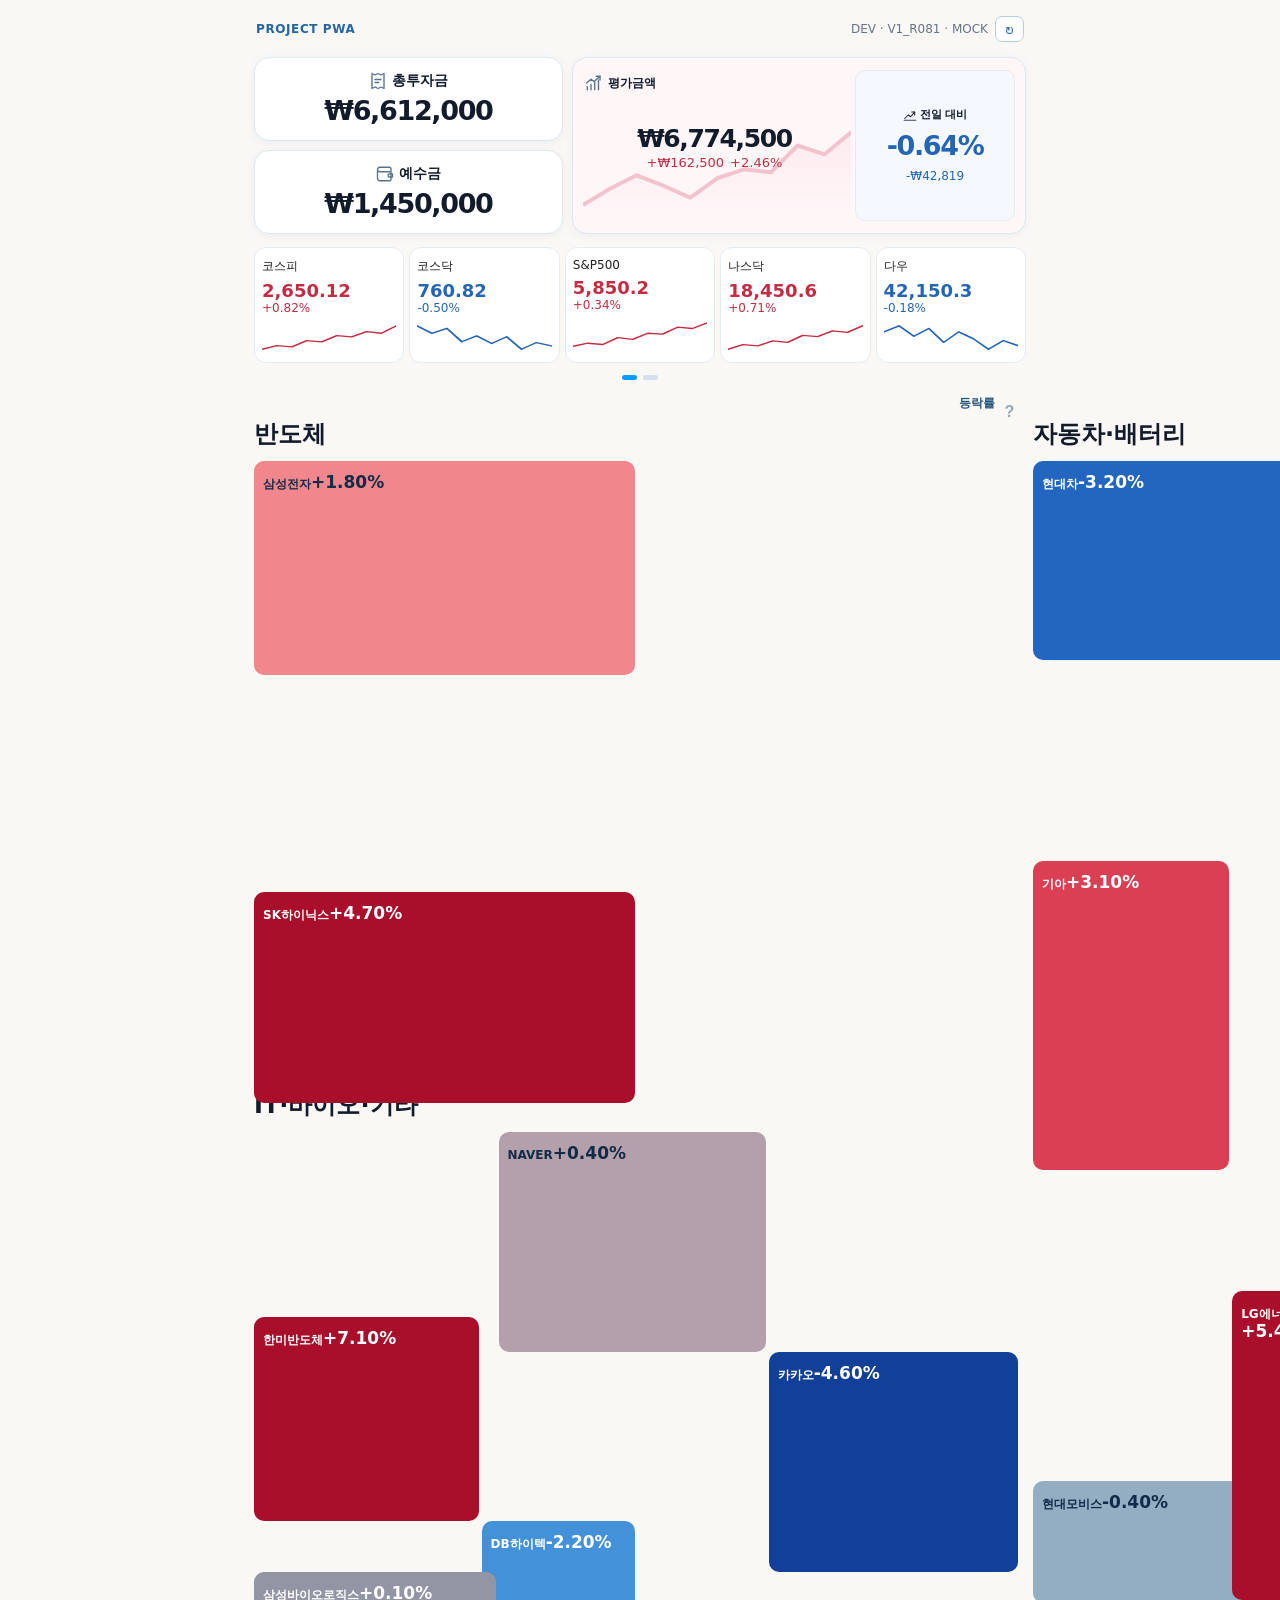
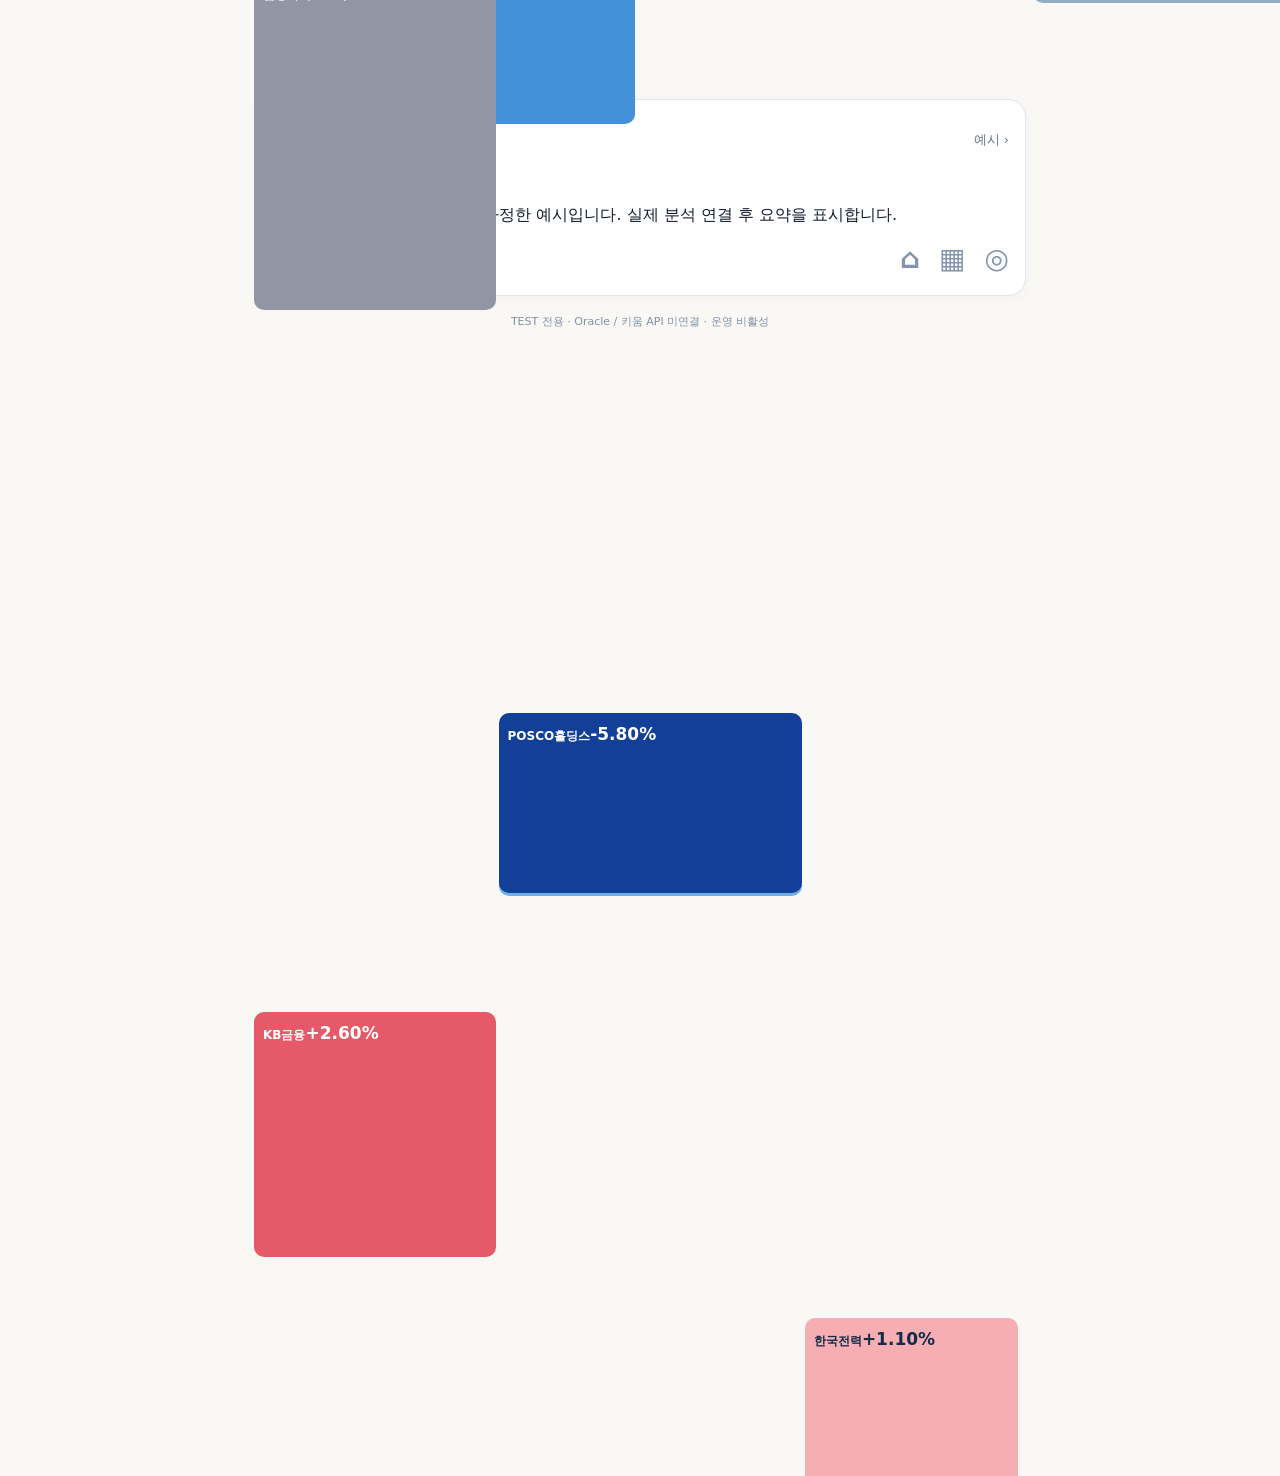
==== heatmap-dev/index.html @ 8fad081d "V1_R081: add market briefing and stock detail switchable panels" ====
<!doctype html><html lang="ko"><head><meta charset="utf-8"><meta name="viewport" content="width=device-width, initial-scale=1, viewport-fit=cover"><meta name="theme-color" content="#edf5ff"><meta name="description" content="PROJECT PWA 참고 이미지 기반 모의 히트맵"><link rel="icon" href="./icon.svg" type="image/svg+xml"><link rel="manifest" href="./manifest.webmanifest?v=8"><link rel="stylesheet" href="./style.css?v=81"><title>PROJECT PWA · 히트맵 TEST</title></head><body>
<div class="app">
<header class="topline"><strong>PROJECT PWA</strong><div class="dev-tools"><span>DEV · V1_R081 · MOCK</span><button id="dev-refresh" class="dev-refresh" type="button" aria-label="개발 화면 새로고침" title="새로고침">↻</button></div></header>
<main>
<section class="asset-grid" aria-label="자산 현황"><div class="asset-left"><article class="asset-card"><div class="asset-label"><svg class="asset-icon" viewBox="0 0 24 24" fill="none" stroke="currentColor" stroke-width="1.8" stroke-linecap="round" stroke-linejoin="round" aria-hidden="true"><path d="M4 2v20l4-2 4 2 4-2 4 2V2l-4 2-4-2-4 2-4-2"/><path d="M8 10h8M8 14h5"/></svg> 총투자금</div><strong id="invested">—</strong></article><article class="asset-card"><div class="asset-label"><svg class="asset-icon" viewBox="0 0 24 24" fill="none" stroke="currentColor" stroke-width="1.8" stroke-linecap="round" stroke-linejoin="round" aria-hidden="true"><path d="M20 8V5a2 2 0 0 0-2-2H5a3 3 0 0 0 0 6h15v10a2 2 0 0 1-2 2H5a3 3 0 0 1-3-3V6"/><path d="M18 12h4v4h-4a2 2 0 0 1 0-4z"/></svg> 예수금</div><strong id="cash">—</strong></article></div><article class="asset-card valuation"><div class="valuation-main"><div class="asset-label"><svg class="asset-icon" viewBox="0 0 24 24" fill="none" stroke="currentColor" stroke-width="1.8" stroke-linecap="round" stroke-linejoin="round" aria-hidden="true"><path d="M3 17v4M8 14v7M13 11v10M18 8v13"/><path d="m2 12 6-5 4 3 8-7"/><path d="M15 3h5v5"/></svg> 평가금액</div><strong id="valuation">—</strong><div class="profit-line"><span id="profit">—</span> <span id="return">—</span></div><svg class="valuation-chart" viewBox="0 0 180 64" aria-hidden="true"><defs><linearGradient id="pink" x1="0" y1="0" x2="0" y2="1"><stop stop-color="#ff466b" stop-opacity=".28"/><stop offset="1" stop-color="#ff466b" stop-opacity="0"/></linearGradient></defs><path d="M0 57 L18 46 L36 37 L54 44 L72 52 L90 39 L108 33 L126 35 L144 17 L162 23 L180 8 L180 64 L0 64 Z" fill="url(#pink)"/><polyline points="0,57 18,46 36,37 54,44 72,52 90,39 108,33 126,35 144,17 162,23 180,8" fill="none" stroke="#f32751" stroke-width="2.7" stroke-linejoin="round"/></svg></div><div class="day-card"><span class="day-label"><svg class="asset-icon" viewBox="0 0 24 24" fill="none" stroke="currentColor" stroke-width="1.8" stroke-linecap="round" stroke-linejoin="round" aria-hidden="true"><path d="M2 21h20" opacity=".8"/><path d="m3 18 6-6 4 3 7-8"/><path d="M15 7h5v5"/></svg> 전일 대비</span><strong id="dayrate">—</strong><small id="dayprofit">—</small></div></article></section>
<section class="market" aria-label="시장 지수"><div id="indices" class="index-row"></div><div id="index-pagination" class="pagination" role="group" aria-label="시장지수 가로 스크롤 위치"></div></section>
<section class="heatmap-section"><button id="legend-help" class="legend-help" type="button" aria-label="등락률 색상 범례 보기" aria-controls="legend-popup" aria-expanded="false">?</button><div id="legend-popup" class="legend-popup" role="dialog" aria-label="등락률 색상 안내" hidden><div class="legend-popup-head"><strong>등락률 색상 안내</strong><button id="legend-close" type="button" aria-label="색상 안내 닫기">×</button></div><div class="legend scale-legend" aria-label="9단계 등락률 색상표"><span class="scale-item" style="background:#123F98;color:#FFFFFF">≤-4.5%</span><span class="scale-item" style="background:#246CC5;color:#FFFFFF">-3%</span><span class="scale-item" style="background:#4B9ADD;color:#FFFFFF">-2%</span><span class="scale-item" style="background:#A4D3F2;color:#19344A">-1%</span><span class="scale-item" style="background:#8793A2;color:#FFFFFF">0%</span><span class="scale-item" style="background:#F6B4B7;color:#3B2226">+1%</span><span class="scale-item" style="background:#F17A83;color:#3B2226">+2%</span><span class="scale-item" style="background:#DF4356;color:#FFFFFF">+3%</span><span class="scale-item" style="background:#A90E2B;color:#FFFFFF">≥+4.5%</span></div><p>상승 빨강 · 하락 파랑 · 보합 회색<br>기준색 사이 연속 변화 · ±4.5%부터 최대 농도</p></div><button id="heatmap-mode" type="button" aria-label="등락률 표시 중. 누르면 수익률로 전환">등락률</button><div id="sector-grid" class="sector-grid"></div></section>
<section class="briefing" id="briefing-panel" aria-live="polite"><div id="briefing-default"><div class="briefing-title"><span class="briefing-icon">▤</span><h2>시장 브리핑</h2><span class="briefing-example">예시 ›</span></div><p class="time">◷ 분석 기준: 모의 데이터 · 실시간 아님</p><p>코스피와 코스닥 시장 흐름을 가정한 예시입니다. 실제 분석 연결 후 요약을 표시합니다.</p><div class="briefing-bottom"><span>자세히 보기 ›</span><nav aria-label="하단 메뉴"><span aria-label="홈">⌂</span><span aria-label="전체 메뉴">▦</span><span aria-label="설정">◎</span></nav></div></div><div id="stock-detail" class="stock-detail" hidden></div></section>
</main><footer>TEST 전용 · Oracle / 키움 API 미연결 · 운영 비활성</footer></div><script src="./app.js?v=81" defer></script><script>if("serviceWorker" in navigator){window.addEventListener("load",()=>navigator.serviceWorker.register("./sw.js",{updateViaCache:"none"}).catch(e=>console.warn("DEV SW:",e)));}document.addEventListener("visibilitychange",()=>{if(!document.hidden&&navigator.serviceWorker?.controller)navigator.serviceWorker.getRegistration("./").then(r=>r?.update()).catch(()=>{});});</script><script>document.getElementById("dev-refresh").addEventListener("click",async function(){this.disabled=true;this.textContent="…";try{const reg=await navigator.serviceWorker?.getRegistration("./");if(reg)await Promise.race([reg.update(),new Promise(resolve=>setTimeout(resolve,1600))]);}catch(e){console.warn("SW update skipped",e)}const url=new URL(window.location.href);url.searchParams.set("v","61");url.searchParams.set("refresh",String(Date.now()));window.location.replace(url.toString());});</script><script>(function(){const help=document.getElementById("legend-help"),popup=document.getElementById("legend-popup"),close=document.getElementById("legend-close");function setOpen(open){popup.hidden=!open;help.setAttribute("aria-expanded",String(open));if(open)close.focus();else help.focus();}help.addEventListener("click",()=>setOpen(popup.hidden));close.addEventListener("click",()=>setOpen(false));document.addEventListener("pointerdown",e=>{if(!popup.hidden&&!popup.contains(e.target)&&!help.contains(e.target)){popup.hidden=true;help.setAttribute("aria-expanded","false");}});document.addEventListener("keydown",e=>{if(e.key==="Escape"&&!popup.hidden)setOpen(false);});})();</script></body></html>
---- heatmap-dev/style.css ----
*{box-sizing:border-box}html{background:#edf5ff}body{margin:0;color:#121b2c;font-family:system-ui,-apple-system,'Noto Sans KR',sans-serif}.app{max-width:800px;margin:auto;padding:16px 14px 32px;background:linear-gradient(#f1f7ff,#eaf3fd)}.topline{display:flex;justify-content:space-between;align-items:center;margin:0 2px 15px;color:#64748b;font-size:12px}.topline strong{color:#2366a2;letter-spacing:.05em}.asset-grid{display:grid;grid-template-columns:40% minmax(0,1fr);gap:9px}.asset-left{display:grid;gap:9px}.asset-card{border-radius:15px;background:#fff;box-shadow:0 2px 8px #b5c7da30;border:1px solid #dce8f3;padding:14px 12px;min-width:0}.asset-label{display:flex;align-items:center;gap:7px;font-weight:700;font-size:14px;white-space:nowrap}.asset-card strong{display:block;font-size:clamp(17px,3.4vw,27px);letter-spacing:-.05em;margin-top:9px;white-space:nowrap}.symbol{display:inline-grid;place-items:center;background:#def2ff;color:#1689d8;border-radius:10px;width:32px;height:32px;font-size:21px}.valuation{display:flex;gap:6px;background:linear-gradient(115deg,#fff5f7,#fff6f8);padding:12px 10px}.valuation-main{flex:1;min-width:0}.valuation .asset-label{font-size:16px}.valuation strong{font-size:clamp(19px,4vw,29px)}.donut{display:inline-block;width:20px;height:20px;border-radius:50%;background:conic-gradient(#fb4b72 0 28%,#fbc34d 28% 52%,#34c4db 52% 76%,#5888f5 76%);position:relative}.donut:after{content:'';position:absolute;inset:5px;background:#fff;border-radius:50%}.profit-line{display:flex;flex-wrap:wrap;gap:4px;font-size:13px}.positive{color:#ee294e}.negative{color:#187ac8}.valuation-chart{width:100%;height:52px;margin-top:7px}.day-card{width:37%;min-width:84px;background:#ffe9ee;border-radius:13px;padding:16px 6px;display:flex;flex-direction:column;align-items:center;justify-content:center;gap:8px;text-align:center}.day-card span{font-size:11px;white-space:nowrap}.day-card strong{color:#ef224a;font-size:clamp(18px,3vw,27px);margin:0}.day-card small{color:#e22b50;font-size:12px}.market{margin:13px 0 18px}.index-row{display:grid;grid-template-columns:repeat(5,minmax(0,1fr));gap:7px}.index-card{position:relative;overflow:hidden;background:#fff;border:1px solid #e4ebf3;border-radius:12px;min-width:0;min-height:106px;padding:10px 7px}.index-name,.index-value,.index-change{display:block;white-space:nowrap}.index-name{font-size:12px;color:#222}.index-value{font-size:clamp(12px,2.2vw,18px);font-weight:750;margin-top:5px}.index-change{font-size:12px}.index-card.blue .index-value,.index-card.blue .index-change{color:#158bd5}.index-card.red .index-value,.index-card.red .index-change{color:#f02b54}.index-spark{height:30px;margin-top:7px}.spark{width:100%;height:100%;display:block}.spark.rising{color:#ed4167}.spark.falling{color:#159be4}.spark.neutral{color:#8fa4b5}.pagination{display:flex;justify-content:center;gap:7px;margin-top:12px}.pagination>*{width:18px;height:7px;border-radius:20px;background:#d4deec}.pagination b{background:#0b9cff}.sector-grid{display:grid;grid-template-columns:1.08fr .92fr;grid-template-areas:'semi energy' 'semi other';gap:10px}.sector:nth-child(1){grid-area:semi}.sector:nth-child(2){grid-area:energy}.sector:nth-child(3){grid-area:other}.sector-heading{font-size:15px;margin:0 0 7px;font-weight:700}.sector-tiles{display:flex;flex-wrap:wrap;gap:5px;min-height:150px}.heat-tile{position:relative;isolation:isolate;overflow:hidden;min-width:72px;min-height:100px;flex:var(--weight) 1 72px;border-radius:10px;padding:12px 9px;display:flex;flex-direction:column;justify-content:flex-start;gap:5px}.tile-up{background:linear-gradient(140deg,#fb5d6b,#ff8e9a);color:white}.tile-down{background:linear-gradient(140deg,#3fa7f6,#9bd9ff);color:#07395f}.tile-flat{background:linear-gradient(140deg,#c7d4e2,#edf2f7);color:#25364a}.tile-demo{background:linear-gradient(135deg,#e8eef6,#f4f7fa);color:#566879}.tile-icon{font-size:24px;line-height:1}.tile-name{font-size:clamp(12px,2.3vw,17px);font-weight:650;overflow-wrap:anywhere}.tile-change{font-size:clamp(18px,3.4vw,28px);white-space:nowrap}.tile-weight{font-size:11px}.tile-spark{position:absolute;left:0;right:0;bottom:0;height:45px;opacity:.65;z-index:-1}.heat-tile .spark{color:currentColor}.note{font-size:11px;color:#5c7088;line-height:1.5}.legend{display:flex;flex-wrap:wrap;gap:14px;font-size:11px;color:#566a7f}.briefing{margin-top:18px;background:white;border:1px solid #dce7f1;border-radius:18px;padding:20px 16px;box-shadow:0 2px 8px #b5c7da20}.briefing-title{display:flex;align-items:center;gap:10px}.briefing-title h2{font-size:22px;margin:0;flex:1}.briefing-icon{background:#dff3ff;color:#1689d8;border-radius:9px;padding:7px;font-size:23px}.briefing-example{color:#64748b;font-size:13px}.time{color:#8291a3;font-size:12px}.briefing>p:not(.time){font-size:14px;line-height:1.65;margin:18px 0 24px}.briefing-bottom{display:flex;align-items:center;justify-content:space-between;color:#078fdb;font-weight:650}.briefing-bottom nav{display:flex;gap:19px;color:#8395ae;font-size:28px}footer{text-align:center;font-size:11px;color:#8091a6;padding-top:18px}@media(max-width:480px){.app{padding:12px 9px 24px}.asset-grid{grid-template-columns:39% 1fr;gap:6px}.asset-card{padding:10px 7px}.asset-card strong{font-size:clamp(15px,4vw,20px)}.asset-label{font-size:12px}.symbol{width:26px;height:26px;font-size:17px}.valuation{padding:9px 6px;gap:3px}.valuation .asset-label{font-size:13px}.valuation strong{font-size:clamp(16px,4.5vw,22px)}.day-card{min-width:65px;width:35%;padding:9px 3px}.day-card strong{font-size:17px}.day-card small{font-size:10px}.day-card span{font-size:10px}.profit-line{font-size:11px}.index-row{gap:4px}.index-card{padding:8px 4px;min-height:94px}.index-name,.index-change{font-size:10px}.index-value{font-size:11px}.sector-grid{gap:6px}.sector-tiles{min-height:155px}.heat-tile{min-height:95px;padding:9px 6px}.tile-name{font-size:12px}.tile-change{font-size:17px}.tile-weight{font-size:9px}}@media(max-width:350px){.index-row{display:flex;overflow-x:auto}.index-card{min-width:76px}.sector-grid{grid-template-columns:1fr;grid-template-areas:'semi' 'energy' 'other'}.sector-tiles{min-height:120px}}
.index-card.neutral .index-value,.index-card.neutral .index-change{color:#69798c}

/* V1_R003 integrated mobile/heatmap fallback */
@media(max-width:480px){.market{overflow:hidden}.index-row{display:flex;overflow-x:auto;scroll-snap-type:x mandatory;padding-bottom:5px}.index-card{flex:0 0 86px;scroll-snap-align:start}.sector-grid{grid-template-columns:1fr;grid-template-areas:"semi" "energy" "other"}.sector-tiles{min-height:0}.heat-tile{min-height:72px}.asset-card strong{overflow-wrap:anywhere;white-space:normal}.valuation-main{overflow:hidden}}
@media(max-width:380px){.asset-grid{grid-template-columns:1fr}.asset-left{grid-template-columns:1fr 1fr}.valuation{min-height:145px}}
@media(prefers-reduced-motion:reduce){*,*:before,*:after{scroll-behavior:auto!important;animation:none!important;transition:none!important}}

/* V1_R004: 보유 종목 동일 높이 및 평가금액 비례 면적. 넘치면 수평 스크롤 */
.sector-tiles{display:flex;flex-wrap:nowrap;overflow-x:auto;overflow-y:hidden;align-items:stretch;min-height:100px;scrollbar-width:thin}
.heat-tile{flex:0 0 auto!important;height:100px;min-height:100px;min-width:72px}
@media(max-width:480px){.sector-tiles{min-height:100px}.heat-tile{height:100px;min-height:100px}}

/* V1_R006: Galaxy 실기기 화면 겹침 및 지수 스크롤바 개선 */
.heat-tile{isolation:isolate;justify-content:flex-start;gap:3px;padding-bottom:12px}
.heat-tile .tile-icon,.heat-tile .tile-name,.heat-tile .tile-change,.heat-tile .tile-weight{position:relative;z-index:2}
.heat-tile .tile-icon{font-size:17px;line-height:1}
.heat-tile .tile-name{font-size:12px;line-height:1.15;max-height:2.3em;overflow:hidden}
.heat-tile .tile-change{font-size:17px;line-height:1.1}
.heat-tile .tile-weight{font-size:10px;line-height:1.2;background:rgba(255,255,255,.19);border-radius:3px;padding:1px 2px;align-self:flex-start}
.heat-tile .tile-spark{z-index:0;bottom:0;height:28px;opacity:.35;pointer-events:none}
.index-row{scrollbar-width:none;-ms-overflow-style:none}
.index-row::-webkit-scrollbar{display:none}
.market{scrollbar-width:none}
@media(max-width:480px){.heat-tile{height:112px;min-height:112px}.sector-tiles{min-height:112px}.heat-tile .tile-name{font-size:12px}.heat-tile .tile-change{font-size:17px}}

/* DEV single-screen Galaxy portrait preview; source V1_R007 */
@media(max-width:600px) and (orientation:portrait){html,body{height:100%;overflow:hidden;overscroll-behavior:none}.app{height:100dvh;max-height:100dvh;min-height:0;overflow:hidden;padding:env(safe-area-inset-top,0px) 9px env(safe-area-inset-bottom,0px);display:grid;grid-template-rows:24px minmax(0,1fr) 16px;gap:4px}.topline{margin:0 2px;min-height:0;font-size:11px}main{min-height:0;overflow:hidden;display:grid;grid-template-rows:minmax(100px,1.15fr) minmax(77px,.85fr) minmax(0,3fr) minmax(62px,.72fr);gap:7px}.asset-grid{min-height:0;gap:6px}.asset-left{min-height:0;gap:6px}.asset-card{min-height:0;padding:7px 8px;border-radius:12px}.asset-label{font-size:11px;gap:5px}.symbol{width:22px;height:22px;font-size:14px}.asset-card strong{margin-top:5px;font-size:clamp(14px,4vw,19px)}.valuation{padding:7px;gap:4px}.valuation .asset-label{font-size:12px}.valuation strong{font-size:clamp(15px,4.5vw,21px)}.valuation-chart{height:30px;margin-top:2px}.profit-line{font-size:10px}.day-card{min-width:60px;width:33%;padding:4px 2px;gap:3px}.day-card span{font-size:9px}.day-card strong{font-size:15px}.day-card small{font-size:9px}.market{margin:0;min-height:0;overflow:hidden;display:grid;grid-template-rows:minmax(0,1fr) 7px;gap:4px}.index-row{min-height:0;padding:0;gap:5px}.index-card{min-height:0;height:100%;flex:0 0 83px;padding:5px;border-radius:9px}.index-name,.index-change{font-size:10px}.index-value{font-size:11px;margin-top:2px}.index-spark{height:20px;margin-top:3px}.pagination{margin:0;gap:6px;align-items:center}.pagination>*{width:15px;height:5px}.heatmap-section{min-height:0;overflow:hidden;display:grid;grid-template-rows:minmax(0,1fr) auto auto;gap:3px}.sector-grid{min-height:0;overflow:hidden;display:grid;grid-template-columns:minmax(0,1fr);grid-template-areas:'semi' 'energy' 'other';grid-template-rows:1fr .84fr 1fr;gap:4px}.sector{min-height:0;overflow:hidden;display:grid;grid-template-rows:17px minmax(0,1fr)}.sector-heading{font-size:12px;margin:0;line-height:17px}.sector-tiles{min-height:0!important;height:100%;overflow-x:auto;overflow-y:hidden;gap:5px;scrollbar-width:none}.sector-tiles::-webkit-scrollbar{display:none}.heat-tile{height:100%!important;min-height:0!important;padding:5px 7px;gap:1px;border-radius:9px}.tile-icon{font-size:12px!important}.tile-name{font-size:11px!important;line-height:1.1;max-height:2.2em}.tile-change{font-size:14px!important;line-height:1.05}.tile-weight{font-size:9px!important;line-height:1.05;padding:0 2px}.tile-spark{height:18px!important;opacity:.3!important}.note{font-size:9px;line-height:1.15;margin:0;white-space:nowrap;overflow:hidden;text-overflow:ellipsis}.legend{font-size:9px;gap:9px;white-space:nowrap}.briefing{min-height:0;overflow:hidden;margin:0;padding:7px 10px;border-radius:12px;display:grid;grid-template-rows:auto 1fr;gap:2px}.briefing-title{gap:6px}.briefing-title h2{font-size:15px}.briefing-icon{font-size:15px;padding:3px}.briefing-example{font-size:10px}.briefing .time,.briefing>p:not(.time){display:none}.briefing-bottom{min-height:0;font-size:11px}.briefing-bottom nav{font-size:21px;gap:14px}footer{padding:0;font-size:9px;line-height:16px;white-space:nowrap;overflow:hidden}}
@media(max-width:600px) and (orientation:portrait) and (max-height:650px){.app{grid-template-rows:18px minmax(0,1fr) 13px;gap:2px}main{grid-template-rows:minmax(86px,1.15fr) minmax(64px,.8fr) minmax(0,3fr) minmax(49px,.65fr);gap:4px}.sector-grid{gap:2px}.sector{grid-template-rows:14px minmax(0,1fr)}.sector-heading{font-size:11px;line-height:14px}.briefing{padding:4px 8px}.briefing-title h2{font-size:13px}.briefing-bottom nav{font-size:17px}footer{line-height:13px}}

/* DEV color scale + separate non-owned examples, one-screen mobile */
.heat-tile{color:#fff}.heat-tile .tile-name{overflow-wrap:normal;word-break:keep-all;white-space:normal;line-height:1.15}.heat-tile .tile-weight{background:rgba(255,255,255,.24);border-radius:3px}.unowned-examples{display:flex;align-items:center;gap:6px;min-width:0;overflow:hidden;white-space:nowrap;color:#42556b;font-size:11px}.example-label{font-size:10px;flex-shrink:0}.example-name{padding:2px 6px;background:#dce6f2;border-radius:6px;white-space:nowrap;font-size:10px}
@media(max-width:600px) and (orientation:portrait){.heatmap-section{grid-template-rows:minmax(0,1fr) 24px 12px 12px;gap:2px}.sector-grid{grid-template-areas:'semi' 'other';grid-template-rows:1fr 1fr;gap:5px}.sector:nth-child(2){grid-area:other}.sector{grid-template-rows:17px minmax(0,1fr)}.unowned-examples{height:24px;gap:5px}.example-label{font-size:10px}.example-name{font-size:10px}.heat-tile .tile-name{font-size:12px!important;max-height:2.3em;overflow:hidden}.heat-tile .tile-weight{background:rgba(255,255,255,.25)}.note{font-size:9px}.legend{font-size:9px;gap:8px;overflow:hidden;white-space:nowrap;flex-wrap:nowrap}}
@media(max-width:600px) and (orientation:portrait) and (max-height:650px){.heatmap-section{grid-template-rows:minmax(0,1fr) 20px 10px 10px}.unowned-examples{height:20px}.sector{grid-template-rows:14px minmax(0,1fr)}}

/* V1_R010: visible in-app refresh without changing the one-screen layout */
.dev-tools{display:flex;align-items:center;gap:7px;min-width:0;white-space:nowrap}.dev-refresh{appearance:none;border:1px solid #b5cfe2;border-radius:7px;background:#fff;color:#2366a2;font-size:18px;line-height:1;width:29px;height:26px;display:grid;place-items:center;padding:0;cursor:pointer;flex-shrink:0}.dev-refresh:disabled{opacity:.65}@media(max-width:600px) and (orientation:portrait){.dev-tools{gap:5px}.dev-refresh{height:22px;width:25px;font-size:17px}.topline{white-space:nowrap}}

/* V1_R011: 7-color legend exactly matches tilePalette() and approved reference */
.scale-legend{display:grid!important;grid-template-columns:repeat(7,minmax(0,1fr));gap:3px!important;min-width:0;overflow:visible!important;height:13px;align-items:stretch}.scale-item{min-width:0;display:flex;justify-content:center;align-items:center;border-radius:3px;font-size:9px;font-weight:700;line-height:1;white-space:nowrap;padding:0 1px}@media(max-width:600px) and (orientation:portrait){.scale-legend{height:12px}.scale-item{font-size:9px}}@media(max-width:600px) and (orientation:portrait) and (max-height:650px){.scale-legend{height:10px}.scale-item{font-size:8px}}

/* V1_R014: help-triggered 9-anchor color guide, hidden by default */
.heatmap-section{position:relative;grid-template-rows:minmax(0,1fr) auto auto!important;overflow:visible!important}.legend-help{position:absolute;right:3px;top:0;z-index:4;display:grid;place-items:center;width:27px;height:27px;border-radius:50%;border:1px solid #9eb6cc;background:#f7fbff;color:#245377;font-size:16px;font-weight:700;line-height:1;cursor:pointer;box-shadow:0 1px 3px #1232}.legend-popup{position:absolute;z-index:8;top:30px;right:0;width:min(100%,420px);box-sizing:border-box;background:#fff;border:1px solid #b8cce0;border-radius:12px;padding:12px;box-shadow:0 8px 24px #152f4a38;color:#243b54}.legend-popup[hidden]{display:none!important}.legend-popup-head{display:flex;justify-content:space-between;align-items:center;margin-bottom:10px;font-size:13px}.legend-popup-head button{border:0;background:transparent;font-size:23px;color:#314d66;cursor:pointer;padding:0 4px}.legend-popup .scale-legend{display:grid!important;grid-template-columns:repeat(5,minmax(0,1fr));height:auto!important;gap:5px!important;overflow:visible!important}.legend-popup .scale-item{min-height:25px;font-size:10px}.legend-popup p{margin:10px 0 0;font-size:11px;line-height:1.6;color:#475c70}@media(max-width:600px) and (orientation:portrait){.heatmap-section{grid-template-rows:minmax(0,1fr) 24px 12px!important}.legend-help{width:25px;height:25px;font-size:15px}.legend-popup{top:29px;max-width:100%;padding:10px}.legend-popup .scale-legend{grid-template-columns:repeat(5,minmax(0,1fr))}}@media(max-width:600px) and (orientation:portrait) and (max-height:650px){.heatmap-section{grid-template-rows:minmax(0,1fr) 20px 10px!important}}

/* V1_R015: Galaxy portrait compact assets/indices; dedicate saved height to heatmap */
@media(max-width:600px) and (orientation:portrait){
 main{grid-template-rows:minmax(88px,.83fr) minmax(66px,.61fr) minmax(0,3.72fr) minmax(62px,.72fr);gap:6px}
 .asset-grid,.asset-left{gap:5px}
 .asset-card{padding:5px 7px;border-radius:11px}
 .asset-card strong{margin-top:3px;font-size:clamp(14px,4vw,19px)}
 .asset-label{font-size:11px;gap:4px}
 .symbol{width:20px;height:20px;font-size:13px}
 .valuation{padding:5px 7px;gap:4px}
 .valuation .asset-label{font-size:12px}
 .valuation strong{font-size:clamp(15px,4.5vw,21px)}
 .valuation-chart{height:22px;margin-top:1px}
 .profit-line{font-size:10px;gap:3px}
 .day-card{padding:3px 2px;gap:2px;border-radius:10px}
 .day-card span{font-size:9px}.day-card strong{font-size:15px}.day-card small{font-size:9px}
 .market{grid-template-rows:minmax(0,1fr) 6px;gap:3px}
 .index-card{padding:4px 5px;border-radius:9px}
 .index-name,.index-change{font-size:10px}.index-value{font-size:11px;margin-top:1px}
 .index-spark{height:16px;margin-top:2px}
 .pagination>*{height:5px}
}
@media(max-width:600px) and (orientation:portrait) and (max-height:650px){main{grid-template-rows:minmax(80px,.83fr) minmax(58px,.61fr) minmax(0,3.72fr) minmax(49px,.72fr);gap:4px}.valuation-chart{height:16px}.index-spark{height:12px}}

/* V1_R016: slightly taller asset cards, unobtrusive help and single-row 9-color guide */
@media(max-width:600px) and (orientation:portrait){
 main{grid-template-rows:minmax(97px,.93fr) minmax(66px,.61fr) minmax(0,3.62fr) minmax(62px,.72fr)}
 .asset-card{padding:7px 7px}.valuation{padding:7px}
 .asset-card strong{margin-top:5px}.valuation-chart{height:25px;margin-top:2px}
 .legend-help{top:2px;right:8px;width:27px;height:27px;border-color:rgba(88,122,153,.24);background:rgba(255,255,255,.45);color:rgba(36,83,119,.48);box-shadow:0 1px 3px rgba(18,35,50,.08)}
 .legend-help:focus-visible,.legend-help:hover,.legend-help[aria-expanded="true"]{color:rgba(36,83,119,.88);background:rgba(255,255,255,.85)}
 .legend-popup{top:34px;right:0;width:100%;max-width:100%;padding:9px 7px}
 .legend-popup .scale-legend{display:grid!important;grid-template-columns:repeat(9,minmax(0,1fr))!important;gap:2px!important;overflow:visible!important}
 .legend-popup .scale-item{min-width:0;min-height:27px;padding:0;font-size:clamp(7px,1.9vw,9px);letter-spacing:-.05em}
}
@media(max-width:600px) and (orientation:portrait) and (max-height:650px){main{grid-template-rows:minmax(87px,.93fr) minmax(58px,.61fr) minmax(0,3.62fr) minmax(49px,.72fr)}}

/* V1_R017: place legend help entirely inside sector-heading row, not over stock tiles */
@media(max-width:600px) and (orientation:portrait){.legend-help{top:0;right:12px;width:21px;height:21px;font-size:13px;line-height:1;z-index:4}.legend-popup{top:25px}}

/* V1_R018: borderless question mark, preserving its touch target and popup */
.legend-help{border:0!important;border-radius:0!important;background:transparent!important;box-shadow:none!important;color:rgba(36,83,119,.48)}
.legend-help:hover,.legend-help:focus-visible,.legend-help[aria-expanded="true"]{background:transparent!important;box-shadow:none!important;color:rgba(36,83,119,.85)}

/* V1_R019: move unobtrusive legend help 5px upward without changing tile sizes */
@media(max-width:600px) and (orientation:portrait){.legend-help{top:-5px}.legend-popup{top:25px}}

/* V1_R020: 16 mock holdings, three visible sector rows; horizontal overflow for extra tiles */
@media(max-width:600px) and (orientation:portrait){
 .sector-grid{grid-template-rows:1fr 1fr 1.12fr!important;gap:5px}
 .sector-tiles{display:flex!important;flex-wrap:nowrap!important;overflow-x:auto!important;overflow-y:hidden!important;align-items:stretch;gap:5px}
 .heat-tile{box-sizing:border-box;flex:0 0 auto!important;width:clamp(74px,calc(var(--weight) * 6px + 70px),190px)!important;min-width:74px!important;max-width:190px!important}
 .tile-name{font-size:10px!important;overflow-wrap:anywhere}
 .tile-change{font-size:13px!important}
}

/* V1_R021: repair three-sector grid overlap and viewport resizing after refresh */
@media(max-width:600px) and (orientation:portrait){
 .sector-grid{grid-template-columns:minmax(0,1fr)!important;grid-template-areas:"semi" "energy" "other"!important;grid-template-rows:repeat(3,minmax(0,1fr))!important;min-height:0;overflow:hidden;gap:5px}
 .sector:nth-child(1){grid-area:semi!important}.sector:nth-child(2){grid-area:energy!important}.sector:nth-child(3){grid-area:other!important}
 .sector{min-height:0;min-width:0;overflow:hidden;grid-template-rows:17px minmax(0,1fr)}
 .sector-heading{min-width:0;white-space:nowrap;overflow:hidden;text-overflow:ellipsis}
 .sector-tiles{min-width:0;min-height:0!important;max-width:100%;overflow-x:auto!important;overflow-y:hidden!important;flex-wrap:nowrap!important}
 .heat-tile{flex:0 0 auto!important;max-height:100%;min-height:0!important}
 .app{height:100dvh;max-height:none;min-height:0;overflow-y:auto;overflow-x:hidden;overscroll-behavior-y:contain}
 main{min-height:0;overflow:visible;grid-template-rows:minmax(97px,.93fr) minmax(66px,.61fr) minmax(0,3.62fr) minmax(62px,.72fr)}
 .heatmap-section{min-height:0;grid-template-rows:minmax(0,1fr) 24px 12px!important;overflow:visible!important}
 .briefing{min-height:62px}
}
@media(max-width:600px) and (orientation:portrait) and (max-height:650px){main{grid-template-rows:minmax(87px,.93fr) minmax(58px,.61fr) minmax(0,3.62fr) minmax(49px,.72fr)}.sector{grid-template-rows:14px minmax(0,1fr)}.briefing{min-height:49px}}

/* V1_R022: fixed small viewport after refresh, all 16 holdings visible as proportional treemap */
@media(max-width:600px) and (orientation:portrait){
 html,body{height:100%;overflow:hidden!important}
 .app{height:100svh!important;max-height:100svh!important;min-height:0!important;overflow:hidden!important;display:grid!important;grid-template-rows:24px minmax(0,1fr) 16px!important;gap:4px!important}
 main{min-height:0!important;overflow:hidden!important;display:grid!important;grid-template-rows:minmax(97px,.93fr) minmax(66px,.61fr) minmax(0,3.62fr) minmax(62px,.72fr)!important;gap:6px!important}
 .heatmap-section{min-height:0!important;overflow:visible!important;display:grid!important;grid-template-rows:minmax(0,1fr) 24px 12px!important;gap:2px!important}
 .sector-grid{min-height:0!important;overflow:hidden!important;grid-template-columns:minmax(0,1fr)!important;grid-template-areas:"semi" "energy" "other"!important;grid-template-rows:1fr 1fr 1.8fr!important;gap:5px!important}
 .sector{min-height:0!important;min-width:0!important;overflow:hidden!important;display:grid!important;grid-template-rows:17px minmax(0,1fr)!important}
 .sector-tiles.treemap-tiles{display:flex!important;flex-direction:column!important;flex-wrap:nowrap!important;min-height:0!important;height:100%!important;width:100%!important;max-width:100%!important;overflow:hidden!important;gap:4px!important}
 .treemap-row{display:flex;flex-direction:row;min-width:0;min-height:0;flex-basis:0;gap:4px;overflow:hidden}
 .treemap-row>.heat-tile{width:auto!important;min-width:0!important;max-width:none!important;height:100%!important;min-height:0!important;flex-shrink:1!important;box-sizing:border-box;padding:4px!important;overflow:hidden}
 .treemap-row>.heat-tile .tile-icon{font-size:10px!important}.treemap-row>.heat-tile .tile-name{font-size:clamp(8px,2.5vw,12px)!important;overflow-wrap:anywhere;word-break:break-word;line-height:1.05}.treemap-row>.heat-tile .tile-change{font-size:clamp(10px,3vw,15px)!important;white-space:normal}.treemap-row>.heat-tile .tile-weight{font-size:8px!important;line-height:1.1}
 .briefing{min-height:0!important;overflow:hidden!important}
}
@media(max-width:600px) and (orientation:portrait) and (max-height:650px){main{grid-template-rows:minmax(87px,.93fr) minmax(58px,.61fr) minmax(0,3.62fr) minmax(49px,.72fr)!important}.sector{grid-template-rows:14px minmax(0,1fr)!important}}

/* R022 correction: override legacy !important flex shorthand, retain valuation ratios */
@media(max-width:600px) and (orientation:portrait){.treemap-row>.heat-tile{flex:var(--weight) 1 0px!important}}

/* V1_R023: squarified 2D treemap, no horizontal rows, stable installed-PWA viewport */
@media(max-width:600px) and (orientation:portrait){
 html,body{height:100%;overflow:hidden!important}
 .app{height:100svh!important;max-height:100svh!important;overflow:hidden!important}
 .sector-grid{grid-template-rows:1fr 1fr 1.8fr!important}
 .sector-tiles.squarified-tiles{display:block!important;position:relative!important;overflow:hidden!important;width:100%!important;height:100%!important;max-width:100%!important;min-height:0!important}
 .squarified-tiles>.heat-tile{position:absolute!important;display:flex!important;flex:none!important;min-width:0!important;max-width:none!important;min-height:0!important;max-height:none!important;margin:0!important;padding:4px!important;box-sizing:border-box!important;overflow:hidden!important}
 .squarified-tiles>.heat-tile.tile-tiny .tile-icon,.squarified-tiles>.heat-tile.tile-tiny .tile-spark,.squarified-tiles>.heat-tile.tile-tiny .tile-weight{display:none!important}
 .squarified-tiles>.heat-tile.tile-tiny .tile-name{font-size:9px!important;line-height:1.1!important;max-height:3.3em}
 .squarified-tiles>.heat-tile.tile-tiny .tile-change{font-size:10px!important}
 .squarified-tiles>.heat-tile.tile-micro .tile-change,.squarified-tiles>.heat-tile.tile-micro .tile-icon{display:none!important}
 .squarified-tiles>.heat-tile.tile-micro .tile-name{font-size:8px!important}
}

/* V1_R025: treemap geometry must override old fixed/clamped tile widths */
@media(max-width:600px) and (orientation:portrait){
 .sector-tiles.squarified-tiles>.heat-tile{width:auto!important;max-width:none!important;min-width:0!important;height:auto!important;max-height:none!important;min-height:0!important;flex:none!important}
}

/* V1_R026: single valuation-proportional squarified treemap, no sector rows */
@media(max-width:600px) and (orientation:portrait){
 #sector-grid.sector-grid{display:block!important;position:relative!important;grid-template-columns:none!important;grid-template-rows:none!important;grid-template-areas:none!important;overflow:hidden!important;min-width:0!important;min-height:0!important;width:100%!important;height:100%!important}
 #sector-grid>.heat-tile{position:absolute!important;display:flex!important;flex:none!important;min-width:0!important;max-width:none!important;min-height:0!important;max-height:none!important;box-sizing:border-box!important;margin:0!important;padding:5px!important;overflow:hidden!important}
 #sector-grid>.heat-tile.tile-tiny .tile-icon,#sector-grid>.heat-tile.tile-tiny .tile-spark,#sector-grid>.heat-tile.tile-tiny .tile-weight{display:none!important}
 #sector-grid>.heat-tile.tile-tiny .tile-name{font-size:10px!important;line-height:1.12!important;overflow-wrap:anywhere}
 #sector-grid>.heat-tile.tile-tiny .tile-change{font-size:11px!important}
 #sector-grid>.heat-tile.tile-micro .tile-change,#sector-grid>.heat-tile.tile-micro .tile-icon{display:none!important}
 #sector-grid>.heat-tile.tile-micro .tile-name{font-size:8px!important}
}

/* V1_R028: theme-sized squarified groups with independent proportional inner treemaps */
@media(max-width:600px) and (orientation:portrait){
 #sector-grid>.theme-group{position:absolute!important;display:flex!important;flex-direction:column!important;box-sizing:border-box!important;min-width:0!important;min-height:0!important;max-width:none!important;max-height:none!important;overflow:hidden!important;border:1px solid rgba(38,83,119,.42);border-radius:5px;background:rgba(38,83,119,.07);padding:0!important}
 #sector-grid .theme-heading{display:flex!important;align-items:center!important;box-sizing:border-box!important;flex:none!important;min-height:0!important;margin:0!important;padding:0 5px!important;font-size:clamp(9px,2.5vw,12px)!important;line-height:1!important;font-weight:700!important;white-space:nowrap!important;overflow:hidden!important;text-overflow:ellipsis!important;color:#294968!important}
 #sector-grid .theme-tiles{position:relative!important;display:block!important;flex:1 1 auto!important;min-width:0!important;min-height:0!important;overflow:hidden!important}
 #sector-grid .theme-tiles>.heat-tile{position:absolute!important;display:flex!important;flex:none!important;box-sizing:border-box!important;min-width:0!important;max-width:none!important;min-height:0!important;max-height:none!important;overflow:hidden!important;margin:0!important;padding:4px!important}
 #sector-grid .theme-tiles>.tile-tiny .tile-icon,#sector-grid .theme-tiles>.tile-tiny .tile-spark,#sector-grid .theme-tiles>.tile-tiny .tile-weight{display:none!important}
 #sector-grid .theme-tiles>.tile-tiny .tile-name{font-size:10px!important;line-height:1.12!important;overflow-wrap:anywhere}
 #sector-grid .theme-tiles>.tile-tiny .tile-change{font-size:11px!important}
 #sector-grid .theme-tiles>.tile-micro .tile-change,#sector-grid .theme-tiles>.tile-micro .tile-icon{display:none!important}
 #sector-grid .theme-tiles>.tile-micro .tile-name{font-size:8px!important}
}

/* V1_R029: remove theme container outlines, preserve headings and tile gaps */
@media(max-width:600px) and (orientation:portrait){#sector-grid>.theme-group{border:0!important;outline:0!important;box-shadow:none!important;background:transparent!important}}

/* V1_R030: center stock name and percent, remove displayed weight; preserve area sizing and sparkline */
@media(max-width:600px) and (orientation:portrait){
 #sector-grid .theme-tiles>.heat-tile{flex-direction:column!important;justify-content:center!important;align-items:center!important;gap:0!important;text-align:center!important;padding:3px 2px!important}
 #sector-grid .theme-tiles>.heat-tile .tile-caption{position:relative!important;z-index:3!important;display:flex!important;flex-direction:column!important;align-items:center!important;justify-content:center!important;gap:2px!important;width:100%!important;min-width:0!important;max-height:100%!important;overflow:hidden!important}
 #sector-grid .theme-tiles>.heat-tile .tile-name{display:block!important;position:static!important;flex:none!important;max-width:100%!important;max-height:2.4em!important;overflow:hidden!important;font-size:clamp(9px,2.7vw,13px)!important;font-weight:650!important;line-height:1.13!important;overflow-wrap:anywhere!important;text-align:center!important}
 #sector-grid .theme-tiles>.heat-tile .tile-change{display:block!important;position:static!important;flex:none!important;max-width:100%!important;overflow:hidden!important;font-size:clamp(11px,3.7vw,19px)!important;line-height:1.08!important;white-space:nowrap!important;text-align:center!important}
 #sector-grid .theme-tiles>.heat-tile.tile-tiny .tile-name{font-size:10px!important}
 #sector-grid .theme-tiles>.heat-tile.tile-tiny .tile-change{font-size:12px!important}
 #sector-grid .theme-tiles>.heat-tile.tile-micro .tile-name{font-size:8px!important;max-height:2.3em!important}
 #sector-grid .theme-tiles>.heat-tile.tile-micro .tile-change{display:block!important;font-size:9px!important}
 #sector-grid .theme-tiles>.heat-tile .tile-weight,#sector-grid .theme-tiles>.heat-tile .tile-icon{display:none!important}
 #sector-grid .theme-tiles>.heat-tile .tile-spark{z-index:0!important;opacity:.22!important;pointer-events:none!important}
}

/* V1_R031: center labels and amounts only in the invested/cash cards; retain card geometry */
.asset-left>.asset-card{display:flex!important;flex-direction:column!important;justify-content:center!important;align-items:center!important;text-align:center!important}
.asset-left>.asset-card>.asset-label{display:flex!important;align-items:center!important;justify-content:center!important;width:100%!important;text-align:center!important}
.asset-left>.asset-card>strong{display:block!important;width:100%!important;margin-top:5px!important;text-align:center!important;white-space:nowrap!important;font-variant-numeric:tabular-nums!important}


/* V1_R032: existing stock sparkline only — stronger contrast and move directly below caption */
@media(max-width:600px) and (orientation:portrait){
 #sector-grid .theme-tiles>.heat-tile:not(.tile-micro){justify-content:center!important}
 #sector-grid .theme-tiles>.heat-tile .tile-spark{
   position:relative!important;left:auto!important;right:auto!important;bottom:auto!important;
   display:block!important;flex:0 0 auto!important;align-self:center!important;
   width:92%!important;height:clamp(12px,2.8vh,24px)!important;
   margin:5px 0 0!important;opacity:1!important;z-index:3!important;
   color:#fff!important;pointer-events:none!important;
 }
 #sector-grid .theme-tiles>.heat-tile .tile-spark .spark{color:#fff!important;filter:drop-shadow(0 1px 1px rgba(0,0,0,.65))}
 #sector-grid .theme-tiles>.heat-tile .tile-spark polyline{stroke:#fff!important;stroke-width:2!important;vector-effect:non-scaling-stroke}
 #sector-grid .theme-tiles>.heat-tile.tile-tiny .tile-spark{display:block!important;height:12px!important;margin-top:2px!important;width:90%!important}
 #sector-grid .theme-tiles>.heat-tile.tile-micro .tile-spark{display:none!important}
}

/* V1_R034: colored, less glaring stock sparklines; preserve 2px stroke and position */
@media(max-width:600px) and (orientation:portrait){
 #sector-grid .theme-tiles>.heat-tile.tile-up .tile-spark polyline{stroke:#ffe08a!important}
 #sector-grid .theme-tiles>.heat-tile.tile-down .tile-spark polyline{stroke:#173b75!important}
 #sector-grid .theme-tiles>.heat-tile.tile-flat .tile-spark polyline{stroke:#34475e!important}
 #sector-grid .theme-tiles>.heat-tile .tile-spark .spark{filter:none!important}
}

/* V1_R035: make the existing sparkline a subtle background texture, not a focal element */
@media(max-width:600px) and (orientation:portrait){
 #sector-grid .theme-tiles>.heat-tile .tile-spark{
   opacity:.24!important;
   z-index:0!important;
   margin-top:3px!important;
 }
 #sector-grid .theme-tiles>.heat-tile .tile-spark polyline{
   stroke:#fff!important;
   stroke-width:1.5!important;
   vector-effect:non-scaling-stroke;
 }
 #sector-grid .theme-tiles>.heat-tile .tile-spark .spark{filter:none!important}
}

/* V1_R039: stock tile icons removed; preserve centered stock name and change. */

/* V1_R040: semantic stock-name breaks; never split a word into stray characters */
#sector-grid .theme-tiles>.heat-tile .tile-name{word-break:normal!important;overflow-wrap:normal!important;white-space:normal!important;line-break:strict!important}
#sector-grid .theme-tiles>.heat-tile .tile-name .name-part{display:inline-block;white-space:nowrap;max-width:100%;font-size:inherit;vertical-align:baseline}
#sector-grid .theme-tiles>.heat-tile.tile-tiny .tile-name .name-part{letter-spacing:-.035em}
#sector-grid .theme-tiles>.heat-tile.tile-micro .tile-name .name-part{letter-spacing:-.06em}

/* V1_R041: short single-line stock labels on small tiles, full semantic labels otherwise */
#sector-grid .theme-tiles>.heat-tile .tile-name .name-full{display:inline!important}
#sector-grid .theme-tiles>.heat-tile .tile-name .name-short{display:none!important}
#sector-grid .theme-tiles>.heat-tile.tile-tiny .tile-name .name-full{display:none!important}
#sector-grid .theme-tiles>.heat-tile.tile-tiny .tile-name .name-short{display:block!important;white-space:nowrap!important;overflow:hidden!important;text-overflow:clip!important;max-width:100%!important;font-size:clamp(8px,2.4vw,11px)!important;letter-spacing:-.045em!important}
#sector-grid .theme-tiles>.heat-tile.tile-micro .tile-name .name-short{font-size:8px!important;letter-spacing:-.07em!important}

/* V1_R042: independent sign-driven asset card colors; DEV mock negative daily change */
.asset-card.valuation.gain{background:#FFF0F2}
.asset-card.valuation.loss{background:#EDF6FF}
.asset-card.valuation.flat{background:#EDF0F4}
.asset-card.valuation.gain .profit-line{color:#C52C42}
.asset-card.valuation.loss .profit-line{color:#2465B5}
.asset-card.valuation.flat .profit-line{color:#536477}
.asset-card.valuation .profit-line span{color:inherit}
.asset-card.valuation .day-card.gain{background:#FFF0F2}
.asset-card.valuation .day-card.loss{background:#EDF6FF}
.asset-card.valuation .day-card.flat{background:#EDF0F4}
.asset-card.valuation .day-card.gain strong,.asset-card.valuation .day-card.gain small{color:#C52C42}
.asset-card.valuation .day-card.loss strong,.asset-card.valuation .day-card.loss small{color:#2465B5}
.asset-card.valuation .day-card.flat strong,.asset-card.valuation .day-card.flat small{color:#536477}

/* V1_R044: expand valuation content toward the day-over-day card */
.asset-card.valuation{gap:2px}
.asset-card.valuation .valuation-main{flex:1 1 auto;min-width:0}
.asset-card.valuation .day-card{width:32%;flex:0 0 32%;min-width:78px}
.asset-card.valuation .valuation-chart{display:block;width:100%}

/* V1_R045: keep outer card geometry; reposition text toward day card and remove internal dead space */
.asset-card.valuation{gap:4px}
.asset-card.valuation .day-card{width:37%;flex:0 0 37%;min-width:0}
.asset-card.valuation .valuation-main{display:flex;flex-direction:column;justify-content:center;align-items:stretch;min-width:0;flex:1 1 0}
.asset-card.valuation .valuation-main>.asset-label{align-self:flex-start}
.asset-card.valuation .valuation-main>#valuation{align-self:flex-end;width:100%;text-align:right;white-space:nowrap;overflow:visible;font-size:clamp(15px,3.3vw,25px);letter-spacing:-.055em;margin-top:3px}
.asset-card.valuation .valuation-main>.profit-line{justify-content:flex-end;text-align:right;gap:2px 5px;width:100%;margin-top:2px}
.asset-card.valuation .valuation-main>.valuation-chart{align-self:flex-end;width:90%;max-height:30px;margin:2px 0 0}
@media(max-width:600px) and (orientation:portrait){
 .asset-card.valuation .day-card{width:35%;flex-basis:35%;min-width:65px}
 .asset-card.valuation .valuation-main>#valuation{font-size:clamp(14px,3.8vw,20px)}
 .asset-card.valuation .valuation-main>.profit-line{font-size:10px;line-height:1.2}
 .asset-card.valuation .valuation-main>.valuation-chart{height:22px;max-height:22px}
}

/* V1_R046: balanced valuation text spacing and transparent chart behind content */
.asset-card.valuation{position:relative;isolation:isolate;overflow:hidden}
.asset-card.valuation .valuation-main{position:relative;z-index:1;justify-content:center;padding-right:5px}
.asset-card.valuation .valuation-main>.asset-label{position:relative;z-index:2}
.asset-card.valuation .valuation-main>#valuation{position:relative;z-index:2;align-self:stretch;width:100%;text-align:center;white-space:nowrap;overflow:hidden;text-overflow:clip}
.asset-card.valuation .valuation-main>.profit-line{position:relative;z-index:2;justify-content:center;text-align:center;width:100%;gap:2px 6px}
.asset-card.valuation .valuation-main>.valuation-chart{
 position:absolute!important;z-index:0!important;pointer-events:none!important;
 left:0!important;right:0!important;bottom:0!important;top:auto!important;
 width:100%!important;height:70%!important;max-height:none!important;
 margin:0!important;opacity:.13!important;filter:saturate(.65);
}
.asset-card.valuation .day-card{position:relative;z-index:2}
@media(max-width:600px) and (orientation:portrait){
 .asset-card.valuation .valuation-main{padding-right:5px}
 .asset-card.valuation .valuation-main>#valuation{text-align:center}
 .asset-card.valuation .valuation-main>.profit-line{justify-content:center;text-align:center}
 .asset-card.valuation .valuation-main>.valuation-chart{height:70%!important;max-height:none!important}
}

/* V1_R047: slightly stronger translucent valuation background chart */
.asset-card.valuation .valuation-main>.valuation-chart{opacity:.25!important;filter:saturate(.8)}

/* V1_R048: lighten gain/loss card backgrounds only, preserve chart and typography */
.asset-card.valuation.gain,.asset-card.valuation .day-card.gain{background:#FFF8F9}
.asset-card.valuation.loss,.asset-card.valuation .day-card.loss{background:#F5FAFF}

/* V1_R049: nearly white pastel gain/loss backgrounds */
.asset-card.valuation.gain,.asset-card.valuation .day-card.gain{background:#FFFCFC}
.asset-card.valuation.loss,.asset-card.valuation .day-card.loss{background:#FBFDFF}

/* V1_R050: consistent semantic outline icons in asset cards */
.asset-card .asset-label{display:flex;align-items:center;gap:5px}
.asset-card .asset-icon{display:inline-block;vertical-align:middle;flex:0 0 auto;width:18px;height:18px;color:#56738b}
.asset-card.valuation .valuation-main>.asset-label{display:flex;align-items:center;gap:5px}
.asset-card.valuation .day-card .day-label{display:flex;align-items:center;justify-content:center;gap:3px;white-space:nowrap}
.asset-card.valuation .day-card .asset-icon{width:14px;height:14px;color:inherit}
@media(max-width:600px) and (orientation:portrait){
 .asset-card .asset-icon{width:15px;height:15px}
 .asset-card.valuation .day-card .asset-icon{width:12px;height:12px}
 .asset-card.valuation .day-card .day-label{gap:2px;font-size:inherit}
}

/* V1_R053: white cards with independent soft neon inset borders (flat = no border/glow) */
.asset-card.valuation,.asset-card.valuation.gain,.asset-card.valuation.loss,.asset-card.valuation.flat{
 background:#fff!important;border-color:#e7ebf0;
}
.asset-card.valuation .valuation-main{
 box-sizing:border-box;border:1px solid transparent;border-radius:10px;
 background:transparent!important;
 padding:7px 6px 7px 5px;
}
.asset-card.valuation .day-card,
.asset-card.valuation .day-card.gain,
.asset-card.valuation .day-card.loss,
.asset-card.valuation .day-card.flat{
 box-sizing:border-box;background:#fff!important;
 border:1px solid transparent;border-radius:10px;
}
.asset-card.valuation.gain .valuation-main{
 border-color:#e84a65;
 box-shadow:inset 0 0 5px rgba(232,74,101,.23),0 0 5px rgba(232,74,101,.23);
}
.asset-card.valuation.loss .valuation-main{
 border-color:#378bea;
 box-shadow:inset 0 0 5px rgba(55,139,234,.23),0 0 5px rgba(55,139,234,.23);
}
.asset-card.valuation .day-card.gain{
 border-color:#e84a65;
 box-shadow:inset 0 0 5px rgba(232,74,101,.23),0 0 5px rgba(232,74,101,.23);
}
.asset-card.valuation .day-card.loss{
 border-color:#378bea;
 box-shadow:inset 0 0 5px rgba(55,139,234,.23),0 0 5px rgba(55,139,234,.23);
}
.asset-card.valuation.flat .valuation-main,
.asset-card.valuation .day-card.flat{border-color:transparent;box-shadow:none}
@media(max-width:600px) and (orientation:portrait){
 .asset-card.valuation .valuation-main{padding:5px 3px}
}

/* V1_R054: apply neon only to the original valuation outer border and original day-card border */
.asset-card.valuation .valuation-main,
.asset-card.valuation.gain .valuation-main,
.asset-card.valuation.loss .valuation-main,
.asset-card.valuation.flat .valuation-main{
 border:0!important;box-shadow:none!important;border-radius:0!important;
 padding:0 5px 0 0!important;background:transparent!important;
}
.asset-card.valuation,.asset-card.valuation.gain,.asset-card.valuation.loss,.asset-card.valuation.flat{
 background:#fff!important;
 box-shadow:none;
}
.asset-card.valuation.gain{border:1px solid #e84a65!important;box-shadow:inset 0 0 5px rgba(232,74,101,.23),0 0 5px rgba(232,74,101,.23)}
.asset-card.valuation.loss{border:1px solid #378bea!important;box-shadow:inset 0 0 5px rgba(55,139,234,.23),0 0 5px rgba(55,139,234,.23)}
.asset-card.valuation.flat{border:1px solid #e7ebf0!important;box-shadow:none!important}
.asset-card.valuation .day-card{background:#fff!important}
.asset-card.valuation .day-card.flat{border:1px solid #e7ebf0!important;box-shadow:none!important}

/* V1_R055: trial reverse + / - neon border colors only */
.asset-card.valuation.gain{border-color:#378bea!important;box-shadow:inset 0 0 5px rgba(55,139,234,.23),0 0 5px rgba(55,139,234,.23)!important}
.asset-card.valuation.loss{border-color:#e84a65!important;box-shadow:inset 0 0 5px rgba(232,74,101,.23),0 0 5px rgba(232,74,101,.23)!important}
.asset-card.valuation .day-card.gain{border-color:#378bea!important;box-shadow:inset 0 0 5px rgba(55,139,234,.23),0 0 5px rgba(55,139,234,.23)!important}
.asset-card.valuation .day-card.loss{border-color:#e84a65!important;box-shadow:inset 0 0 5px rgba(232,74,101,.23),0 0 5px rgba(232,74,101,.23)!important}

/* V1_R056: restore Korean red-up/blue-down neon; title positions and 5-up index carousel */
.asset-card.valuation.gain{border-color:#e84a65!important;box-shadow:inset 0 0 5px rgba(232,74,101,.23),0 0 5px rgba(232,74,101,.23)!important}
.asset-card.valuation.loss{border-color:#378bea!important;box-shadow:inset 0 0 5px rgba(55,139,234,.23),0 0 5px rgba(55,139,234,.23)!important}
.asset-card.valuation .day-card.gain{border-color:#e84a65!important;box-shadow:inset 0 0 5px rgba(232,74,101,.23),0 0 5px rgba(232,74,101,.23)!important}
.asset-card.valuation .day-card.loss{border-color:#378bea!important;box-shadow:inset 0 0 5px rgba(55,139,234,.23),0 0 5px rgba(55,139,234,.23)!important}
.asset-card.valuation .valuation-main{justify-content:center!important}
.asset-card.valuation .valuation-main>.asset-label{align-self:flex-start!important;position:absolute!important;top:4px!important;left:2px!important;font-size:12px!important}
.asset-card.valuation .day-card .day-label{font-size:11px!important;font-weight:700!important;line-height:1.2!important}
.asset-card.valuation .day-card .asset-icon{width:14px;height:14px}
.index-row{display:flex!important;overflow-x:auto!important;scroll-snap-type:x proximity;gap:5px!important;min-width:0}
.index-row>.index-card{box-sizing:border-box;flex:0 0 calc((100% - 20px)/5)!important;min-width:0!important;scroll-snap-align:start}
.index-add{display:flex;flex-direction:column;align-items:center;justify-content:center;gap:3px;color:#477a9d;border:1px dashed #8fb4d0;background:#f9fcff;cursor:pointer;font-family:inherit}
.index-add-plus{font-size:24px;line-height:1;font-weight:400}
.index-add-label{font-size:10px;white-space:nowrap;font-weight:700}
.index-add:disabled{opacity:.65;cursor:default}
.pagination{display:flex;justify-content:center;align-items:center;gap:6px}
.pagination .index-page{width:15px;height:5px;border:0;border-radius:20px;padding:0;background:#d4deec;cursor:pointer}
.pagination .index-page.active{background:#0b9cff}
@media(max-width:600px) and (orientation:portrait){
 .asset-card.valuation .valuation-main>.asset-label{top:3px!important;left:1px!important;font-size:11px!important}
 .asset-card.valuation .day-card .day-label{font-size:10px!important;gap:2px!important}
 .asset-card.valuation .day-card .asset-icon{width:12px;height:12px}
 .index-row>.index-card{flex-basis:calc((100% - 20px)/5)!important;padding:4px 3px!important}
 .index-name,.index-change{font-size:9px!important}
 .index-value{font-size:10px!important;letter-spacing:-.04em}
 .index-add-plus{font-size:20px}
 .index-add-label{font-size:9px}
}

/* V1_R057: remove colored neon and restore quiet neutral card outlines */
.asset-card.valuation,.asset-card.valuation.gain,.asset-card.valuation.loss,.asset-card.valuation.flat{
 border:1px solid #dce8f3!important;
 box-shadow:0 2px 8px #b5c7da30!important;
 background:#fff!important;
}
.asset-card.valuation .day-card,
.asset-card.valuation .day-card.gain,
.asset-card.valuation .day-card.loss,
.asset-card.valuation .day-card.flat{
 border:1px solid #e7ebf0!important;
 box-shadow:none!important;
 background:#fff!important;
}

/* V1_R058: restore original V1_R049 subtle gain/loss card background colors; no neon */
.asset-card.valuation.gain,.asset-card.valuation .day-card.gain{background:#FFFCFC!important}
.asset-card.valuation.loss,.asset-card.valuation .day-card.loss{background:#FBFDFF!important}
.asset-card.valuation.flat,.asset-card.valuation .day-card.flat{background:#fff!important}

/* V1_R059: approved slightly lighter reverse background sample, no neon */
.asset-card.valuation.gain,.asset-card.valuation .day-card.gain{background:#F5F9FF!important}
.asset-card.valuation.loss,.asset-card.valuation .day-card.loss{background:#FFF6F8!important}
.asset-card.valuation.flat,.asset-card.valuation .day-card.flat{background:#fff!important}

/* V1_R060: remove two auxiliary heatmap rows and expand market briefing */
.heatmap-section{grid-template-rows:minmax(0,1fr)!important}
@media(max-width:600px) and (orientation:portrait){
 main{grid-template-rows:minmax(97px,.93fr) minmax(66px,.61fr) minmax(0,3.22fr) minmax(90px,1.12fr)!important}
 .heatmap-section{grid-template-rows:minmax(0,1fr)!important}
 .briefing{min-height:0!important;padding:7px 9px!important;display:flex;flex-direction:column;gap:3px}
 .briefing .time{display:block!important;font-size:9px!important;margin:0!important;line-height:1.2}
 .briefing>p:not(.time){display:block!important;font-size:10px!important;line-height:1.3!important;margin:0!important;overflow:hidden;display:-webkit-box!important;-webkit-line-clamp:2;-webkit-box-orient:vertical}
 .briefing-bottom{margin-top:auto}
}
@media(max-width:600px) and (orientation:portrait) and (max-height:650px){
 main{grid-template-rows:minmax(87px,.93fr) minmax(58px,.61fr) minmax(0,3.22fr) minmax(74px,1.12fr)!important}
 .briefing>p:not(.time){-webkit-line-clamp:1}
}

/* V1_R062: align gain/loss numeric text with approved reversed background palette */
.asset-card.valuation.gain .profit-line,
.asset-card.valuation.gain .profit-line span{color:#2465B5!important}
.asset-card.valuation.loss .profit-line,
.asset-card.valuation.loss .profit-line span{color:#C52C42!important}
.asset-card.valuation .day-card.gain strong,
.asset-card.valuation .day-card.gain small{color:#2465B5!important}
.asset-card.valuation .day-card.loss strong,
.asset-card.valuation .day-card.loss small{color:#C52C42!important}
.asset-card.valuation.flat .profit-line,
.asset-card.valuation.flat .profit-line span,
.asset-card.valuation .day-card.flat strong,
.asset-card.valuation .day-card.flat small{color:#536477!important}

/* V1_R063: correct R062 — reverse backgrounds ONLY; restore original gain/loss text colors */
.asset-card.valuation.gain .profit-line,
.asset-card.valuation.gain .profit-line span{color:#C52C42!important}
.asset-card.valuation.loss .profit-line,
.asset-card.valuation.loss .profit-line span{color:#2465B5!important}
.asset-card.valuation .day-card.gain strong,
.asset-card.valuation .day-card.gain small{color:#C52C42!important}
.asset-card.valuation .day-card.loss strong,
.asset-card.valuation .day-card.loss small{color:#2465B5!important}

/* V1_R064: positive gains pink, negative changes blue, matching text and chart; no neon */
.asset-card.valuation.gain,.asset-card.valuation .day-card.gain{background:#FFF6F8!important}
.asset-card.valuation.loss,.asset-card.valuation .day-card.loss{background:#F5F9FF!important}
.asset-card.valuation.flat,.asset-card.valuation .day-card.flat{background:#fff!important}

/* V1_R065: approved lighter index sample — values, changes, charts and soft backgrounds */
.index-card.index-up{background:#F5F9FF!important}
.index-card.index-down{background:#FFF6F8!important}
.index-card.index-flat{background:#fff!important}
.index-card.index-up .index-value,.index-card.index-up .index-change,
.index-card.index-up .spark.rising{color:#70A9F3!important}
.index-card.index-down .index-value,.index-card.index-down .index-change,
.index-card.index-down .spark.falling{color:#EF8190!important}
.index-card.index-flat .index-value,.index-card.index-flat .index-change,
.index-card.index-flat .spark.neutral{color:#8793A2!important}

/* V1_R066: white overall PWA canvas; preserve individual card gain/loss colors */
html,body,.app{background:#fff!important;background-image:none!important}

/* V1_R067: extremely subtle cool-white overall background; card colors unchanged */
html,body,.app{background:#FAFCFF!important;background-image:none!important}

/* V1_R068: slightly stronger cool-white overall background; preserve all cards */
html,body,.app{background:#F7FAFF!important;background-image:none!important}

/* V1_R069: approved warm ivory overall canvas; preserve card colors and layout */
html,body,.app{background:#FAF8F5!important;background-image:none!important}

/* V1_R070: correct index backgrounds: positive pink, negative blue */
.index-card.index-up{background:#FFF6F8!important}
.index-card.index-down{background:#F5F9FF!important}

/* V1_R071: unify index values, changes and sparklines with gain red / loss blue */
.index-card.index-up .index-value,.index-card.index-up .index-change,
.index-card.index-up .spark.rising{color:#C52C42!important}
.index-card.index-down .index-value,.index-card.index-down .index-change,
.index-card.index-down .spark.falling{color:#2465B5!important}

/* V1_R072: remove tinted index-card backgrounds; retain values, chart colors and layout */
.index-card.index-up,.index-card.index-down,.index-card.index-flat{background:#fff!important;background-image:none!important}

/* V1_R075: borderless mode label directly left of help; 0.5s transitions */
#heatmap-mode{position:absolute!important;top:0!important;right:34px!important;left:auto!important;width:auto!important;min-width:0!important;pointer-events:auto!important;cursor:pointer!important;z-index:5!important;border:0!important;border-radius:0!important;box-shadow:none!important;background:transparent!important;color:#245377!important;font-size:12px!important;font-weight:700;padding:4px 3px!important;line-height:19px;text-align:right;white-space:nowrap;user-select:none;-webkit-tap-highlight-color:transparent}
#heatmap-mode.mode-flash{animation:heatModeFlash .5s ease-out}
#sector-grid .heat-tile{transition:background-color .5s ease,color .5s ease}
#sector-grid .heat-tile.heat-mode-pulse .tile-change{animation:heatValueFlash .5s ease-out}
@keyframes heatModeFlash{0%{opacity:.45;transform:scale(1.06)}100%{opacity:1;transform:scale(1)}}
@keyframes heatValueFlash{0%{opacity:.45;transform:translateY(3px)}100%{opacity:1;transform:translateY(0)}}
@media(prefers-reduced-motion:reduce){#heatmap-mode.mode-flash,#sector-grid .heat-tile.heat-mode-pulse .tile-change{animation:none!important}#sector-grid .heat-tile{transition:none!important}}

/* V1_R076: align mode text tightly with the ? control, clear of sector titles */
#heatmap-mode{top:-5px!important;right:29px!important;padding:0 2px!important;line-height:21px!important;height:21px!important;display:inline-flex!important;align-items:center!important;justify-content:flex-end!important}
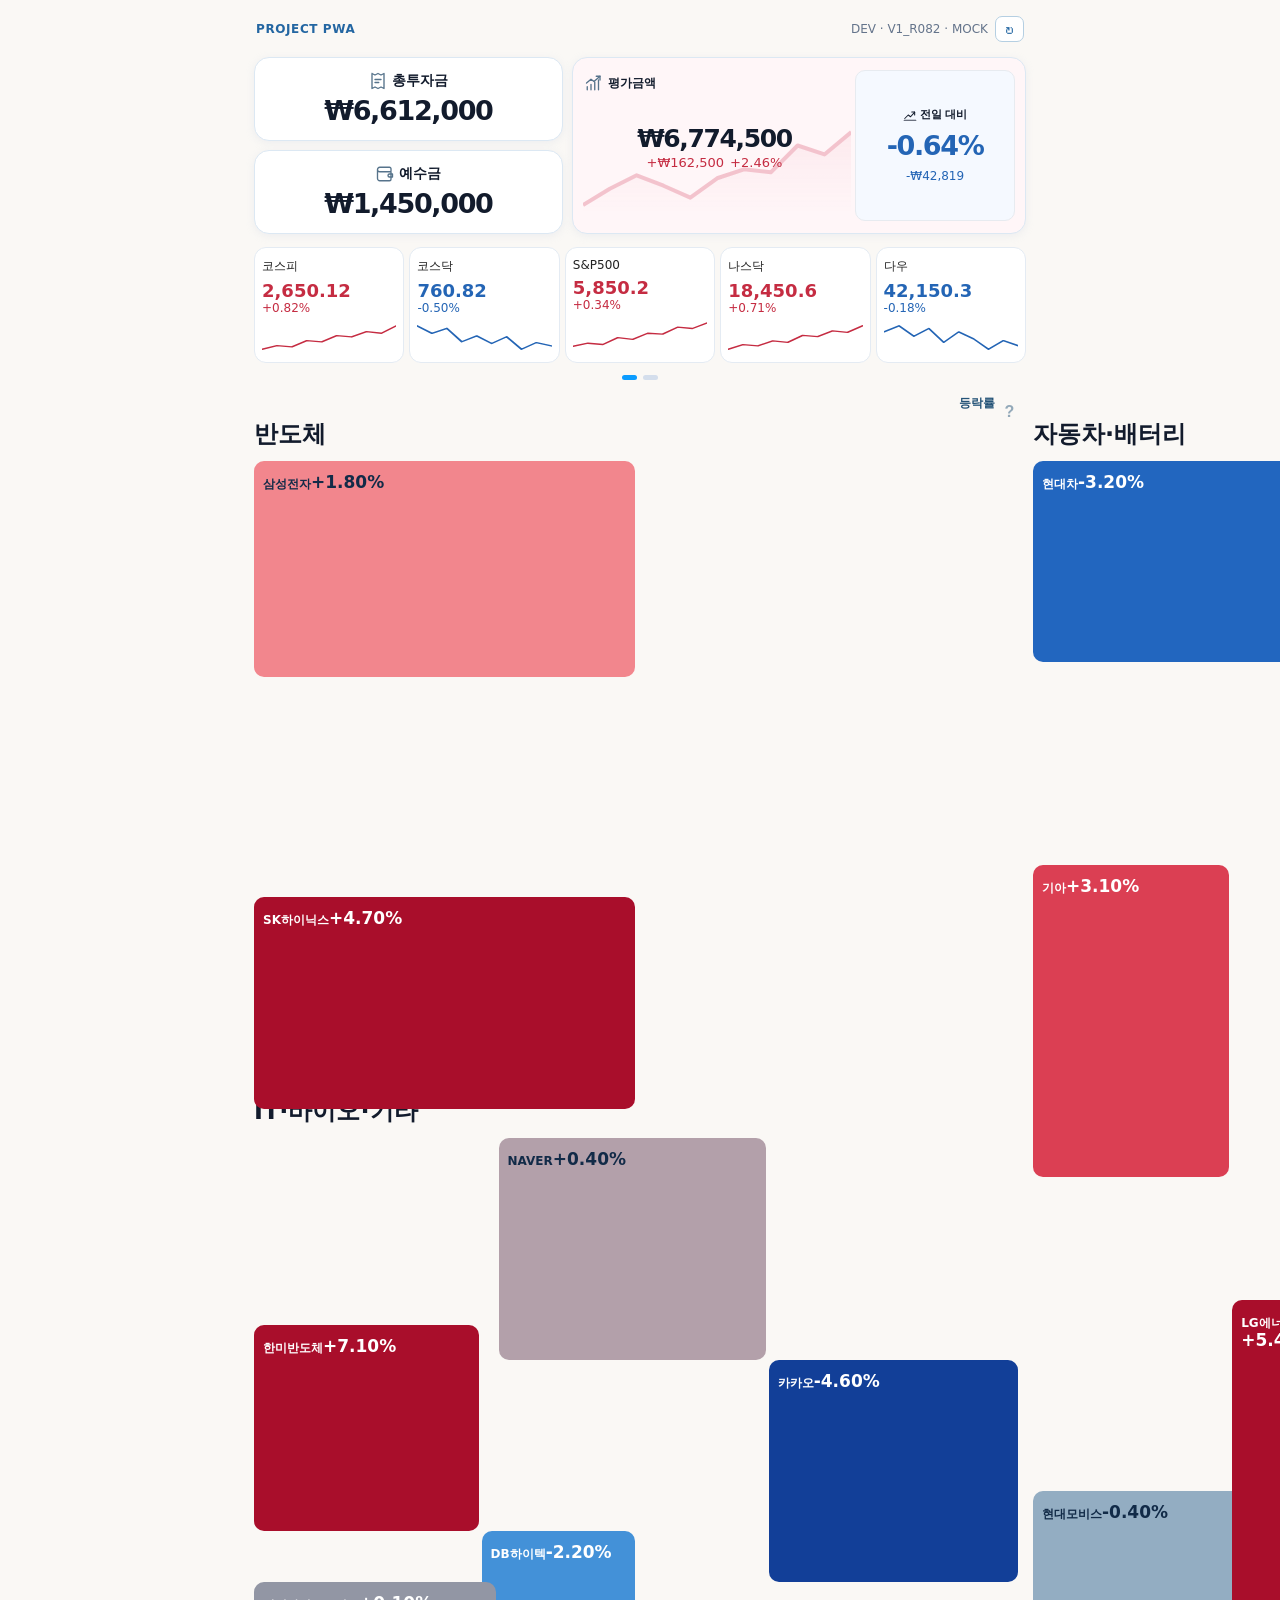
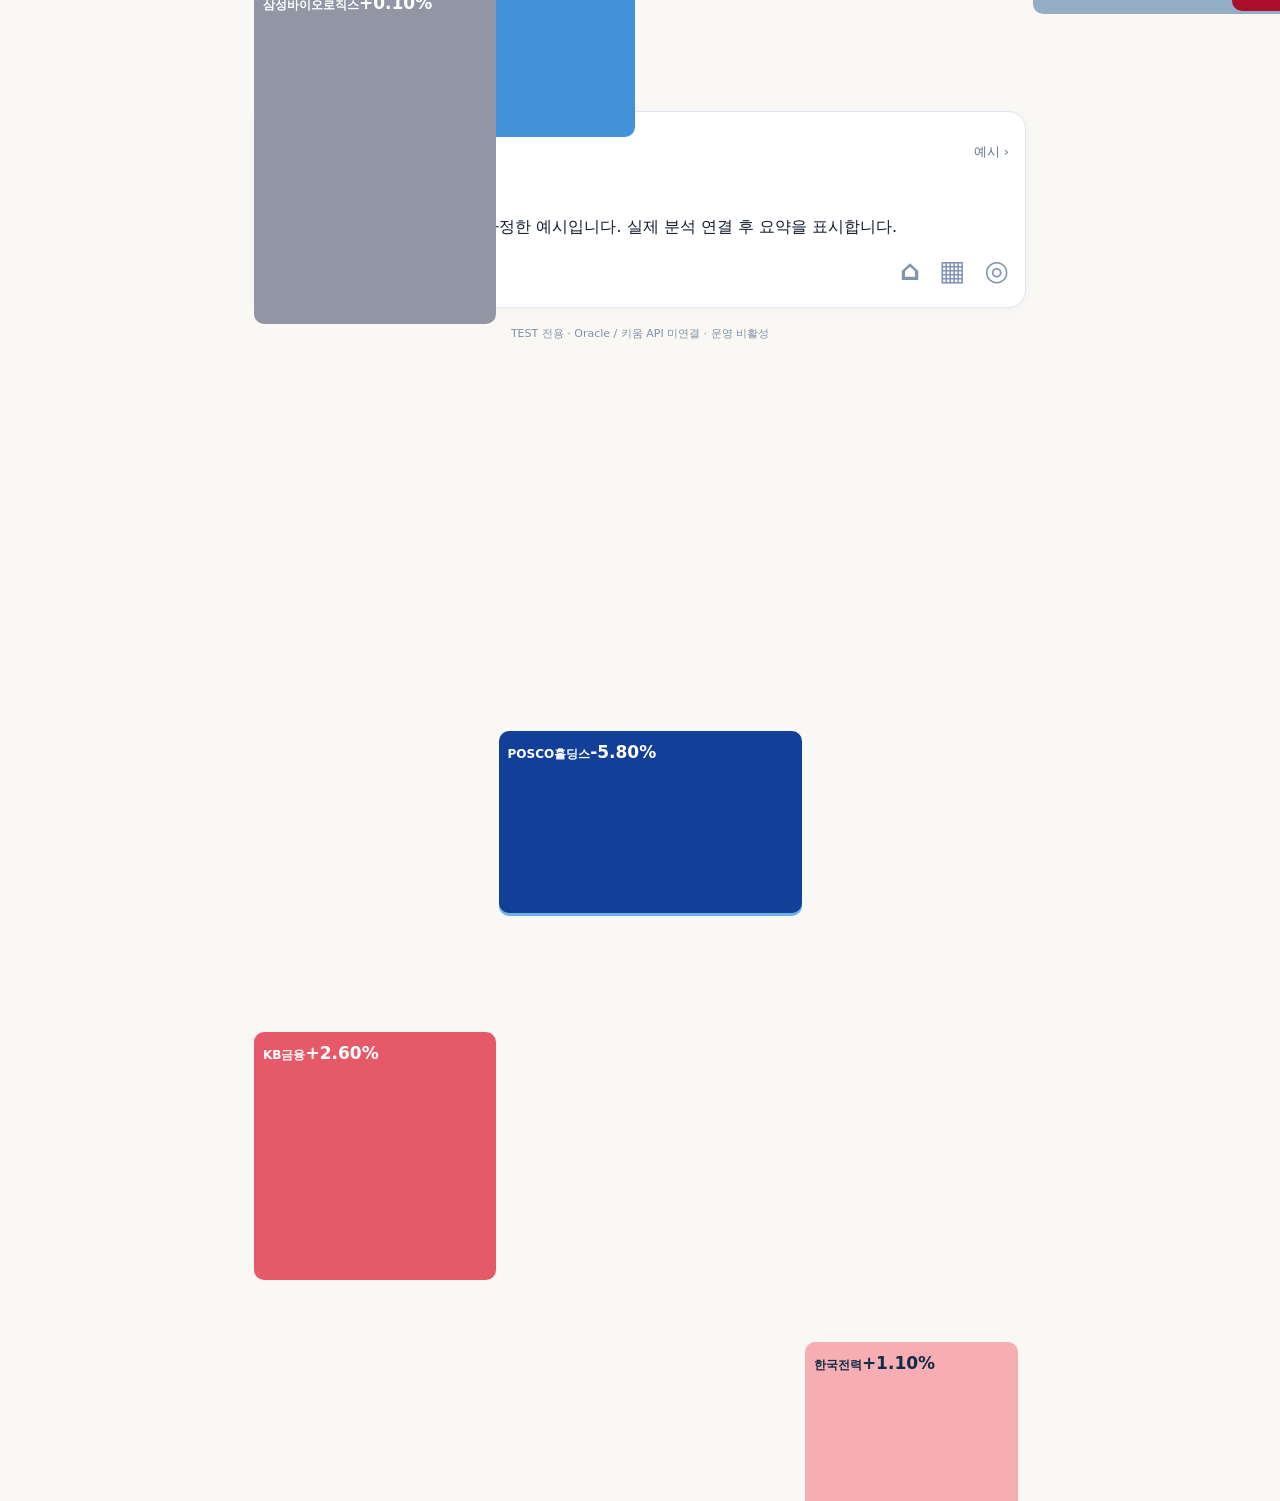
==== commit 5830aa25: "V1_R082: update DEV build and cache-busting references" ====
--- a/heatmap-dev/index.html
+++ b/heatmap-dev/index.html
@@ -1,9 +1,9 @@
-<!doctype html><html lang="ko"><head><meta charset="utf-8"><meta name="viewport" content="width=device-width, initial-scale=1, viewport-fit=cover"><meta name="theme-color" content="#edf5ff"><meta name="description" content="PROJECT PWA 참고 이미지 기반 모의 히트맵"><link rel="icon" href="./icon.svg" type="image/svg+xml"><link rel="manifest" href="./manifest.webmanifest?v=8"><link rel="stylesheet" href="./style.css?v=81"><title>PROJECT PWA · 히트맵 TEST</title></head><body>
+<!doctype html><html lang="ko"><head><meta charset="utf-8"><meta name="viewport" content="width=device-width, initial-scale=1, viewport-fit=cover"><meta name="theme-color" content="#edf5ff"><meta name="description" content="PROJECT PWA 참고 이미지 기반 모의 히트맵"><link rel="icon" href="./icon.svg" type="image/svg+xml"><link rel="manifest" href="./manifest.webmanifest?v=8"><link rel="stylesheet" href="./style.css?v=82"><title>PROJECT PWA · 히트맵 TEST</title></head><body>
 <div class="app">
-<header class="topline"><strong>PROJECT PWA</strong><div class="dev-tools"><span>DEV · V1_R081 · MOCK</span><button id="dev-refresh" class="dev-refresh" type="button" aria-label="개발 화면 새로고침" title="새로고침">↻</button></div></header>
+<header class="topline"><strong>PROJECT PWA</strong><div class="dev-tools"><span>DEV · V1_R082 · MOCK</span><button id="dev-refresh" class="dev-refresh" type="button" aria-label="개발 화면 새로고침" title="새로고침">↻</button></div></header>
 <main>
 <section class="asset-grid" aria-label="자산 현황"><div class="asset-left"><article class="asset-card"><div class="asset-label"><svg class="asset-icon" viewBox="0 0 24 24" fill="none" stroke="currentColor" stroke-width="1.8" stroke-linecap="round" stroke-linejoin="round" aria-hidden="true"><path d="M4 2v20l4-2 4 2 4-2 4 2V2l-4 2-4-2-4 2-4-2"/><path d="M8 10h8M8 14h5"/></svg> 총투자금</div><strong id="invested">—</strong></article><article class="asset-card"><div class="asset-label"><svg class="asset-icon" viewBox="0 0 24 24" fill="none" stroke="currentColor" stroke-width="1.8" stroke-linecap="round" stroke-linejoin="round" aria-hidden="true"><path d="M20 8V5a2 2 0 0 0-2-2H5a3 3 0 0 0 0 6h15v10a2 2 0 0 1-2 2H5a3 3 0 0 1-3-3V6"/><path d="M18 12h4v4h-4a2 2 0 0 1 0-4z"/></svg> 예수금</div><strong id="cash">—</strong></article></div><article class="asset-card valuation"><div class="valuation-main"><div class="asset-label"><svg class="asset-icon" viewBox="0 0 24 24" fill="none" stroke="currentColor" stroke-width="1.8" stroke-linecap="round" stroke-linejoin="round" aria-hidden="true"><path d="M3 17v4M8 14v7M13 11v10M18 8v13"/><path d="m2 12 6-5 4 3 8-7"/><path d="M15 3h5v5"/></svg> 평가금액</div><strong id="valuation">—</strong><div class="profit-line"><span id="profit">—</span> <span id="return">—</span></div><svg class="valuation-chart" viewBox="0 0 180 64" aria-hidden="true"><defs><linearGradient id="pink" x1="0" y1="0" x2="0" y2="1"><stop stop-color="#ff466b" stop-opacity=".28"/><stop offset="1" stop-color="#ff466b" stop-opacity="0"/></linearGradient></defs><path d="M0 57 L18 46 L36 37 L54 44 L72 52 L90 39 L108 33 L126 35 L144 17 L162 23 L180 8 L180 64 L0 64 Z" fill="url(#pink)"/><polyline points="0,57 18,46 36,37 54,44 72,52 90,39 108,33 126,35 144,17 162,23 180,8" fill="none" stroke="#f32751" stroke-width="2.7" stroke-linejoin="round"/></svg></div><div class="day-card"><span class="day-label"><svg class="asset-icon" viewBox="0 0 24 24" fill="none" stroke="currentColor" stroke-width="1.8" stroke-linecap="round" stroke-linejoin="round" aria-hidden="true"><path d="M2 21h20" opacity=".8"/><path d="m3 18 6-6 4 3 7-8"/><path d="M15 7h5v5"/></svg> 전일 대비</span><strong id="dayrate">—</strong><small id="dayprofit">—</small></div></article></section>
 <section class="market" aria-label="시장 지수"><div id="indices" class="index-row"></div><div id="index-pagination" class="pagination" role="group" aria-label="시장지수 가로 스크롤 위치"></div></section>
 <section class="heatmap-section"><button id="legend-help" class="legend-help" type="button" aria-label="등락률 색상 범례 보기" aria-controls="legend-popup" aria-expanded="false">?</button><div id="legend-popup" class="legend-popup" role="dialog" aria-label="등락률 색상 안내" hidden><div class="legend-popup-head"><strong>등락률 색상 안내</strong><button id="legend-close" type="button" aria-label="색상 안내 닫기">×</button></div><div class="legend scale-legend" aria-label="9단계 등락률 색상표"><span class="scale-item" style="background:#123F98;color:#FFFFFF">≤-4.5%</span><span class="scale-item" style="background:#246CC5;color:#FFFFFF">-3%</span><span class="scale-item" style="background:#4B9ADD;color:#FFFFFF">-2%</span><span class="scale-item" style="background:#A4D3F2;color:#19344A">-1%</span><span class="scale-item" style="background:#8793A2;color:#FFFFFF">0%</span><span class="scale-item" style="background:#F6B4B7;color:#3B2226">+1%</span><span class="scale-item" style="background:#F17A83;color:#3B2226">+2%</span><span class="scale-item" style="background:#DF4356;color:#FFFFFF">+3%</span><span class="scale-item" style="background:#A90E2B;color:#FFFFFF">≥+4.5%</span></div><p>상승 빨강 · 하락 파랑 · 보합 회색<br>기준색 사이 연속 변화 · ±4.5%부터 최대 농도</p></div><button id="heatmap-mode" type="button" aria-label="등락률 표시 중. 누르면 수익률로 전환">등락률</button><div id="sector-grid" class="sector-grid"></div></section>
 <section class="briefing" id="briefing-panel" aria-live="polite"><div id="briefing-default"><div class="briefing-title"><span class="briefing-icon">▤</span><h2>시장 브리핑</h2><span class="briefing-example">예시 ›</span></div><p class="time">◷ 분석 기준: 모의 데이터 · 실시간 아님</p><p>코스피와 코스닥 시장 흐름을 가정한 예시입니다. 실제 분석 연결 후 요약을 표시합니다.</p><div class="briefing-bottom"><span>자세히 보기 ›</span><nav aria-label="하단 메뉴"><span aria-label="홈">⌂</span><span aria-label="전체 메뉴">▦</span><span aria-label="설정">◎</span></nav></div></div><div id="stock-detail" class="stock-detail" hidden></div></section>
-</main><footer>TEST 전용 · Oracle / 키움 API 미연결 · 운영 비활성</footer></div><script src="./app.js?v=81" defer></script><script>if("serviceWorker" in navigator){window.addEventListener("load",()=>navigator.serviceWorker.register("./sw.js",{updateViaCache:"none"}).catch(e=>console.warn("DEV SW:",e)));}document.addEventListener("visibilitychange",()=>{if(!document.hidden&&navigator.serviceWorker?.controller)navigator.serviceWorker.getRegistration("./").then(r=>r?.update()).catch(()=>{});});</script><script>document.getElementById("dev-refresh").addEventListener("click",async function(){this.disabled=true;this.textContent="…";try{const reg=await navigator.serviceWorker?.getRegistration("./");if(reg)await Promise.race([reg.update(),new Promise(resolve=>setTimeout(resolve,1600))]);}catch(e){console.warn("SW update skipped",e)}const url=new URL(window.location.href);url.searchParams.set("v","61");url.searchParams.set("refresh",String(Date.now()));window.location.replace(url.toString());});</script><script>(function(){const help=document.getElementById("legend-help"),popup=document.getElementById("legend-popup"),close=document.getElementById("legend-close");function setOpen(open){popup.hidden=!open;help.setAttribute("aria-expanded",String(open));if(open)close.focus();else help.focus();}help.addEventListener("click",()=>setOpen(popup.hidden));close.addEventListener("click",()=>setOpen(false));document.addEventListener("pointerdown",e=>{if(!popup.hidden&&!popup.contains(e.target)&&!help.contains(e.target)){popup.hidden=true;help.setAttribute("aria-expanded","false");}});document.addEventListener("keydown",e=>{if(e.key==="Escape"&&!popup.hidden)setOpen(false);});})();</script></body></html>+</main><footer>TEST 전용 · Oracle / 키움 API 미연결 · 운영 비활성</footer></div><script src="./app.js?v=82" defer></script><script>if("serviceWorker" in navigator){window.addEventListener("load",()=>navigator.serviceWorker.register("./sw.js",{updateViaCache:"none"}).catch(e=>console.warn("DEV SW:",e)));}document.addEventListener("visibilitychange",()=>{if(!document.hidden&&navigator.serviceWorker?.controller)navigator.serviceWorker.getRegistration("./").then(r=>r?.update()).catch(()=>{});});</script><script>document.getElementById("dev-refresh").addEventListener("click",async function(){this.disabled=true;this.textContent="…";try{const reg=await navigator.serviceWorker?.getRegistration("./");if(reg)await Promise.race([reg.update(),new Promise(resolve=>setTimeout(resolve,1600))]);}catch(e){console.warn("SW update skipped",e)}const url=new URL(window.location.href);url.searchParams.set("v","61");url.searchParams.set("refresh",String(Date.now()));window.location.replace(url.toString());});</script><script>(function(){const help=document.getElementById("legend-help"),popup=document.getElementById("legend-popup"),close=document.getElementById("legend-close");function setOpen(open){popup.hidden=!open;help.setAttribute("aria-expanded",String(open));if(open)close.focus();else help.focus();}help.addEventListener("click",()=>setOpen(popup.hidden));close.addEventListener("click",()=>setOpen(false));document.addEventListener("pointerdown",e=>{if(!popup.hidden&&!popup.contains(e.target)&&!help.contains(e.target)){popup.hidden=true;help.setAttribute("aria-expanded","false");}});document.addEventListener("keydown",e=>{if(e.key==="Escape"&&!popup.hidden)setOpen(false);});})();</script></body></html>
--- a/heatmap-dev/style.css
+++ b/heatmap-dev/style.css
@@ -537,3 +537,51 @@
 
 /* V1_R076: align mode text tightly with the ? control, clear of sector titles */
 #heatmap-mode{top:-5px!important;right:29px!important;padding:0 2px!important;line-height:21px!important;height:21px!important;display:inline-flex!important;align-items:center!important;justify-content:flex-end!important}
+
+/* V1_R081: briefing and stock details occupy the same fixed-height panel. */
+#briefing-default[hidden],#stock-detail[hidden]{display:none!important}
+#briefing-panel.show-stock-detail{display:block!important;padding:6px 9px!important;overflow:hidden!important}
+#stock-detail{height:100%;min-height:0;display:flex;flex-direction:column;gap:2px;overflow:hidden;color:#1c2c40}
+.stock-detail-head{display:flex;align-items:center;gap:5px;min-width:0;line-height:1.1}
+.stock-detail-back{border:0;background:transparent;color:#244e70;padding:0 5px 0 0;font-size:21px;line-height:1;cursor:pointer}
+.stock-detail-name{font-size:clamp(12px,3.5vw,17px);white-space:nowrap;overflow:hidden;text-overflow:ellipsis}
+.stock-detail-market{font-size:9px;color:#52647b;background:#eef3f8;padding:2px 5px;border-radius:8px;white-space:nowrap;overflow:hidden;text-overflow:ellipsis;max-width:95px}
+.stock-detail-mock{margin-left:auto;color:#7b8ca1;font-size:9px;white-space:nowrap}
+.stock-detail-price{display:flex;align-items:baseline;gap:9px;line-height:1.1}
+.stock-detail-price strong{font-size:clamp(15px,4.3vw,21px);letter-spacing:-.04em}
+.stock-detail-rate{font-size:12px;font-weight:700}
+.stock-detail-metrics{display:grid;grid-template-columns:repeat(3,minmax(0,1fr));gap:2px 7px}
+.stock-detail-metric{display:flex;flex-direction:column;min-width:0;gap:0}
+.stock-detail-metric span{font-size:9px;color:#65768b;white-space:nowrap}
+.stock-detail-metric strong{font-size:clamp(10px,2.9vw,13px);white-space:nowrap;overflow:hidden;text-overflow:ellipsis}
+.stock-detail .gain,.stock-detail-rate.gain{color:#c52c42}
+.stock-detail .loss,.stock-detail-rate.loss{color:#2465b5}
+.stock-detail .flat,.stock-detail-rate.flat{color:#536477}
+.stock-detail-trend{flex:1;min-height:12px;position:relative;overflow:hidden}
+.stock-detail-trend svg{width:100%;height:100%;display:block}
+.stock-detail-trend small{position:absolute;right:0;bottom:0;font-size:8px;color:#6b7b90;background:#ffffffcc}
+#sector-grid .heat-tile{cursor:pointer}
+#sector-grid .heat-tile.selected-stock{outline:2px solid #263d56;outline-offset:-2px;z-index:2}
+#sector-grid .heat-tile:focus-visible{outline:3px solid #f4bc44;outline-offset:-3px}
+@media(min-width:601px){#briefing-panel.show-stock-detail{padding:10px 15px!important}.stock-detail-metrics{grid-template-columns:repeat(5,minmax(0,1fr))}.stock-detail-trend{min-height:20px}}
+@media(max-width:600px) and (orientation:portrait) and (max-height:700px){
+ .stock-detail-metrics{grid-template-columns:repeat(5,minmax(0,1fr));gap:2px}
+ .stock-detail-metric strong{font-size:9px}
+ .stock-detail-trend{display:none}
+}
+
+/* V1_R082: chart is an absolute background behind detail text, never a lower row. */
+#stock-detail{position:relative!important;display:block!important;isolation:isolate;background:transparent!important}
+#stock-detail .stock-detail-backchart{position:absolute;inset:0;z-index:0;pointer-events:none;overflow:hidden;background:none!important}
+#stock-detail .stock-detail-backchart svg{width:100%;height:100%;display:block}
+#stock-detail .stock-detail-content{position:relative;z-index:1;display:flex;flex-direction:column;gap:3px;height:100%;min-height:0}
+#stock-detail .stock-detail-chart-label{position:absolute;right:0;bottom:0;z-index:1;font-size:8px;color:#78899b;pointer-events:none}
+#stock-detail .stock-detail-periods{display:flex;gap:3px;align-items:center;margin-top:auto;margin-bottom:8px}
+#stock-detail .stock-detail-period{border:1px solid #d9e4ee;background:#fff;color:#54657b;font-size:9px;line-height:1;padding:3px 7px;border-radius:8px;cursor:pointer}
+#stock-detail .stock-detail-period.active{border-color:#568fc6;color:#216aa6;font-weight:750;background:#edf5ff}
+#briefing-panel.show-stock-detail{background:#fff!important}
+@media(max-width:600px) and (orientation:portrait) and (max-height:700px){
+ #stock-detail .stock-detail-periods{margin-bottom:0;gap:2px}
+ #stock-detail .stock-detail-period{font-size:8px;padding:2px 5px}
+ #stock-detail .stock-detail-chart-label{display:none}
+}
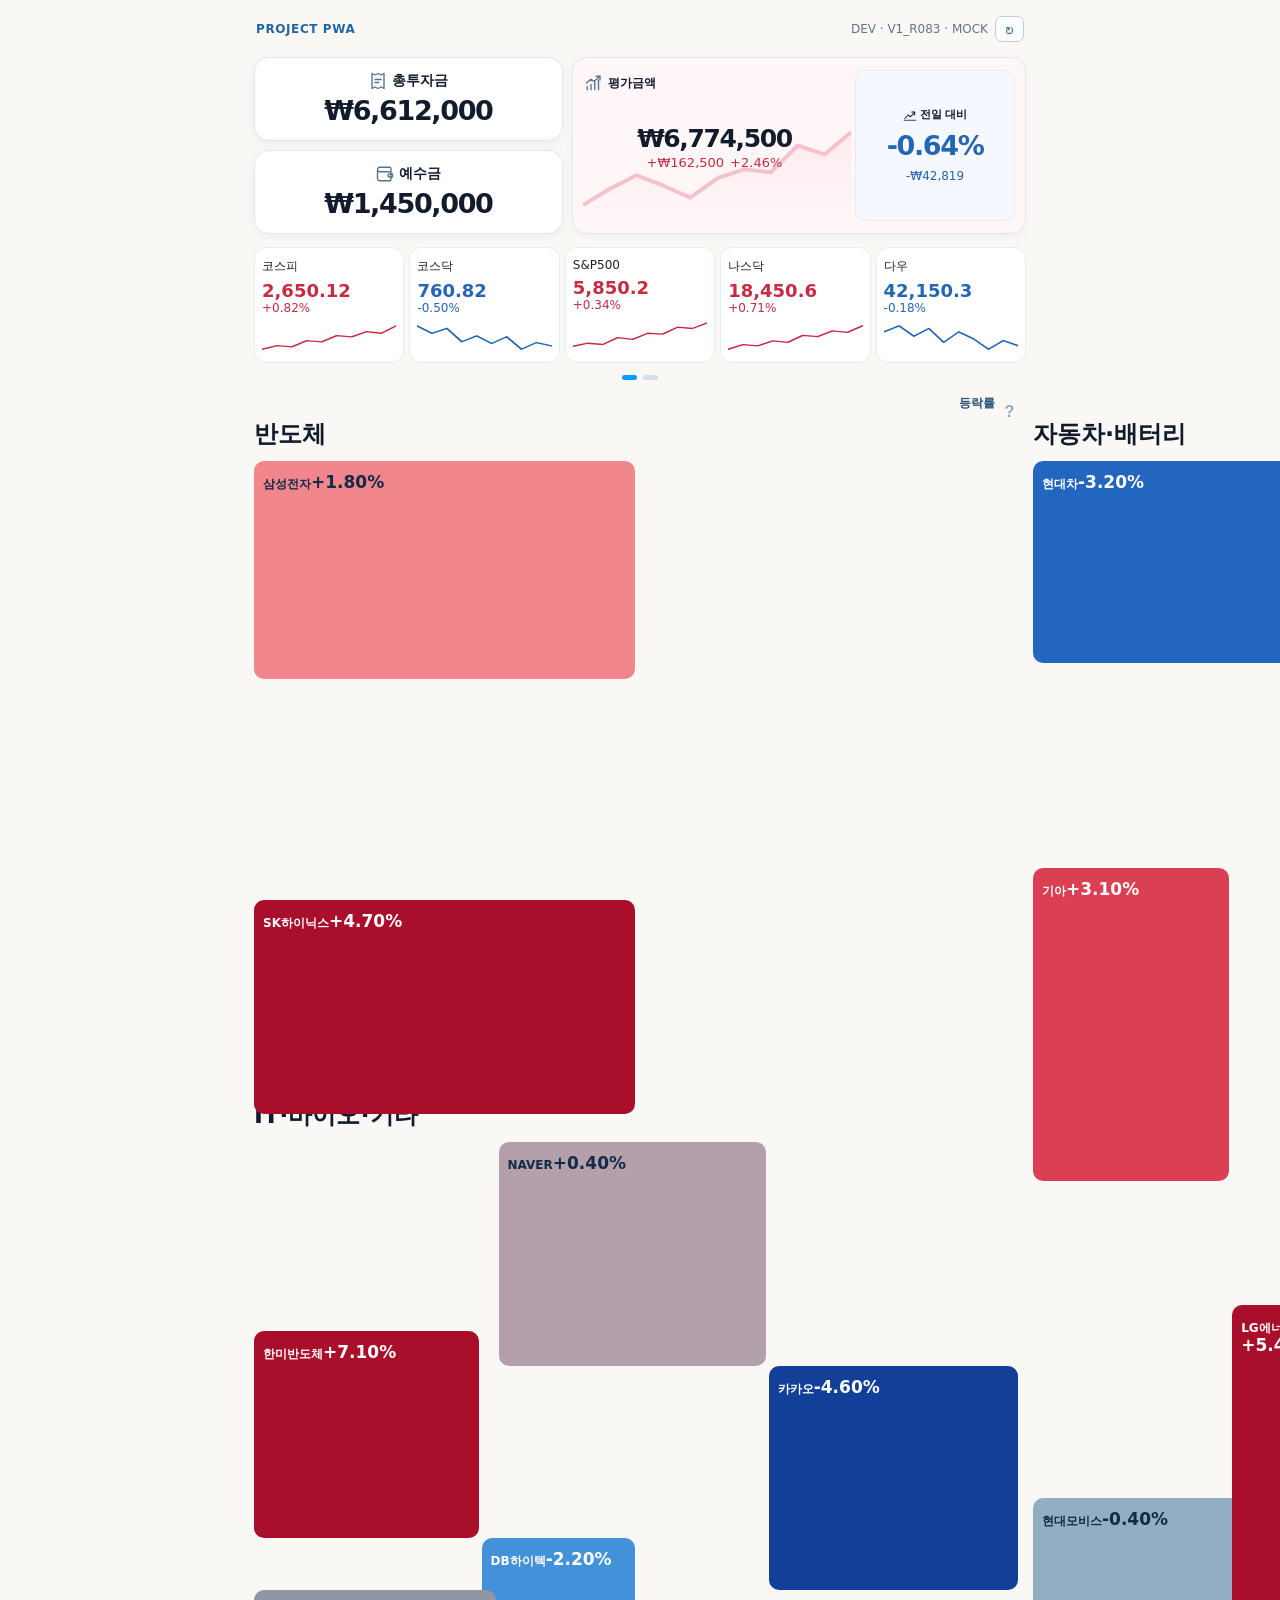
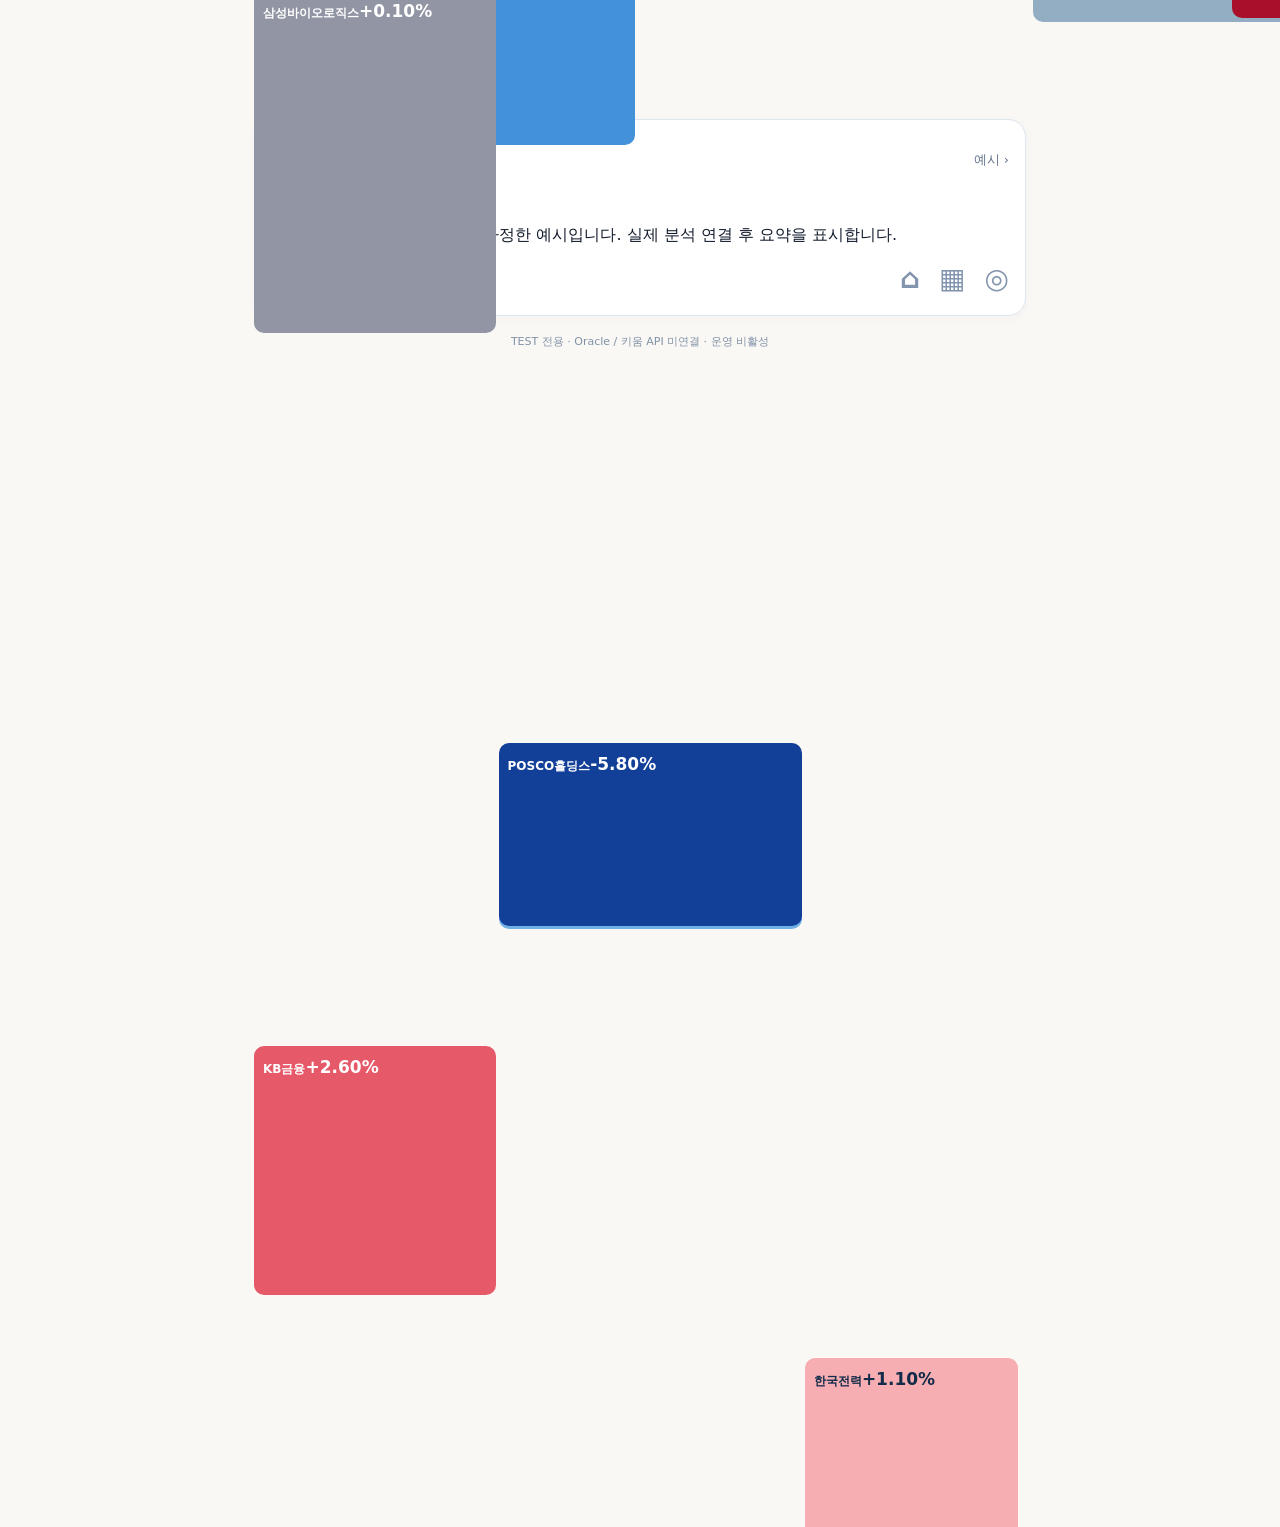
==== commit afc80d84: "V1_R083: update DEV version and cache references" ====
--- a/heatmap-dev/index.html
+++ b/heatmap-dev/index.html
@@ -1,9 +1,9 @@
-<!doctype html><html lang="ko"><head><meta charset="utf-8"><meta name="viewport" content="width=device-width, initial-scale=1, viewport-fit=cover"><meta name="theme-color" content="#edf5ff"><meta name="description" content="PROJECT PWA 참고 이미지 기반 모의 히트맵"><link rel="icon" href="./icon.svg" type="image/svg+xml"><link rel="manifest" href="./manifest.webmanifest?v=8"><link rel="stylesheet" href="./style.css?v=82"><title>PROJECT PWA · 히트맵 TEST</title></head><body>
+<!doctype html><html lang="ko"><head><meta charset="utf-8"><meta name="viewport" content="width=device-width, initial-scale=1, viewport-fit=cover"><meta name="theme-color" content="#edf5ff"><meta name="description" content="PROJECT PWA 참고 이미지 기반 모의 히트맵"><link rel="icon" href="./icon.svg" type="image/svg+xml"><link rel="manifest" href="./manifest.webmanifest?v=8"><link rel="stylesheet" href="./style.css?v=83"><title>PROJECT PWA · 히트맵 TEST</title></head><body>
 <div class="app">
-<header class="topline"><strong>PROJECT PWA</strong><div class="dev-tools"><span>DEV · V1_R082 · MOCK</span><button id="dev-refresh" class="dev-refresh" type="button" aria-label="개발 화면 새로고침" title="새로고침">↻</button></div></header>
+<header class="topline"><strong>PROJECT PWA</strong><div class="dev-tools"><span>DEV · V1_R083 · MOCK</span><button id="dev-refresh" class="dev-refresh" type="button" aria-label="개발 화면 새로고침" title="새로고침">↻</button></div></header>
 <main>
 <section class="asset-grid" aria-label="자산 현황"><div class="asset-left"><article class="asset-card"><div class="asset-label"><svg class="asset-icon" viewBox="0 0 24 24" fill="none" stroke="currentColor" stroke-width="1.8" stroke-linecap="round" stroke-linejoin="round" aria-hidden="true"><path d="M4 2v20l4-2 4 2 4-2 4 2V2l-4 2-4-2-4 2-4-2"/><path d="M8 10h8M8 14h5"/></svg> 총투자금</div><strong id="invested">—</strong></article><article class="asset-card"><div class="asset-label"><svg class="asset-icon" viewBox="0 0 24 24" fill="none" stroke="currentColor" stroke-width="1.8" stroke-linecap="round" stroke-linejoin="round" aria-hidden="true"><path d="M20 8V5a2 2 0 0 0-2-2H5a3 3 0 0 0 0 6h15v10a2 2 0 0 1-2 2H5a3 3 0 0 1-3-3V6"/><path d="M18 12h4v4h-4a2 2 0 0 1 0-4z"/></svg> 예수금</div><strong id="cash">—</strong></article></div><article class="asset-card valuation"><div class="valuation-main"><div class="asset-label"><svg class="asset-icon" viewBox="0 0 24 24" fill="none" stroke="currentColor" stroke-width="1.8" stroke-linecap="round" stroke-linejoin="round" aria-hidden="true"><path d="M3 17v4M8 14v7M13 11v10M18 8v13"/><path d="m2 12 6-5 4 3 8-7"/><path d="M15 3h5v5"/></svg> 평가금액</div><strong id="valuation">—</strong><div class="profit-line"><span id="profit">—</span> <span id="return">—</span></div><svg class="valuation-chart" viewBox="0 0 180 64" aria-hidden="true"><defs><linearGradient id="pink" x1="0" y1="0" x2="0" y2="1"><stop stop-color="#ff466b" stop-opacity=".28"/><stop offset="1" stop-color="#ff466b" stop-opacity="0"/></linearGradient></defs><path d="M0 57 L18 46 L36 37 L54 44 L72 52 L90 39 L108 33 L126 35 L144 17 L162 23 L180 8 L180 64 L0 64 Z" fill="url(#pink)"/><polyline points="0,57 18,46 36,37 54,44 72,52 90,39 108,33 126,35 144,17 162,23 180,8" fill="none" stroke="#f32751" stroke-width="2.7" stroke-linejoin="round"/></svg></div><div class="day-card"><span class="day-label"><svg class="asset-icon" viewBox="0 0 24 24" fill="none" stroke="currentColor" stroke-width="1.8" stroke-linecap="round" stroke-linejoin="round" aria-hidden="true"><path d="M2 21h20" opacity=".8"/><path d="m3 18 6-6 4 3 7-8"/><path d="M15 7h5v5"/></svg> 전일 대비</span><strong id="dayrate">—</strong><small id="dayprofit">—</small></div></article></section>
 <section class="market" aria-label="시장 지수"><div id="indices" class="index-row"></div><div id="index-pagination" class="pagination" role="group" aria-label="시장지수 가로 스크롤 위치"></div></section>
 <section class="heatmap-section"><button id="legend-help" class="legend-help" type="button" aria-label="등락률 색상 범례 보기" aria-controls="legend-popup" aria-expanded="false">?</button><div id="legend-popup" class="legend-popup" role="dialog" aria-label="등락률 색상 안내" hidden><div class="legend-popup-head"><strong>등락률 색상 안내</strong><button id="legend-close" type="button" aria-label="색상 안내 닫기">×</button></div><div class="legend scale-legend" aria-label="9단계 등락률 색상표"><span class="scale-item" style="background:#123F98;color:#FFFFFF">≤-4.5%</span><span class="scale-item" style="background:#246CC5;color:#FFFFFF">-3%</span><span class="scale-item" style="background:#4B9ADD;color:#FFFFFF">-2%</span><span class="scale-item" style="background:#A4D3F2;color:#19344A">-1%</span><span class="scale-item" style="background:#8793A2;color:#FFFFFF">0%</span><span class="scale-item" style="background:#F6B4B7;color:#3B2226">+1%</span><span class="scale-item" style="background:#F17A83;color:#3B2226">+2%</span><span class="scale-item" style="background:#DF4356;color:#FFFFFF">+3%</span><span class="scale-item" style="background:#A90E2B;color:#FFFFFF">≥+4.5%</span></div><p>상승 빨강 · 하락 파랑 · 보합 회색<br>기준색 사이 연속 변화 · ±4.5%부터 최대 농도</p></div><button id="heatmap-mode" type="button" aria-label="등락률 표시 중. 누르면 수익률로 전환">등락률</button><div id="sector-grid" class="sector-grid"></div></section>
 <section class="briefing" id="briefing-panel" aria-live="polite"><div id="briefing-default"><div class="briefing-title"><span class="briefing-icon">▤</span><h2>시장 브리핑</h2><span class="briefing-example">예시 ›</span></div><p class="time">◷ 분석 기준: 모의 데이터 · 실시간 아님</p><p>코스피와 코스닥 시장 흐름을 가정한 예시입니다. 실제 분석 연결 후 요약을 표시합니다.</p><div class="briefing-bottom"><span>자세히 보기 ›</span><nav aria-label="하단 메뉴"><span aria-label="홈">⌂</span><span aria-label="전체 메뉴">▦</span><span aria-label="설정">◎</span></nav></div></div><div id="stock-detail" class="stock-detail" hidden></div></section>
-</main><footer>TEST 전용 · Oracle / 키움 API 미연결 · 운영 비활성</footer></div><script src="./app.js?v=82" defer></script><script>if("serviceWorker" in navigator){window.addEventListener("load",()=>navigator.serviceWorker.register("./sw.js",{updateViaCache:"none"}).catch(e=>console.warn("DEV SW:",e)));}document.addEventListener("visibilitychange",()=>{if(!document.hidden&&navigator.serviceWorker?.controller)navigator.serviceWorker.getRegistration("./").then(r=>r?.update()).catch(()=>{});});</script><script>document.getElementById("dev-refresh").addEventListener("click",async function(){this.disabled=true;this.textContent="…";try{const reg=await navigator.serviceWorker?.getRegistration("./");if(reg)await Promise.race([reg.update(),new Promise(resolve=>setTimeout(resolve,1600))]);}catch(e){console.warn("SW update skipped",e)}const url=new URL(window.location.href);url.searchParams.set("v","61");url.searchParams.set("refresh",String(Date.now()));window.location.replace(url.toString());});</script><script>(function(){const help=document.getElementById("legend-help"),popup=document.getElementById("legend-popup"),close=document.getElementById("legend-close");function setOpen(open){popup.hidden=!open;help.setAttribute("aria-expanded",String(open));if(open)close.focus();else help.focus();}help.addEventListener("click",()=>setOpen(popup.hidden));close.addEventListener("click",()=>setOpen(false));document.addEventListener("pointerdown",e=>{if(!popup.hidden&&!popup.contains(e.target)&&!help.contains(e.target)){popup.hidden=true;help.setAttribute("aria-expanded","false");}});document.addEventListener("keydown",e=>{if(e.key==="Escape"&&!popup.hidden)setOpen(false);});})();</script></body></html>+</main><footer>TEST 전용 · Oracle / 키움 API 미연결 · 운영 비활성</footer></div><script src="./app.js?v=83" defer></script><script>if("serviceWorker" in navigator){window.addEventListener("load",()=>navigator.serviceWorker.register("./sw.js",{updateViaCache:"none"}).catch(e=>console.warn("DEV SW:",e)));}document.addEventListener("visibilitychange",()=>{if(!document.hidden&&navigator.serviceWorker?.controller)navigator.serviceWorker.getRegistration("./").then(r=>r?.update()).catch(()=>{});});</script><script>document.getElementById("dev-refresh").addEventListener("click",async function(){this.disabled=true;this.textContent="…";try{const reg=await navigator.serviceWorker?.getRegistration("./");if(reg)await Promise.race([reg.update(),new Promise(resolve=>setTimeout(resolve,1600))]);}catch(e){console.warn("SW update skipped",e)}const url=new URL(window.location.href);url.searchParams.set("v","61");url.searchParams.set("refresh",String(Date.now()));window.location.replace(url.toString());});</script><script>(function(){const help=document.getElementById("legend-help"),popup=document.getElementById("legend-popup"),close=document.getElementById("legend-close");function setOpen(open){popup.hidden=!open;help.setAttribute("aria-expanded",String(open));if(open)close.focus();else help.focus();}help.addEventListener("click",()=>setOpen(popup.hidden));close.addEventListener("click",()=>setOpen(false));document.addEventListener("pointerdown",e=>{if(!popup.hidden&&!popup.contains(e.target)&&!help.contains(e.target)){popup.hidden=true;help.setAttribute("aria-expanded","false");}});document.addEventListener("keydown",e=>{if(e.key==="Escape"&&!popup.hidden)setOpen(false);});})();</script></body></html>
--- a/heatmap-dev/style.css
+++ b/heatmap-dev/style.css
@@ -585,3 +585,7 @@
  #stock-detail .stock-detail-period{font-size:8px;padding:2px 5px}
  #stock-detail .stock-detail-chart-label{display:none}
 }
+
+/* V1_R083: Galaxy home-screen back gesture exit hint */
+.pwa-exit-toast{position:fixed;left:50%;bottom:max(26px,env(safe-area-inset-bottom));transform:translate(-50%,10px);max-width:calc(100vw - 32px);width:max-content;padding:10px 16px;border-radius:24px;background:rgba(30,39,52,.92);color:#fff;font-size:12px;font-weight:600;text-align:center;z-index:9999;opacity:0;pointer-events:none;transition:opacity .15s,transform .15s;box-shadow:0 3px 12px rgba(0,0,0,.18)}
+.pwa-exit-toast.visible{opacity:1;transform:translate(-50%,0)}
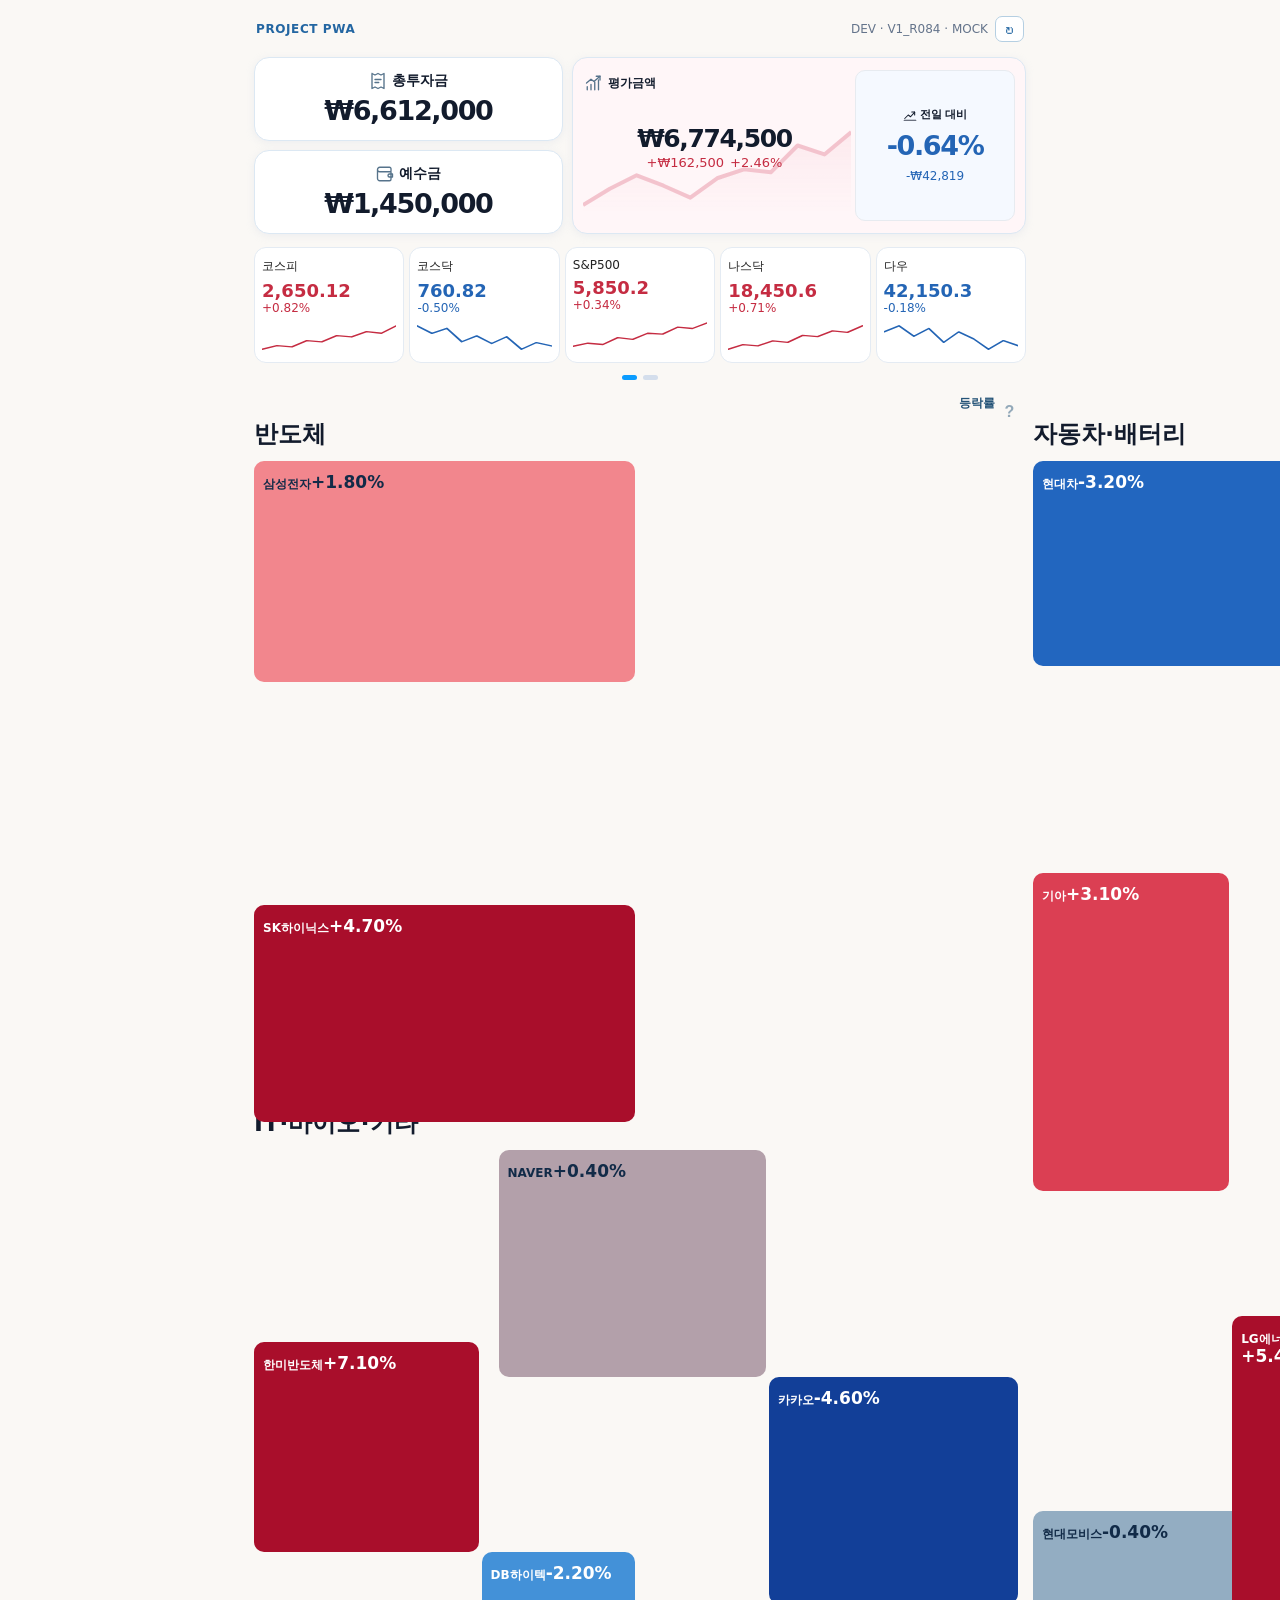
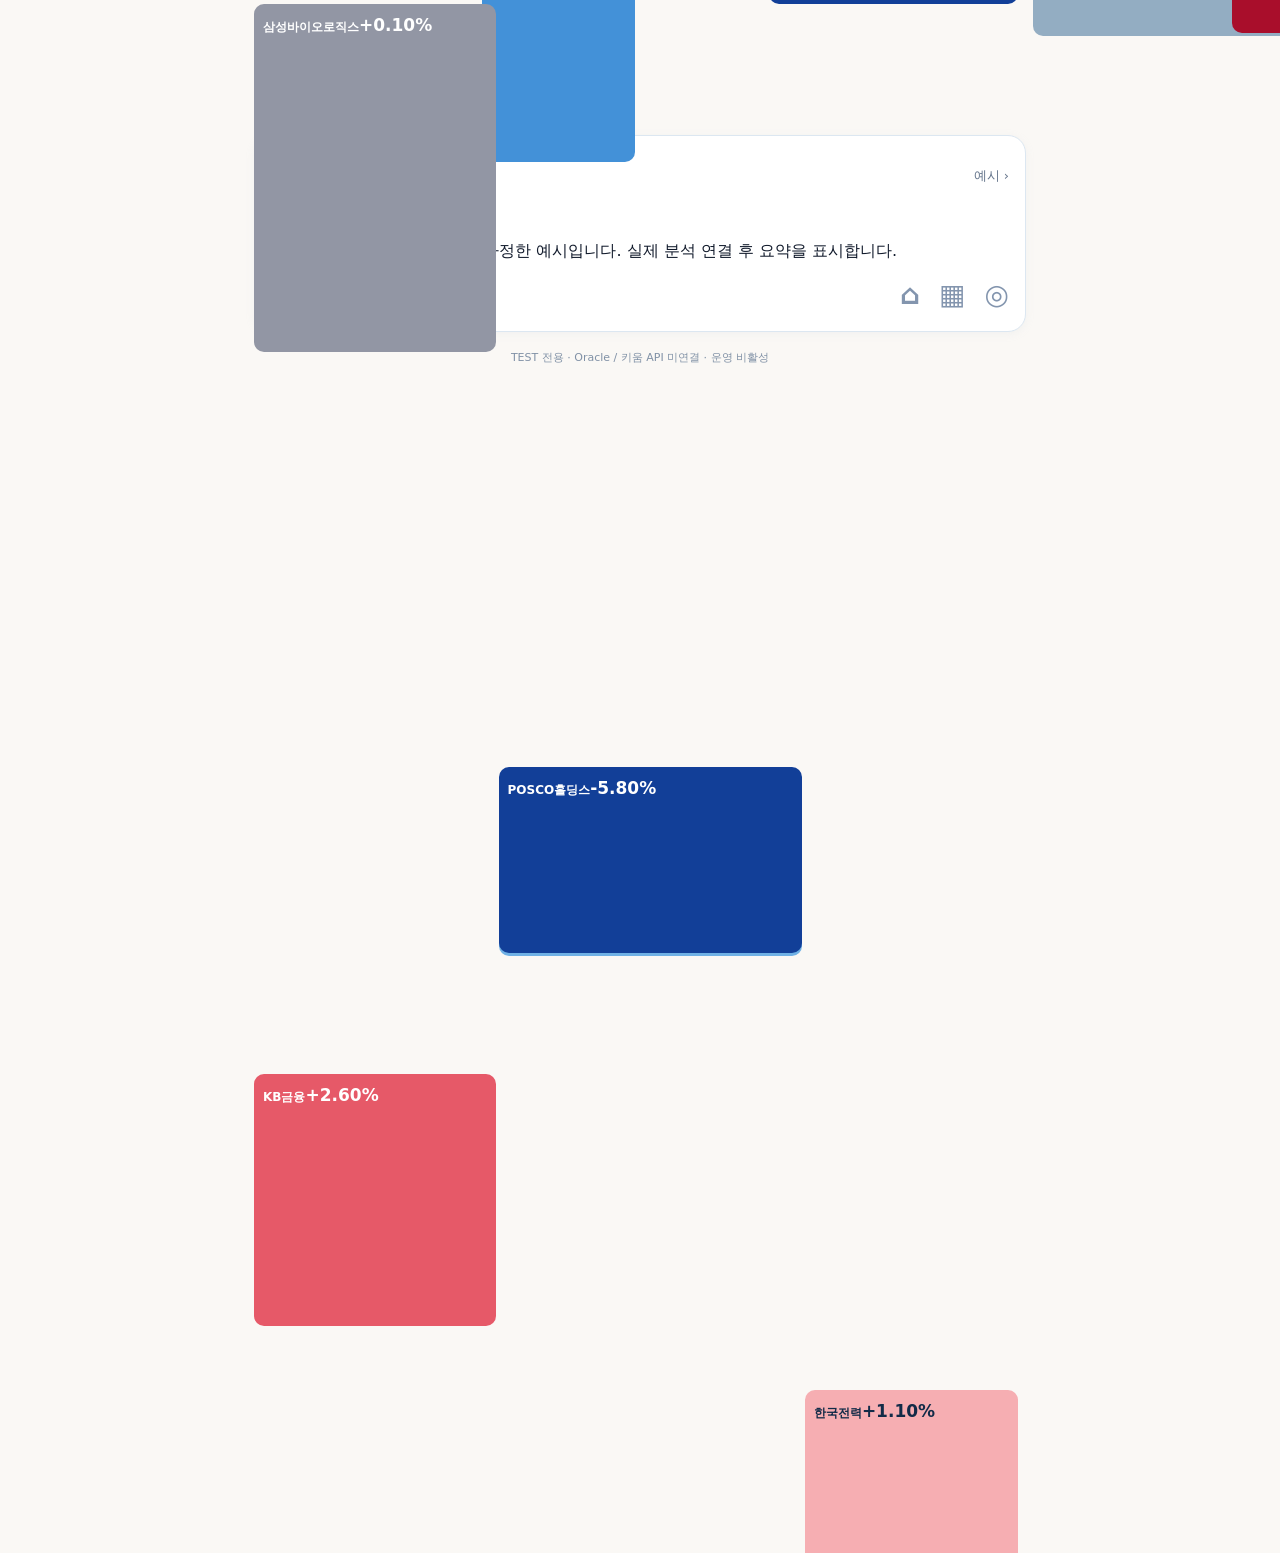
==== commit d8804432: "V1_R084: publish revised back navigation script" ====
--- a/heatmap-dev/index.html
+++ b/heatmap-dev/index.html
@@ -1,9 +1,9 @@
-<!doctype html><html lang="ko"><head><meta charset="utf-8"><meta name="viewport" content="width=device-width, initial-scale=1, viewport-fit=cover"><meta name="theme-color" content="#edf5ff"><meta name="description" content="PROJECT PWA 참고 이미지 기반 모의 히트맵"><link rel="icon" href="./icon.svg" type="image/svg+xml"><link rel="manifest" href="./manifest.webmanifest?v=8"><link rel="stylesheet" href="./style.css?v=83"><title>PROJECT PWA · 히트맵 TEST</title></head><body>
+<!doctype html><html lang="ko"><head><meta charset="utf-8"><meta name="viewport" content="width=device-width, initial-scale=1, viewport-fit=cover"><meta name="theme-color" content="#edf5ff"><meta name="description" content="PROJECT PWA 참고 이미지 기반 모의 히트맵"><link rel="icon" href="./icon.svg" type="image/svg+xml"><link rel="manifest" href="./manifest.webmanifest?v=8"><link rel="stylesheet" href="./style.css?v=84"><title>PROJECT PWA · 히트맵 TEST</title></head><body>
 <div class="app">
-<header class="topline"><strong>PROJECT PWA</strong><div class="dev-tools"><span>DEV · V1_R083 · MOCK</span><button id="dev-refresh" class="dev-refresh" type="button" aria-label="개발 화면 새로고침" title="새로고침">↻</button></div></header>
+<header class="topline"><strong>PROJECT PWA</strong><div class="dev-tools"><span>DEV · V1_R084 · MOCK</span><button id="dev-refresh" class="dev-refresh" type="button" aria-label="개발 화면 새로고침" title="새로고침">↻</button></div></header>
 <main>
 <section class="asset-grid" aria-label="자산 현황"><div class="asset-left"><article class="asset-card"><div class="asset-label"><svg class="asset-icon" viewBox="0 0 24 24" fill="none" stroke="currentColor" stroke-width="1.8" stroke-linecap="round" stroke-linejoin="round" aria-hidden="true"><path d="M4 2v20l4-2 4 2 4-2 4 2V2l-4 2-4-2-4 2-4-2"/><path d="M8 10h8M8 14h5"/></svg> 총투자금</div><strong id="invested">—</strong></article><article class="asset-card"><div class="asset-label"><svg class="asset-icon" viewBox="0 0 24 24" fill="none" stroke="currentColor" stroke-width="1.8" stroke-linecap="round" stroke-linejoin="round" aria-hidden="true"><path d="M20 8V5a2 2 0 0 0-2-2H5a3 3 0 0 0 0 6h15v10a2 2 0 0 1-2 2H5a3 3 0 0 1-3-3V6"/><path d="M18 12h4v4h-4a2 2 0 0 1 0-4z"/></svg> 예수금</div><strong id="cash">—</strong></article></div><article class="asset-card valuation"><div class="valuation-main"><div class="asset-label"><svg class="asset-icon" viewBox="0 0 24 24" fill="none" stroke="currentColor" stroke-width="1.8" stroke-linecap="round" stroke-linejoin="round" aria-hidden="true"><path d="M3 17v4M8 14v7M13 11v10M18 8v13"/><path d="m2 12 6-5 4 3 8-7"/><path d="M15 3h5v5"/></svg> 평가금액</div><strong id="valuation">—</strong><div class="profit-line"><span id="profit">—</span> <span id="return">—</span></div><svg class="valuation-chart" viewBox="0 0 180 64" aria-hidden="true"><defs><linearGradient id="pink" x1="0" y1="0" x2="0" y2="1"><stop stop-color="#ff466b" stop-opacity=".28"/><stop offset="1" stop-color="#ff466b" stop-opacity="0"/></linearGradient></defs><path d="M0 57 L18 46 L36 37 L54 44 L72 52 L90 39 L108 33 L126 35 L144 17 L162 23 L180 8 L180 64 L0 64 Z" fill="url(#pink)"/><polyline points="0,57 18,46 36,37 54,44 72,52 90,39 108,33 126,35 144,17 162,23 180,8" fill="none" stroke="#f32751" stroke-width="2.7" stroke-linejoin="round"/></svg></div><div class="day-card"><span class="day-label"><svg class="asset-icon" viewBox="0 0 24 24" fill="none" stroke="currentColor" stroke-width="1.8" stroke-linecap="round" stroke-linejoin="round" aria-hidden="true"><path d="M2 21h20" opacity=".8"/><path d="m3 18 6-6 4 3 7-8"/><path d="M15 7h5v5"/></svg> 전일 대비</span><strong id="dayrate">—</strong><small id="dayprofit">—</small></div></article></section>
 <section class="market" aria-label="시장 지수"><div id="indices" class="index-row"></div><div id="index-pagination" class="pagination" role="group" aria-label="시장지수 가로 스크롤 위치"></div></section>
 <section class="heatmap-section"><button id="legend-help" class="legend-help" type="button" aria-label="등락률 색상 범례 보기" aria-controls="legend-popup" aria-expanded="false">?</button><div id="legend-popup" class="legend-popup" role="dialog" aria-label="등락률 색상 안내" hidden><div class="legend-popup-head"><strong>등락률 색상 안내</strong><button id="legend-close" type="button" aria-label="색상 안내 닫기">×</button></div><div class="legend scale-legend" aria-label="9단계 등락률 색상표"><span class="scale-item" style="background:#123F98;color:#FFFFFF">≤-4.5%</span><span class="scale-item" style="background:#246CC5;color:#FFFFFF">-3%</span><span class="scale-item" style="background:#4B9ADD;color:#FFFFFF">-2%</span><span class="scale-item" style="background:#A4D3F2;color:#19344A">-1%</span><span class="scale-item" style="background:#8793A2;color:#FFFFFF">0%</span><span class="scale-item" style="background:#F6B4B7;color:#3B2226">+1%</span><span class="scale-item" style="background:#F17A83;color:#3B2226">+2%</span><span class="scale-item" style="background:#DF4356;color:#FFFFFF">+3%</span><span class="scale-item" style="background:#A90E2B;color:#FFFFFF">≥+4.5%</span></div><p>상승 빨강 · 하락 파랑 · 보합 회색<br>기준색 사이 연속 변화 · ±4.5%부터 최대 농도</p></div><button id="heatmap-mode" type="button" aria-label="등락률 표시 중. 누르면 수익률로 전환">등락률</button><div id="sector-grid" class="sector-grid"></div></section>
 <section class="briefing" id="briefing-panel" aria-live="polite"><div id="briefing-default"><div class="briefing-title"><span class="briefing-icon">▤</span><h2>시장 브리핑</h2><span class="briefing-example">예시 ›</span></div><p class="time">◷ 분석 기준: 모의 데이터 · 실시간 아님</p><p>코스피와 코스닥 시장 흐름을 가정한 예시입니다. 실제 분석 연결 후 요약을 표시합니다.</p><div class="briefing-bottom"><span>자세히 보기 ›</span><nav aria-label="하단 메뉴"><span aria-label="홈">⌂</span><span aria-label="전체 메뉴">▦</span><span aria-label="설정">◎</span></nav></div></div><div id="stock-detail" class="stock-detail" hidden></div></section>
-</main><footer>TEST 전용 · Oracle / 키움 API 미연결 · 운영 비활성</footer></div><script src="./app.js?v=83" defer></script><script>if("serviceWorker" in navigator){window.addEventListener("load",()=>navigator.serviceWorker.register("./sw.js",{updateViaCache:"none"}).catch(e=>console.warn("DEV SW:",e)));}document.addEventListener("visibilitychange",()=>{if(!document.hidden&&navigator.serviceWorker?.controller)navigator.serviceWorker.getRegistration("./").then(r=>r?.update()).catch(()=>{});});</script><script>document.getElementById("dev-refresh").addEventListener("click",async function(){this.disabled=true;this.textContent="…";try{const reg=await navigator.serviceWorker?.getRegistration("./");if(reg)await Promise.race([reg.update(),new Promise(resolve=>setTimeout(resolve,1600))]);}catch(e){console.warn("SW update skipped",e)}const url=new URL(window.location.href);url.searchParams.set("v","61");url.searchParams.set("refresh",String(Date.now()));window.location.replace(url.toString());});</script><script>(function(){const help=document.getElementById("legend-help"),popup=document.getElementById("legend-popup"),close=document.getElementById("legend-close");function setOpen(open){popup.hidden=!open;help.setAttribute("aria-expanded",String(open));if(open)close.focus();else help.focus();}help.addEventListener("click",()=>setOpen(popup.hidden));close.addEventListener("click",()=>setOpen(false));document.addEventListener("pointerdown",e=>{if(!popup.hidden&&!popup.contains(e.target)&&!help.contains(e.target)){popup.hidden=true;help.setAttribute("aria-expanded","false");}});document.addEventListener("keydown",e=>{if(e.key==="Escape"&&!popup.hidden)setOpen(false);});})();</script></body></html>+</main><footer>TEST 전용 · Oracle / 키움 API 미연결 · 운영 비활성</footer></div><script src="./app.js?v=84" defer></script><script>if("serviceWorker" in navigator){window.addEventListener("load",()=>navigator.serviceWorker.register("./sw.js",{updateViaCache:"none"}).catch(e=>console.warn("DEV SW:",e)));}document.addEventListener("visibilitychange",()=>{if(!document.hidden&&navigator.serviceWorker?.controller)navigator.serviceWorker.getRegistration("./").then(r=>r?.update()).catch(()=>{});});</script><script>document.getElementById("dev-refresh").addEventListener("click",async function(){this.disabled=true;this.textContent="…";try{const reg=await navigator.serviceWorker?.getRegistration("./");if(reg)await Promise.race([reg.update(),new Promise(resolve=>setTimeout(resolve,1600))]);}catch(e){console.warn("SW update skipped",e)}const url=new URL(window.location.href);url.searchParams.set("v","61");url.searchParams.set("refresh",String(Date.now()));window.location.replace(url.toString());});</script><script>(function(){const help=document.getElementById("legend-help"),popup=document.getElementById("legend-popup"),close=document.getElementById("legend-close");function setOpen(open){popup.hidden=!open;help.setAttribute("aria-expanded",String(open));if(open)close.focus();else help.focus();}help.addEventListener("click",()=>setOpen(popup.hidden));close.addEventListener("click",()=>setOpen(false));document.addEventListener("pointerdown",e=>{if(!popup.hidden&&!popup.contains(e.target)&&!help.contains(e.target)){popup.hidden=true;help.setAttribute("aria-expanded","false");}});document.addEventListener("keydown",e=>{if(e.key==="Escape"&&!popup.hidden)setOpen(false);});})();</script></body></html>
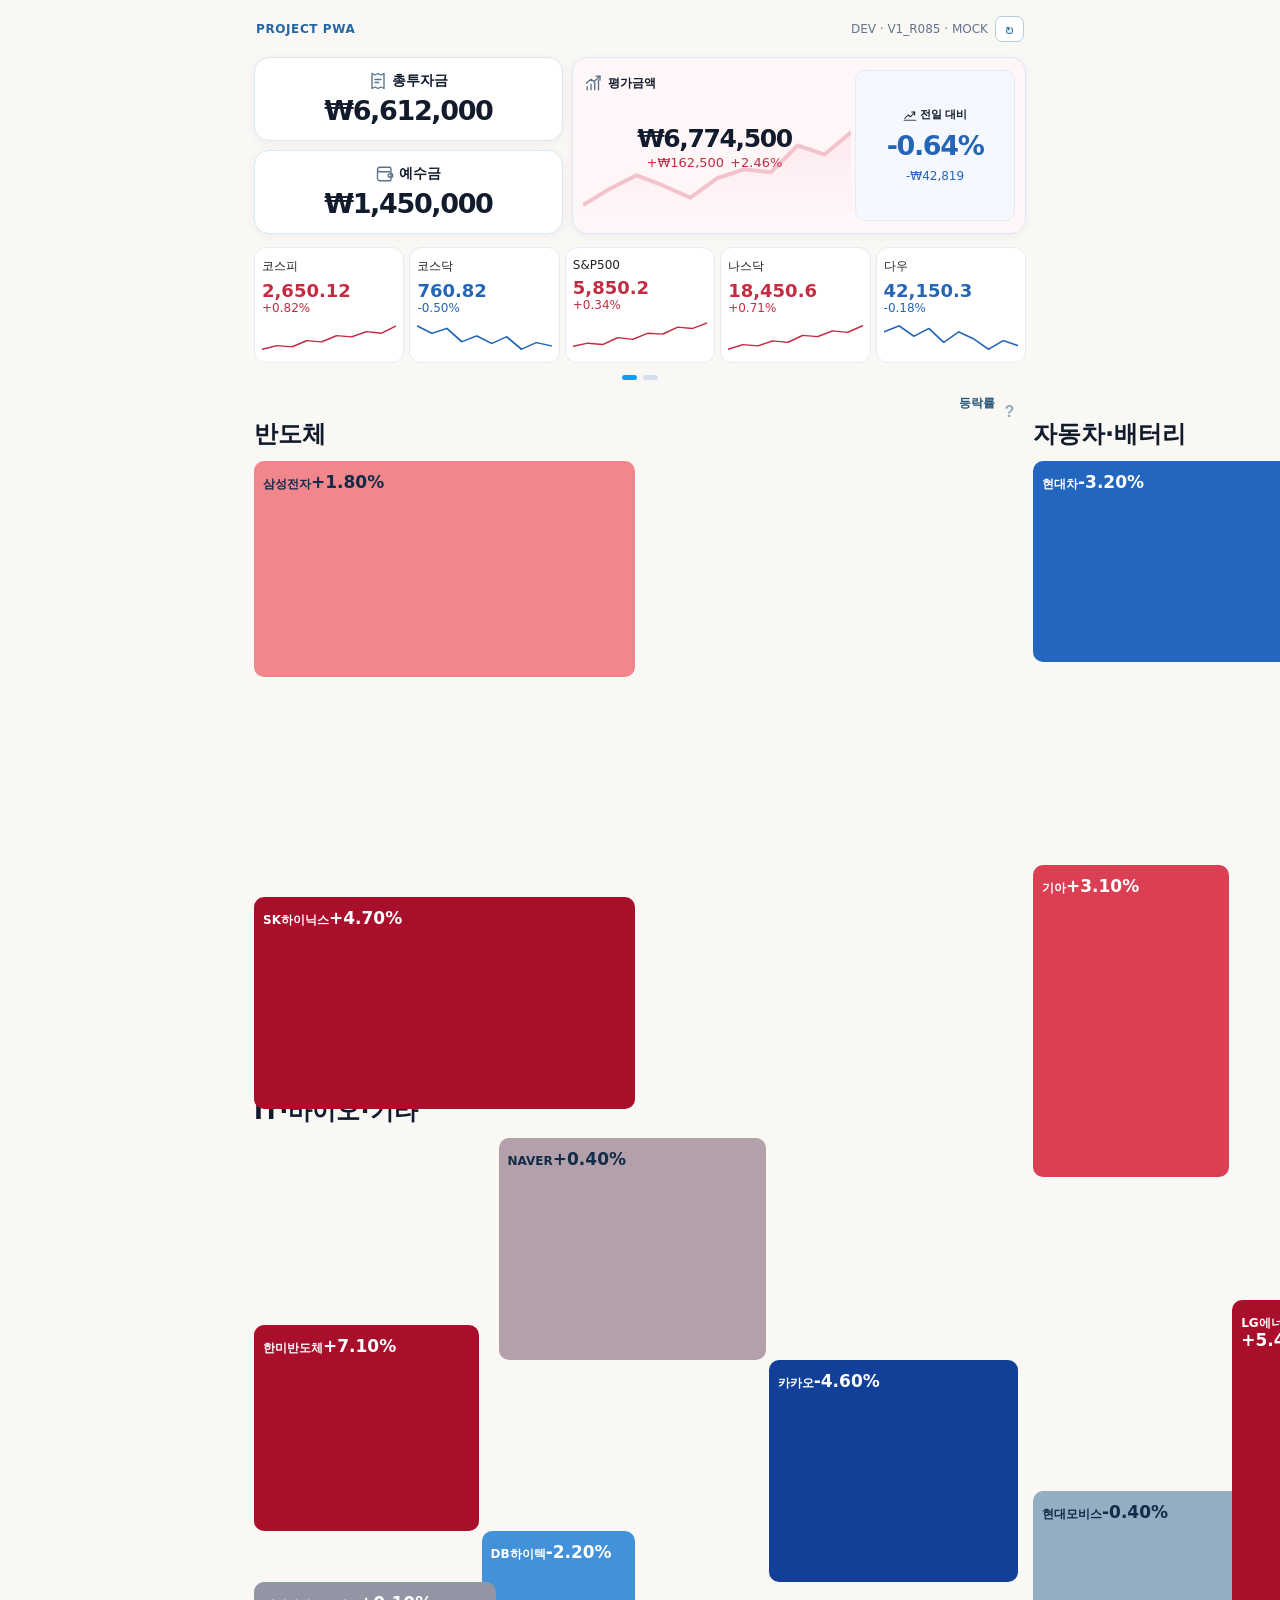
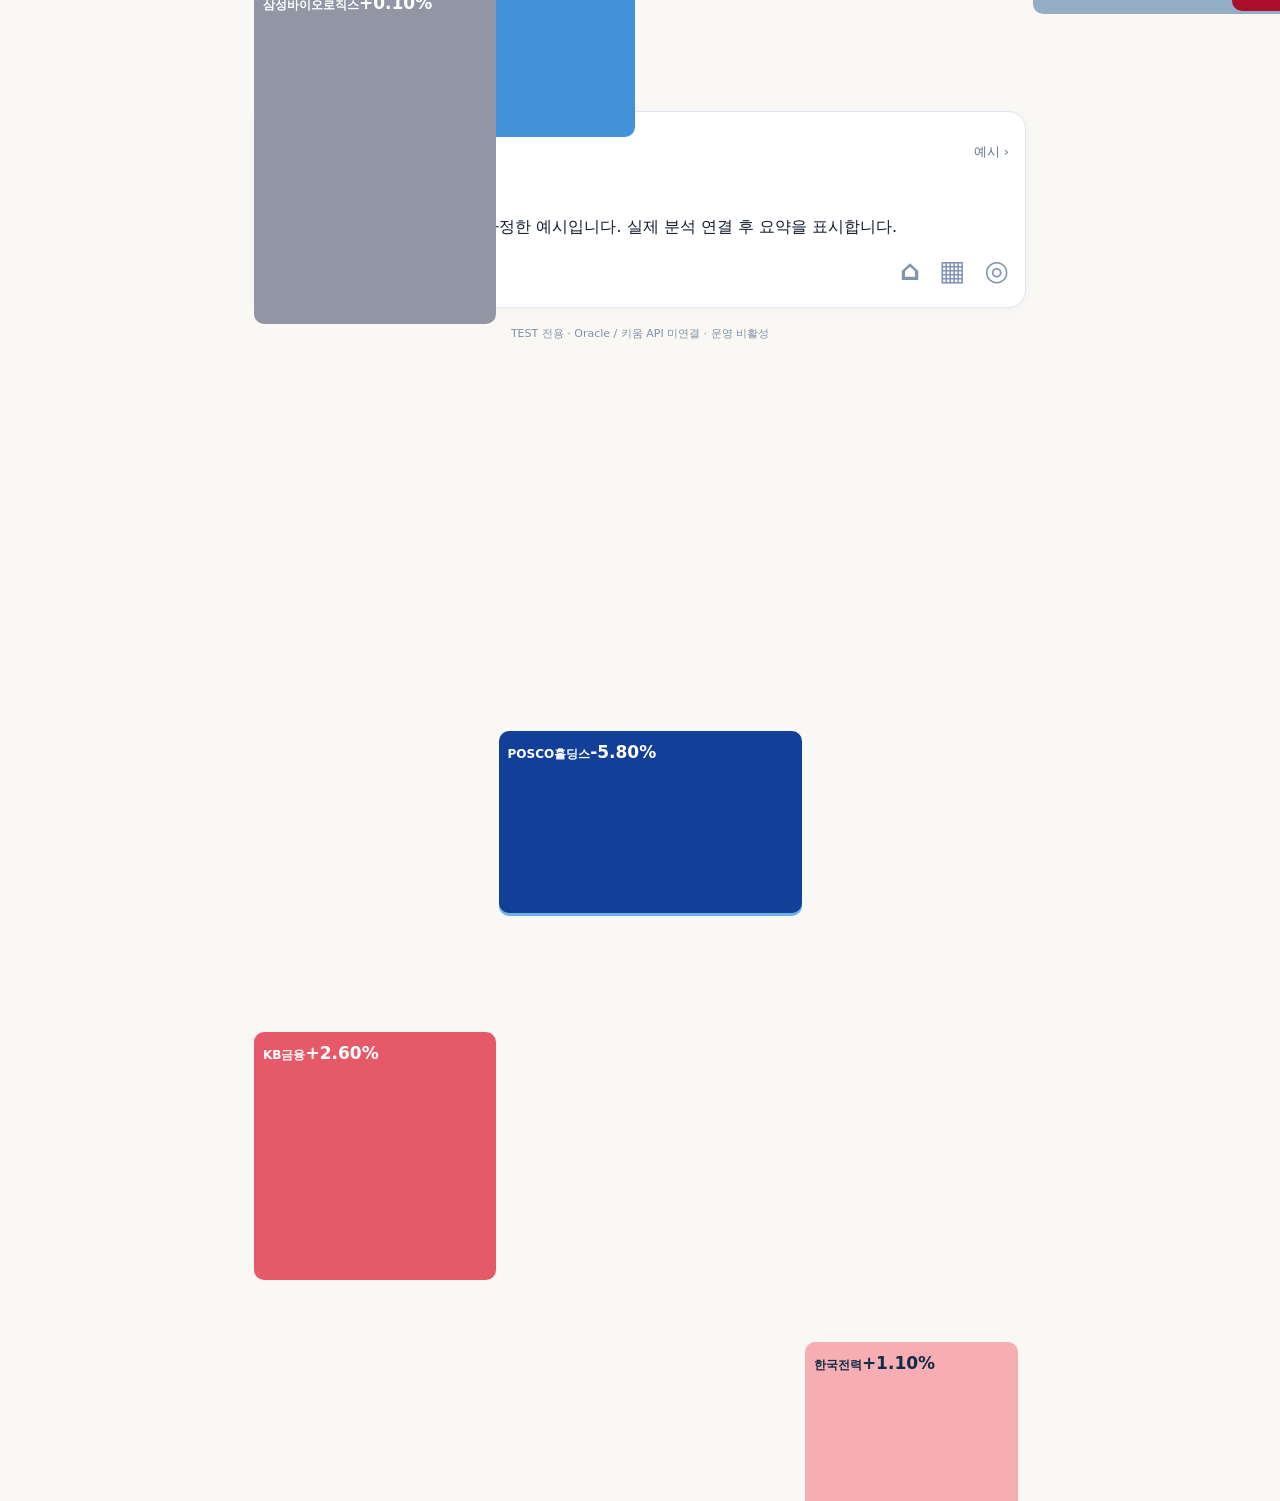
==== commit 993a5eb1: "V1_R085: publish exit dialog test build" ====
--- a/heatmap-dev/index.html
+++ b/heatmap-dev/index.html
@@ -1,9 +1,9 @@
-<!doctype html><html lang="ko"><head><meta charset="utf-8"><meta name="viewport" content="width=device-width, initial-scale=1, viewport-fit=cover"><meta name="theme-color" content="#edf5ff"><meta name="description" content="PROJECT PWA 참고 이미지 기반 모의 히트맵"><link rel="icon" href="./icon.svg" type="image/svg+xml"><link rel="manifest" href="./manifest.webmanifest?v=8"><link rel="stylesheet" href="./style.css?v=84"><title>PROJECT PWA · 히트맵 TEST</title></head><body>
+<!doctype html><html lang="ko"><head><meta charset="utf-8"><meta name="viewport" content="width=device-width, initial-scale=1, viewport-fit=cover"><meta name="theme-color" content="#edf5ff"><meta name="description" content="PROJECT PWA 참고 이미지 기반 모의 히트맵"><link rel="icon" href="./icon.svg" type="image/svg+xml"><link rel="manifest" href="./manifest.webmanifest?v=8"><link rel="stylesheet" href="./style.css?v=85"><title>PROJECT PWA · 히트맵 TEST</title></head><body>
 <div class="app">
-<header class="topline"><strong>PROJECT PWA</strong><div class="dev-tools"><span>DEV · V1_R084 · MOCK</span><button id="dev-refresh" class="dev-refresh" type="button" aria-label="개발 화면 새로고침" title="새로고침">↻</button></div></header>
+<header class="topline"><strong>PROJECT PWA</strong><div class="dev-tools"><span>DEV · V1_R085 · MOCK</span><button id="dev-refresh" class="dev-refresh" type="button" aria-label="개발 화면 새로고침" title="새로고침">↻</button></div></header>
 <main>
 <section class="asset-grid" aria-label="자산 현황"><div class="asset-left"><article class="asset-card"><div class="asset-label"><svg class="asset-icon" viewBox="0 0 24 24" fill="none" stroke="currentColor" stroke-width="1.8" stroke-linecap="round" stroke-linejoin="round" aria-hidden="true"><path d="M4 2v20l4-2 4 2 4-2 4 2V2l-4 2-4-2-4 2-4-2"/><path d="M8 10h8M8 14h5"/></svg> 총투자금</div><strong id="invested">—</strong></article><article class="asset-card"><div class="asset-label"><svg class="asset-icon" viewBox="0 0 24 24" fill="none" stroke="currentColor" stroke-width="1.8" stroke-linecap="round" stroke-linejoin="round" aria-hidden="true"><path d="M20 8V5a2 2 0 0 0-2-2H5a3 3 0 0 0 0 6h15v10a2 2 0 0 1-2 2H5a3 3 0 0 1-3-3V6"/><path d="M18 12h4v4h-4a2 2 0 0 1 0-4z"/></svg> 예수금</div><strong id="cash">—</strong></article></div><article class="asset-card valuation"><div class="valuation-main"><div class="asset-label"><svg class="asset-icon" viewBox="0 0 24 24" fill="none" stroke="currentColor" stroke-width="1.8" stroke-linecap="round" stroke-linejoin="round" aria-hidden="true"><path d="M3 17v4M8 14v7M13 11v10M18 8v13"/><path d="m2 12 6-5 4 3 8-7"/><path d="M15 3h5v5"/></svg> 평가금액</div><strong id="valuation">—</strong><div class="profit-line"><span id="profit">—</span> <span id="return">—</span></div><svg class="valuation-chart" viewBox="0 0 180 64" aria-hidden="true"><defs><linearGradient id="pink" x1="0" y1="0" x2="0" y2="1"><stop stop-color="#ff466b" stop-opacity=".28"/><stop offset="1" stop-color="#ff466b" stop-opacity="0"/></linearGradient></defs><path d="M0 57 L18 46 L36 37 L54 44 L72 52 L90 39 L108 33 L126 35 L144 17 L162 23 L180 8 L180 64 L0 64 Z" fill="url(#pink)"/><polyline points="0,57 18,46 36,37 54,44 72,52 90,39 108,33 126,35 144,17 162,23 180,8" fill="none" stroke="#f32751" stroke-width="2.7" stroke-linejoin="round"/></svg></div><div class="day-card"><span class="day-label"><svg class="asset-icon" viewBox="0 0 24 24" fill="none" stroke="currentColor" stroke-width="1.8" stroke-linecap="round" stroke-linejoin="round" aria-hidden="true"><path d="M2 21h20" opacity=".8"/><path d="m3 18 6-6 4 3 7-8"/><path d="M15 7h5v5"/></svg> 전일 대비</span><strong id="dayrate">—</strong><small id="dayprofit">—</small></div></article></section>
 <section class="market" aria-label="시장 지수"><div id="indices" class="index-row"></div><div id="index-pagination" class="pagination" role="group" aria-label="시장지수 가로 스크롤 위치"></div></section>
 <section class="heatmap-section"><button id="legend-help" class="legend-help" type="button" aria-label="등락률 색상 범례 보기" aria-controls="legend-popup" aria-expanded="false">?</button><div id="legend-popup" class="legend-popup" role="dialog" aria-label="등락률 색상 안내" hidden><div class="legend-popup-head"><strong>등락률 색상 안내</strong><button id="legend-close" type="button" aria-label="색상 안내 닫기">×</button></div><div class="legend scale-legend" aria-label="9단계 등락률 색상표"><span class="scale-item" style="background:#123F98;color:#FFFFFF">≤-4.5%</span><span class="scale-item" style="background:#246CC5;color:#FFFFFF">-3%</span><span class="scale-item" style="background:#4B9ADD;color:#FFFFFF">-2%</span><span class="scale-item" style="background:#A4D3F2;color:#19344A">-1%</span><span class="scale-item" style="background:#8793A2;color:#FFFFFF">0%</span><span class="scale-item" style="background:#F6B4B7;color:#3B2226">+1%</span><span class="scale-item" style="background:#F17A83;color:#3B2226">+2%</span><span class="scale-item" style="background:#DF4356;color:#FFFFFF">+3%</span><span class="scale-item" style="background:#A90E2B;color:#FFFFFF">≥+4.5%</span></div><p>상승 빨강 · 하락 파랑 · 보합 회색<br>기준색 사이 연속 변화 · ±4.5%부터 최대 농도</p></div><button id="heatmap-mode" type="button" aria-label="등락률 표시 중. 누르면 수익률로 전환">등락률</button><div id="sector-grid" class="sector-grid"></div></section>
 <section class="briefing" id="briefing-panel" aria-live="polite"><div id="briefing-default"><div class="briefing-title"><span class="briefing-icon">▤</span><h2>시장 브리핑</h2><span class="briefing-example">예시 ›</span></div><p class="time">◷ 분석 기준: 모의 데이터 · 실시간 아님</p><p>코스피와 코스닥 시장 흐름을 가정한 예시입니다. 실제 분석 연결 후 요약을 표시합니다.</p><div class="briefing-bottom"><span>자세히 보기 ›</span><nav aria-label="하단 메뉴"><span aria-label="홈">⌂</span><span aria-label="전체 메뉴">▦</span><span aria-label="설정">◎</span></nav></div></div><div id="stock-detail" class="stock-detail" hidden></div></section>
-</main><footer>TEST 전용 · Oracle / 키움 API 미연결 · 운영 비활성</footer></div><script src="./app.js?v=84" defer></script><script>if("serviceWorker" in navigator){window.addEventListener("load",()=>navigator.serviceWorker.register("./sw.js",{updateViaCache:"none"}).catch(e=>console.warn("DEV SW:",e)));}document.addEventListener("visibilitychange",()=>{if(!document.hidden&&navigator.serviceWorker?.controller)navigator.serviceWorker.getRegistration("./").then(r=>r?.update()).catch(()=>{});});</script><script>document.getElementById("dev-refresh").addEventListener("click",async function(){this.disabled=true;this.textContent="…";try{const reg=await navigator.serviceWorker?.getRegistration("./");if(reg)await Promise.race([reg.update(),new Promise(resolve=>setTimeout(resolve,1600))]);}catch(e){console.warn("SW update skipped",e)}const url=new URL(window.location.href);url.searchParams.set("v","61");url.searchParams.set("refresh",String(Date.now()));window.location.replace(url.toString());});</script><script>(function(){const help=document.getElementById("legend-help"),popup=document.getElementById("legend-popup"),close=document.getElementById("legend-close");function setOpen(open){popup.hidden=!open;help.setAttribute("aria-expanded",String(open));if(open)close.focus();else help.focus();}help.addEventListener("click",()=>setOpen(popup.hidden));close.addEventListener("click",()=>setOpen(false));document.addEventListener("pointerdown",e=>{if(!popup.hidden&&!popup.contains(e.target)&&!help.contains(e.target)){popup.hidden=true;help.setAttribute("aria-expanded","false");}});document.addEventListener("keydown",e=>{if(e.key==="Escape"&&!popup.hidden)setOpen(false);});})();</script></body></html>+</main><footer>TEST 전용 · Oracle / 키움 API 미연결 · 운영 비활성</footer></div><script src="./app.js?v=85" defer></script><script>if("serviceWorker" in navigator){window.addEventListener("load",()=>navigator.serviceWorker.register("./sw.js",{updateViaCache:"none"}).catch(e=>console.warn("DEV SW:",e)));}document.addEventListener("visibilitychange",()=>{if(!document.hidden&&navigator.serviceWorker?.controller)navigator.serviceWorker.getRegistration("./").then(r=>r?.update()).catch(()=>{});});</script><script>document.getElementById("dev-refresh").addEventListener("click",async function(){this.disabled=true;this.textContent="…";try{const reg=await navigator.serviceWorker?.getRegistration("./");if(reg)await Promise.race([reg.update(),new Promise(resolve=>setTimeout(resolve,1600))]);}catch(e){console.warn("SW update skipped",e)}const url=new URL(window.location.href);url.searchParams.set("v","61");url.searchParams.set("refresh",String(Date.now()));window.location.replace(url.toString());});</script><script>(function(){const help=document.getElementById("legend-help"),popup=document.getElementById("legend-popup"),close=document.getElementById("legend-close");function setOpen(open){popup.hidden=!open;help.setAttribute("aria-expanded",String(open));if(open)close.focus();else help.focus();}help.addEventListener("click",()=>setOpen(popup.hidden));close.addEventListener("click",()=>setOpen(false));document.addEventListener("pointerdown",e=>{if(!popup.hidden&&!popup.contains(e.target)&&!help.contains(e.target)){popup.hidden=true;help.setAttribute("aria-expanded","false");}});document.addEventListener("keydown",e=>{if(e.key==="Escape"&&!popup.hidden)setOpen(false);});})();</script></body></html>
--- a/heatmap-dev/style.css
+++ b/heatmap-dev/style.css
@@ -589,3 +589,14 @@
 /* V1_R083: Galaxy home-screen back gesture exit hint */
 .pwa-exit-toast{position:fixed;left:50%;bottom:max(26px,env(safe-area-inset-bottom));transform:translate(-50%,10px);max-width:calc(100vw - 32px);width:max-content;padding:10px 16px;border-radius:24px;background:rgba(30,39,52,.92);color:#fff;font-size:12px;font-weight:600;text-align:center;z-index:9999;opacity:0;pointer-events:none;transition:opacity .15s,transform .15s;box-shadow:0 3px 12px rgba(0,0,0,.18)}
 .pwa-exit-toast.visible{opacity:1;transform:translate(-50%,0)}
+
+/* V1_R085: exit confirmation dialog over the unchanged heatmap. */
+.pwa-exit-overlay[hidden]{display:none!important}
+.pwa-exit-overlay{position:fixed;inset:0;z-index:10000;display:flex;align-items:center;justify-content:center;padding:24px;background:rgba(12,22,35,.48)}
+.pwa-exit-dialog{box-sizing:border-box;width:min(100%,340px);padding:23px 20px 18px;border-radius:18px;background:#fff;color:#182639;box-shadow:0 14px 45px rgba(0,0,0,.24);text-align:left}
+.pwa-exit-dialog h2{font-size:18px;line-height:1.35;margin:0 0 12px;font-weight:750}
+.pwa-exit-dialog p{font-size:13px;line-height:1.6;margin:0 0 24px;color:#637187}
+.pwa-exit-actions{display:grid;grid-template-columns:1fr 1fr;gap:10px}
+.pwa-exit-actions button{min-height:43px;border-radius:11px;font-size:14px;font-weight:700;cursor:pointer}
+.pwa-exit-cancel{border:1px solid #d7e0ea;background:#fff;color:#34465b}
+.pwa-exit-confirm{border:1px solid #246bb3;background:#246bb3;color:#fff}
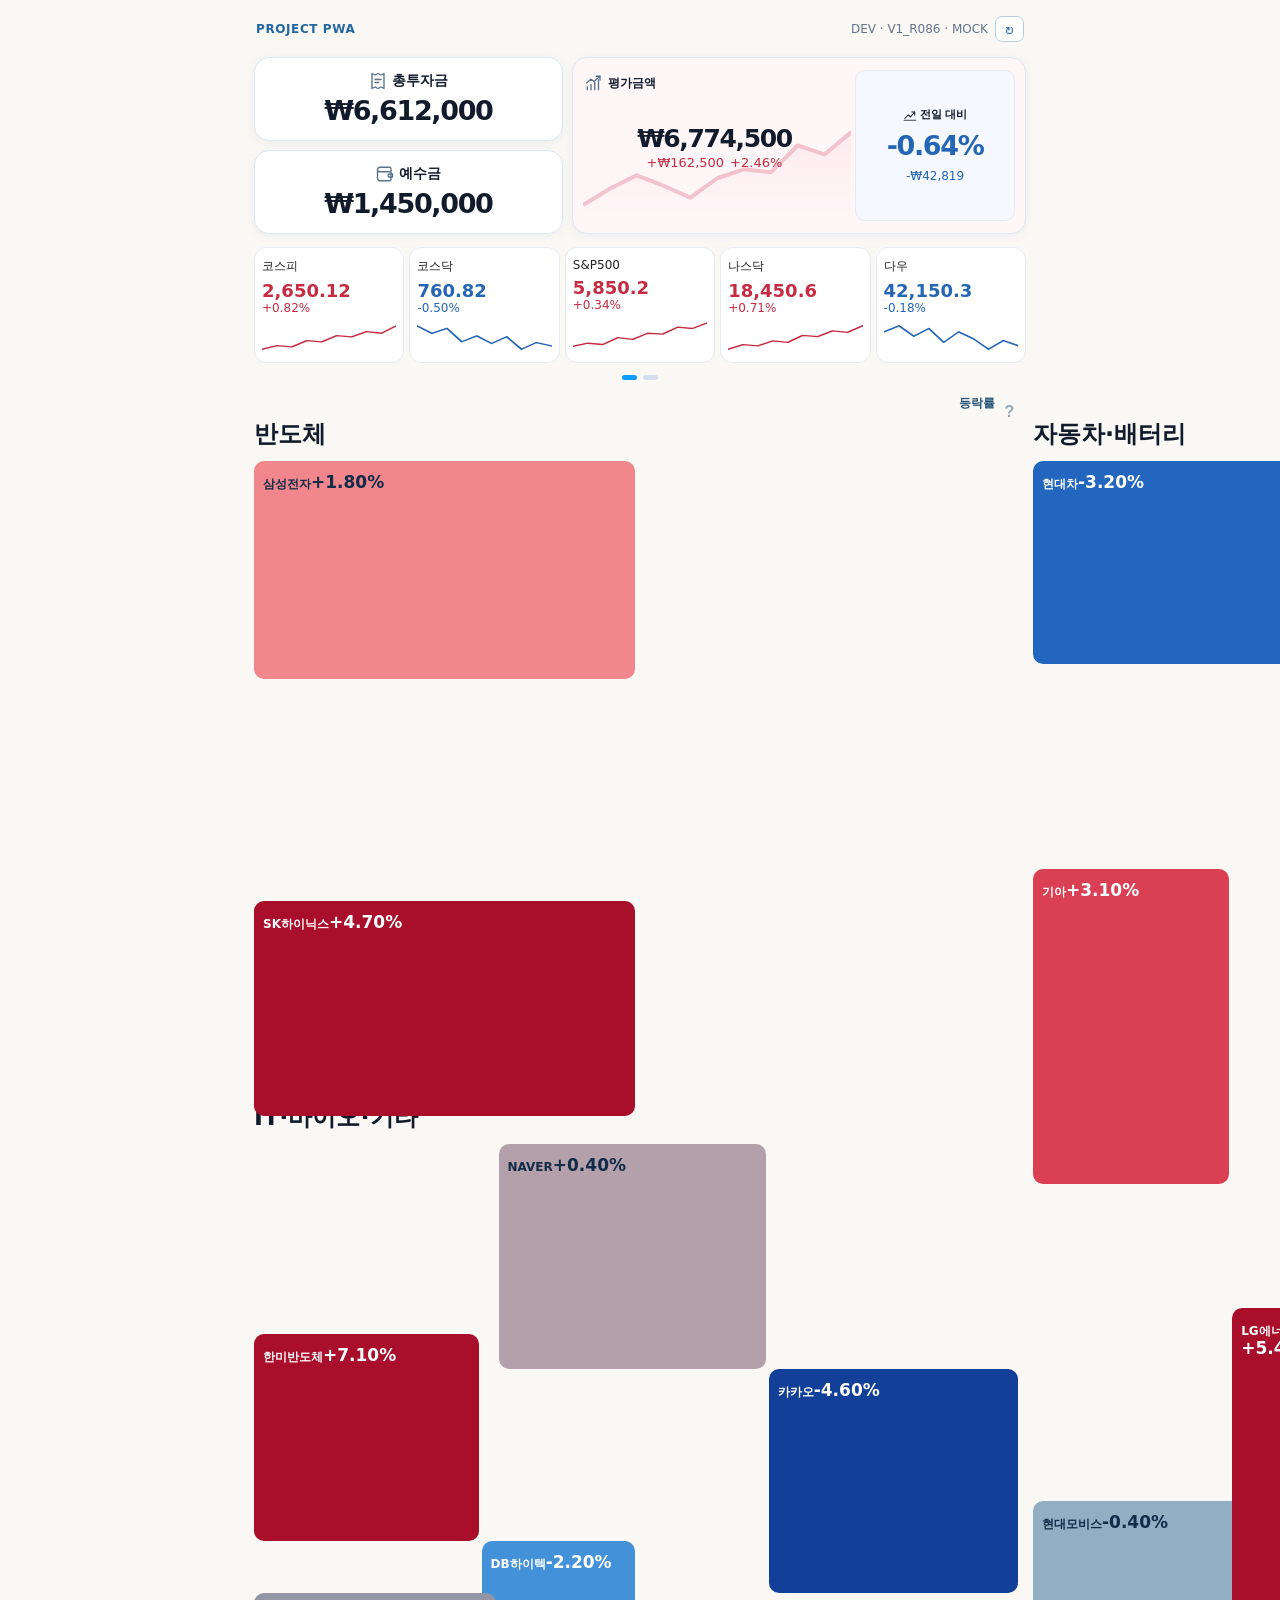
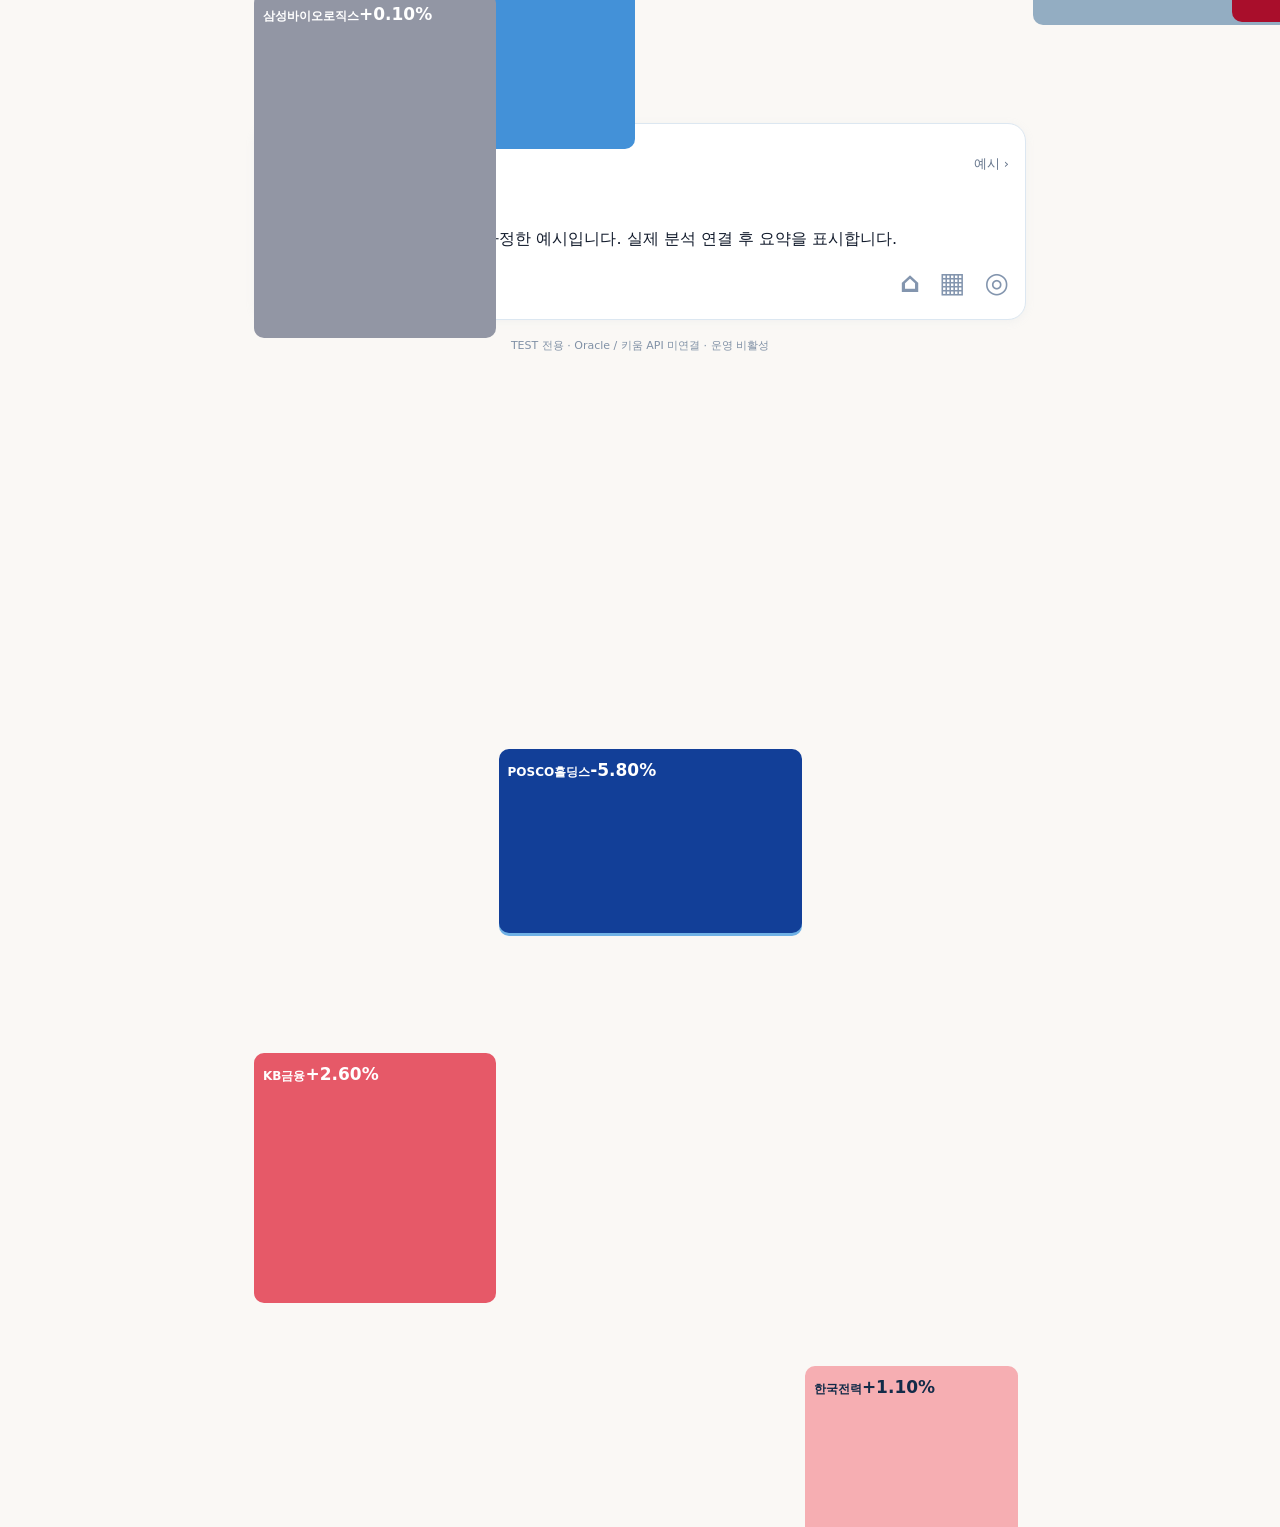
==== commit 88ad9103: "V1_R086: publish corrected exit handling for Galaxy test" ====
--- a/heatmap-dev/index.html
+++ b/heatmap-dev/index.html
@@ -1,9 +1,9 @@
-<!doctype html><html lang="ko"><head><meta charset="utf-8"><meta name="viewport" content="width=device-width, initial-scale=1, viewport-fit=cover"><meta name="theme-color" content="#edf5ff"><meta name="description" content="PROJECT PWA 참고 이미지 기반 모의 히트맵"><link rel="icon" href="./icon.svg" type="image/svg+xml"><link rel="manifest" href="./manifest.webmanifest?v=8"><link rel="stylesheet" href="./style.css?v=85"><title>PROJECT PWA · 히트맵 TEST</title></head><body>
+<!doctype html><html lang="ko"><head><meta charset="utf-8"><meta name="viewport" content="width=device-width, initial-scale=1, viewport-fit=cover"><meta name="theme-color" content="#edf5ff"><meta name="description" content="PROJECT PWA 참고 이미지 기반 모의 히트맵"><link rel="icon" href="./icon.svg" type="image/svg+xml"><link rel="manifest" href="./manifest.webmanifest?v=8"><link rel="stylesheet" href="./style.css?v=86"><title>PROJECT PWA · 히트맵 TEST</title></head><body>
 <div class="app">
-<header class="topline"><strong>PROJECT PWA</strong><div class="dev-tools"><span>DEV · V1_R085 · MOCK</span><button id="dev-refresh" class="dev-refresh" type="button" aria-label="개발 화면 새로고침" title="새로고침">↻</button></div></header>
+<header class="topline"><strong>PROJECT PWA</strong><div class="dev-tools"><span>DEV · V1_R086 · MOCK</span><button id="dev-refresh" class="dev-refresh" type="button" aria-label="개발 화면 새로고침" title="새로고침">↻</button></div></header>
 <main>
 <section class="asset-grid" aria-label="자산 현황"><div class="asset-left"><article class="asset-card"><div class="asset-label"><svg class="asset-icon" viewBox="0 0 24 24" fill="none" stroke="currentColor" stroke-width="1.8" stroke-linecap="round" stroke-linejoin="round" aria-hidden="true"><path d="M4 2v20l4-2 4 2 4-2 4 2V2l-4 2-4-2-4 2-4-2"/><path d="M8 10h8M8 14h5"/></svg> 총투자금</div><strong id="invested">—</strong></article><article class="asset-card"><div class="asset-label"><svg class="asset-icon" viewBox="0 0 24 24" fill="none" stroke="currentColor" stroke-width="1.8" stroke-linecap="round" stroke-linejoin="round" aria-hidden="true"><path d="M20 8V5a2 2 0 0 0-2-2H5a3 3 0 0 0 0 6h15v10a2 2 0 0 1-2 2H5a3 3 0 0 1-3-3V6"/><path d="M18 12h4v4h-4a2 2 0 0 1 0-4z"/></svg> 예수금</div><strong id="cash">—</strong></article></div><article class="asset-card valuation"><div class="valuation-main"><div class="asset-label"><svg class="asset-icon" viewBox="0 0 24 24" fill="none" stroke="currentColor" stroke-width="1.8" stroke-linecap="round" stroke-linejoin="round" aria-hidden="true"><path d="M3 17v4M8 14v7M13 11v10M18 8v13"/><path d="m2 12 6-5 4 3 8-7"/><path d="M15 3h5v5"/></svg> 평가금액</div><strong id="valuation">—</strong><div class="profit-line"><span id="profit">—</span> <span id="return">—</span></div><svg class="valuation-chart" viewBox="0 0 180 64" aria-hidden="true"><defs><linearGradient id="pink" x1="0" y1="0" x2="0" y2="1"><stop stop-color="#ff466b" stop-opacity=".28"/><stop offset="1" stop-color="#ff466b" stop-opacity="0"/></linearGradient></defs><path d="M0 57 L18 46 L36 37 L54 44 L72 52 L90 39 L108 33 L126 35 L144 17 L162 23 L180 8 L180 64 L0 64 Z" fill="url(#pink)"/><polyline points="0,57 18,46 36,37 54,44 72,52 90,39 108,33 126,35 144,17 162,23 180,8" fill="none" stroke="#f32751" stroke-width="2.7" stroke-linejoin="round"/></svg></div><div class="day-card"><span class="day-label"><svg class="asset-icon" viewBox="0 0 24 24" fill="none" stroke="currentColor" stroke-width="1.8" stroke-linecap="round" stroke-linejoin="round" aria-hidden="true"><path d="M2 21h20" opacity=".8"/><path d="m3 18 6-6 4 3 7-8"/><path d="M15 7h5v5"/></svg> 전일 대비</span><strong id="dayrate">—</strong><small id="dayprofit">—</small></div></article></section>
 <section class="market" aria-label="시장 지수"><div id="indices" class="index-row"></div><div id="index-pagination" class="pagination" role="group" aria-label="시장지수 가로 스크롤 위치"></div></section>
 <section class="heatmap-section"><button id="legend-help" class="legend-help" type="button" aria-label="등락률 색상 범례 보기" aria-controls="legend-popup" aria-expanded="false">?</button><div id="legend-popup" class="legend-popup" role="dialog" aria-label="등락률 색상 안내" hidden><div class="legend-popup-head"><strong>등락률 색상 안내</strong><button id="legend-close" type="button" aria-label="색상 안내 닫기">×</button></div><div class="legend scale-legend" aria-label="9단계 등락률 색상표"><span class="scale-item" style="background:#123F98;color:#FFFFFF">≤-4.5%</span><span class="scale-item" style="background:#246CC5;color:#FFFFFF">-3%</span><span class="scale-item" style="background:#4B9ADD;color:#FFFFFF">-2%</span><span class="scale-item" style="background:#A4D3F2;color:#19344A">-1%</span><span class="scale-item" style="background:#8793A2;color:#FFFFFF">0%</span><span class="scale-item" style="background:#F6B4B7;color:#3B2226">+1%</span><span class="scale-item" style="background:#F17A83;color:#3B2226">+2%</span><span class="scale-item" style="background:#DF4356;color:#FFFFFF">+3%</span><span class="scale-item" style="background:#A90E2B;color:#FFFFFF">≥+4.5%</span></div><p>상승 빨강 · 하락 파랑 · 보합 회색<br>기준색 사이 연속 변화 · ±4.5%부터 최대 농도</p></div><button id="heatmap-mode" type="button" aria-label="등락률 표시 중. 누르면 수익률로 전환">등락률</button><div id="sector-grid" class="sector-grid"></div></section>
 <section class="briefing" id="briefing-panel" aria-live="polite"><div id="briefing-default"><div class="briefing-title"><span class="briefing-icon">▤</span><h2>시장 브리핑</h2><span class="briefing-example">예시 ›</span></div><p class="time">◷ 분석 기준: 모의 데이터 · 실시간 아님</p><p>코스피와 코스닥 시장 흐름을 가정한 예시입니다. 실제 분석 연결 후 요약을 표시합니다.</p><div class="briefing-bottom"><span>자세히 보기 ›</span><nav aria-label="하단 메뉴"><span aria-label="홈">⌂</span><span aria-label="전체 메뉴">▦</span><span aria-label="설정">◎</span></nav></div></div><div id="stock-detail" class="stock-detail" hidden></div></section>
-</main><footer>TEST 전용 · Oracle / 키움 API 미연결 · 운영 비활성</footer></div><script src="./app.js?v=85" defer></script><script>if("serviceWorker" in navigator){window.addEventListener("load",()=>navigator.serviceWorker.register("./sw.js",{updateViaCache:"none"}).catch(e=>console.warn("DEV SW:",e)));}document.addEventListener("visibilitychange",()=>{if(!document.hidden&&navigator.serviceWorker?.controller)navigator.serviceWorker.getRegistration("./").then(r=>r?.update()).catch(()=>{});});</script><script>document.getElementById("dev-refresh").addEventListener("click",async function(){this.disabled=true;this.textContent="…";try{const reg=await navigator.serviceWorker?.getRegistration("./");if(reg)await Promise.race([reg.update(),new Promise(resolve=>setTimeout(resolve,1600))]);}catch(e){console.warn("SW update skipped",e)}const url=new URL(window.location.href);url.searchParams.set("v","61");url.searchParams.set("refresh",String(Date.now()));window.location.replace(url.toString());});</script><script>(function(){const help=document.getElementById("legend-help"),popup=document.getElementById("legend-popup"),close=document.getElementById("legend-close");function setOpen(open){popup.hidden=!open;help.setAttribute("aria-expanded",String(open));if(open)close.focus();else help.focus();}help.addEventListener("click",()=>setOpen(popup.hidden));close.addEventListener("click",()=>setOpen(false));document.addEventListener("pointerdown",e=>{if(!popup.hidden&&!popup.contains(e.target)&&!help.contains(e.target)){popup.hidden=true;help.setAttribute("aria-expanded","false");}});document.addEventListener("keydown",e=>{if(e.key==="Escape"&&!popup.hidden)setOpen(false);});})();</script></body></html>+</main><footer>TEST 전용 · Oracle / 키움 API 미연결 · 운영 비활성</footer></div><script src="./app.js?v=86" defer></script><script>if("serviceWorker" in navigator){window.addEventListener("load",()=>navigator.serviceWorker.register("./sw.js",{updateViaCache:"none"}).catch(e=>console.warn("DEV SW:",e)));}document.addEventListener("visibilitychange",()=>{if(!document.hidden&&navigator.serviceWorker?.controller)navigator.serviceWorker.getRegistration("./").then(r=>r?.update()).catch(()=>{});});</script><script>document.getElementById("dev-refresh").addEventListener("click",async function(){this.disabled=true;this.textContent="…";try{const reg=await navigator.serviceWorker?.getRegistration("./");if(reg)await Promise.race([reg.update(),new Promise(resolve=>setTimeout(resolve,1600))]);}catch(e){console.warn("SW update skipped",e)}const url=new URL(window.location.href);url.searchParams.set("v","61");url.searchParams.set("refresh",String(Date.now()));window.location.replace(url.toString());});</script><script>(function(){const help=document.getElementById("legend-help"),popup=document.getElementById("legend-popup"),close=document.getElementById("legend-close");function setOpen(open){popup.hidden=!open;help.setAttribute("aria-expanded",String(open));if(open)close.focus();else help.focus();}help.addEventListener("click",()=>setOpen(popup.hidden));close.addEventListener("click",()=>setOpen(false));document.addEventListener("pointerdown",e=>{if(!popup.hidden&&!popup.contains(e.target)&&!help.contains(e.target)){popup.hidden=true;help.setAttribute("aria-expanded","false");}});document.addEventListener("keydown",e=>{if(e.key==="Escape"&&!popup.hidden)setOpen(false);});})();</script></body></html>
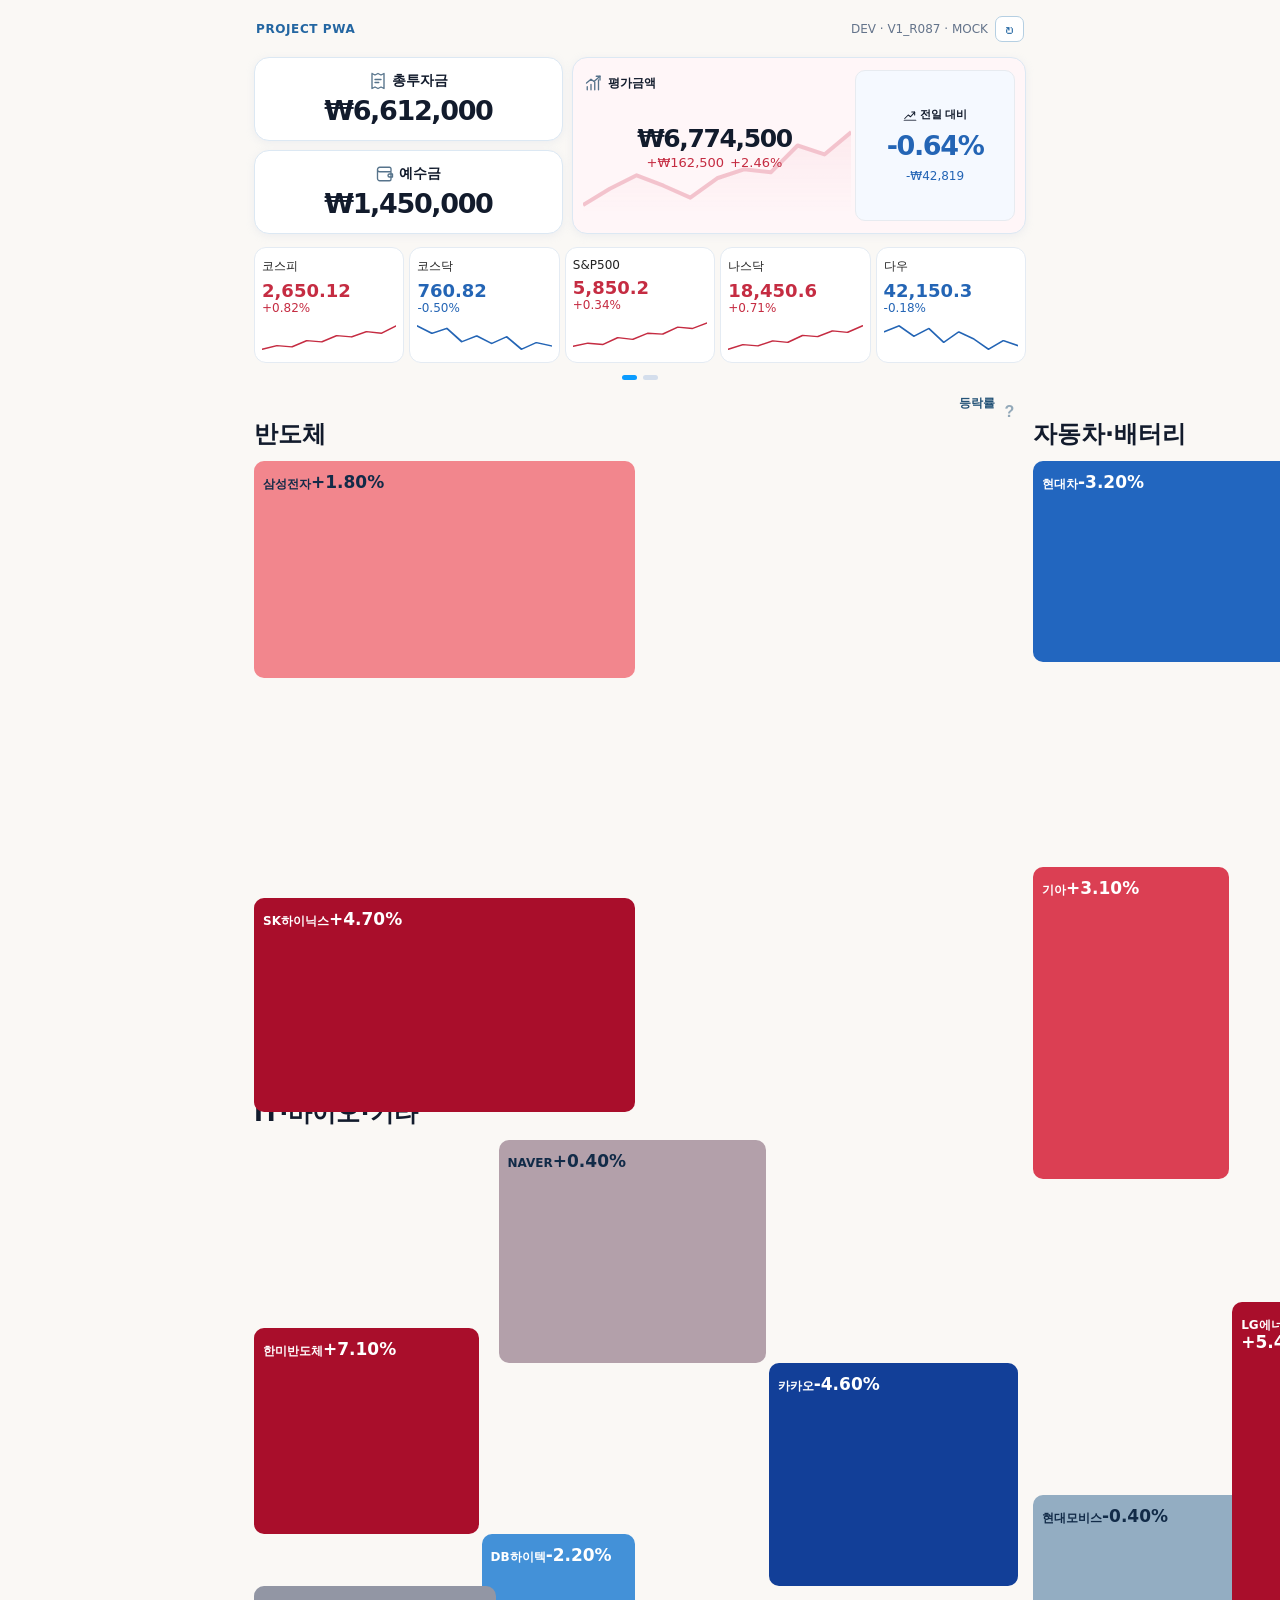
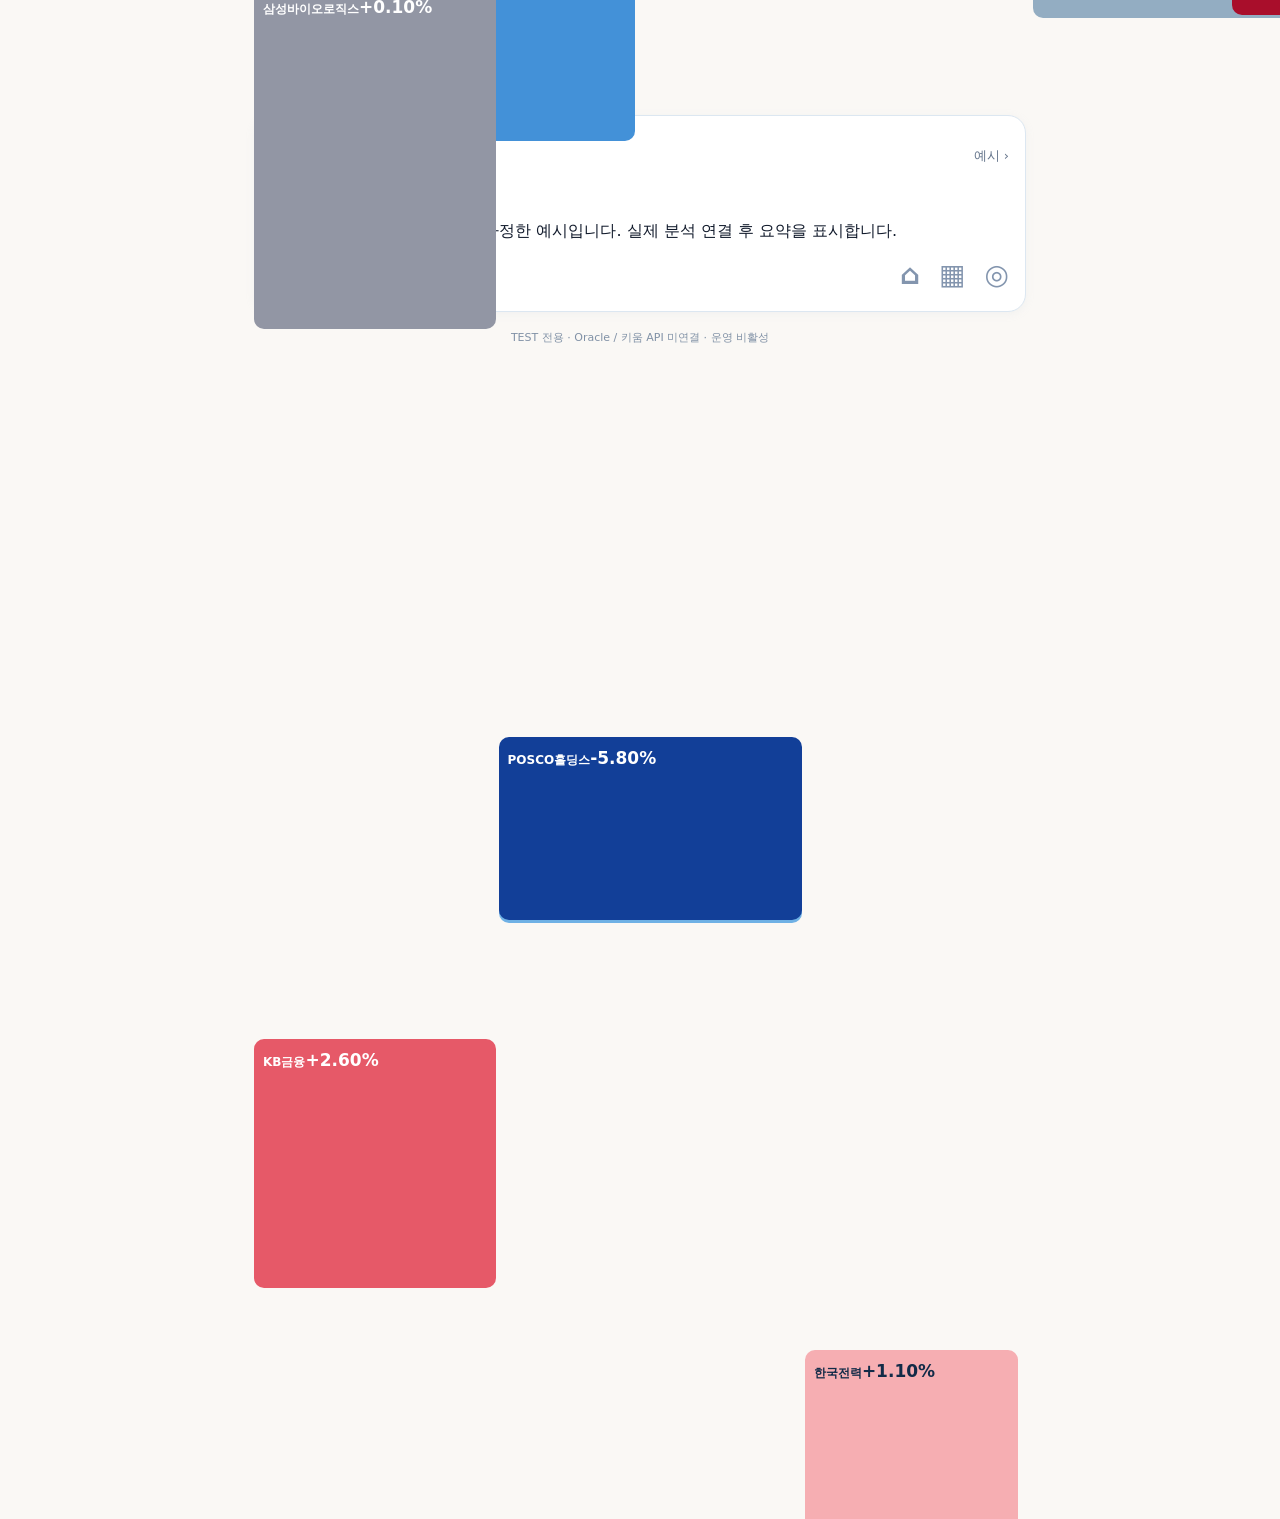
==== commit 37fa25db: "V1_R087: publish removal of custom exit behavior" ====
--- a/heatmap-dev/index.html
+++ b/heatmap-dev/index.html
@@ -1,9 +1,9 @@
-<!doctype html><html lang="ko"><head><meta charset="utf-8"><meta name="viewport" content="width=device-width, initial-scale=1, viewport-fit=cover"><meta name="theme-color" content="#edf5ff"><meta name="description" content="PROJECT PWA 참고 이미지 기반 모의 히트맵"><link rel="icon" href="./icon.svg" type="image/svg+xml"><link rel="manifest" href="./manifest.webmanifest?v=8"><link rel="stylesheet" href="./style.css?v=86"><title>PROJECT PWA · 히트맵 TEST</title></head><body>
+<!doctype html><html lang="ko"><head><meta charset="utf-8"><meta name="viewport" content="width=device-width, initial-scale=1, viewport-fit=cover"><meta name="theme-color" content="#edf5ff"><meta name="description" content="PROJECT PWA 참고 이미지 기반 모의 히트맵"><link rel="icon" href="./icon.svg" type="image/svg+xml"><link rel="manifest" href="./manifest.webmanifest?v=8"><link rel="stylesheet" href="./style.css?v=87"><title>PROJECT PWA · 히트맵 TEST</title></head><body>
 <div class="app">
-<header class="topline"><strong>PROJECT PWA</strong><div class="dev-tools"><span>DEV · V1_R086 · MOCK</span><button id="dev-refresh" class="dev-refresh" type="button" aria-label="개발 화면 새로고침" title="새로고침">↻</button></div></header>
+<header class="topline"><strong>PROJECT PWA</strong><div class="dev-tools"><span>DEV · V1_R087 · MOCK</span><button id="dev-refresh" class="dev-refresh" type="button" aria-label="개발 화면 새로고침" title="새로고침">↻</button></div></header>
 <main>
 <section class="asset-grid" aria-label="자산 현황"><div class="asset-left"><article class="asset-card"><div class="asset-label"><svg class="asset-icon" viewBox="0 0 24 24" fill="none" stroke="currentColor" stroke-width="1.8" stroke-linecap="round" stroke-linejoin="round" aria-hidden="true"><path d="M4 2v20l4-2 4 2 4-2 4 2V2l-4 2-4-2-4 2-4-2"/><path d="M8 10h8M8 14h5"/></svg> 총투자금</div><strong id="invested">—</strong></article><article class="asset-card"><div class="asset-label"><svg class="asset-icon" viewBox="0 0 24 24" fill="none" stroke="currentColor" stroke-width="1.8" stroke-linecap="round" stroke-linejoin="round" aria-hidden="true"><path d="M20 8V5a2 2 0 0 0-2-2H5a3 3 0 0 0 0 6h15v10a2 2 0 0 1-2 2H5a3 3 0 0 1-3-3V6"/><path d="M18 12h4v4h-4a2 2 0 0 1 0-4z"/></svg> 예수금</div><strong id="cash">—</strong></article></div><article class="asset-card valuation"><div class="valuation-main"><div class="asset-label"><svg class="asset-icon" viewBox="0 0 24 24" fill="none" stroke="currentColor" stroke-width="1.8" stroke-linecap="round" stroke-linejoin="round" aria-hidden="true"><path d="M3 17v4M8 14v7M13 11v10M18 8v13"/><path d="m2 12 6-5 4 3 8-7"/><path d="M15 3h5v5"/></svg> 평가금액</div><strong id="valuation">—</strong><div class="profit-line"><span id="profit">—</span> <span id="return">—</span></div><svg class="valuation-chart" viewBox="0 0 180 64" aria-hidden="true"><defs><linearGradient id="pink" x1="0" y1="0" x2="0" y2="1"><stop stop-color="#ff466b" stop-opacity=".28"/><stop offset="1" stop-color="#ff466b" stop-opacity="0"/></linearGradient></defs><path d="M0 57 L18 46 L36 37 L54 44 L72 52 L90 39 L108 33 L126 35 L144 17 L162 23 L180 8 L180 64 L0 64 Z" fill="url(#pink)"/><polyline points="0,57 18,46 36,37 54,44 72,52 90,39 108,33 126,35 144,17 162,23 180,8" fill="none" stroke="#f32751" stroke-width="2.7" stroke-linejoin="round"/></svg></div><div class="day-card"><span class="day-label"><svg class="asset-icon" viewBox="0 0 24 24" fill="none" stroke="currentColor" stroke-width="1.8" stroke-linecap="round" stroke-linejoin="round" aria-hidden="true"><path d="M2 21h20" opacity=".8"/><path d="m3 18 6-6 4 3 7-8"/><path d="M15 7h5v5"/></svg> 전일 대비</span><strong id="dayrate">—</strong><small id="dayprofit">—</small></div></article></section>
 <section class="market" aria-label="시장 지수"><div id="indices" class="index-row"></div><div id="index-pagination" class="pagination" role="group" aria-label="시장지수 가로 스크롤 위치"></div></section>
 <section class="heatmap-section"><button id="legend-help" class="legend-help" type="button" aria-label="등락률 색상 범례 보기" aria-controls="legend-popup" aria-expanded="false">?</button><div id="legend-popup" class="legend-popup" role="dialog" aria-label="등락률 색상 안내" hidden><div class="legend-popup-head"><strong>등락률 색상 안내</strong><button id="legend-close" type="button" aria-label="색상 안내 닫기">×</button></div><div class="legend scale-legend" aria-label="9단계 등락률 색상표"><span class="scale-item" style="background:#123F98;color:#FFFFFF">≤-4.5%</span><span class="scale-item" style="background:#246CC5;color:#FFFFFF">-3%</span><span class="scale-item" style="background:#4B9ADD;color:#FFFFFF">-2%</span><span class="scale-item" style="background:#A4D3F2;color:#19344A">-1%</span><span class="scale-item" style="background:#8793A2;color:#FFFFFF">0%</span><span class="scale-item" style="background:#F6B4B7;color:#3B2226">+1%</span><span class="scale-item" style="background:#F17A83;color:#3B2226">+2%</span><span class="scale-item" style="background:#DF4356;color:#FFFFFF">+3%</span><span class="scale-item" style="background:#A90E2B;color:#FFFFFF">≥+4.5%</span></div><p>상승 빨강 · 하락 파랑 · 보합 회색<br>기준색 사이 연속 변화 · ±4.5%부터 최대 농도</p></div><button id="heatmap-mode" type="button" aria-label="등락률 표시 중. 누르면 수익률로 전환">등락률</button><div id="sector-grid" class="sector-grid"></div></section>
 <section class="briefing" id="briefing-panel" aria-live="polite"><div id="briefing-default"><div class="briefing-title"><span class="briefing-icon">▤</span><h2>시장 브리핑</h2><span class="briefing-example">예시 ›</span></div><p class="time">◷ 분석 기준: 모의 데이터 · 실시간 아님</p><p>코스피와 코스닥 시장 흐름을 가정한 예시입니다. 실제 분석 연결 후 요약을 표시합니다.</p><div class="briefing-bottom"><span>자세히 보기 ›</span><nav aria-label="하단 메뉴"><span aria-label="홈">⌂</span><span aria-label="전체 메뉴">▦</span><span aria-label="설정">◎</span></nav></div></div><div id="stock-detail" class="stock-detail" hidden></div></section>
-</main><footer>TEST 전용 · Oracle / 키움 API 미연결 · 운영 비활성</footer></div><script src="./app.js?v=86" defer></script><script>if("serviceWorker" in navigator){window.addEventListener("load",()=>navigator.serviceWorker.register("./sw.js",{updateViaCache:"none"}).catch(e=>console.warn("DEV SW:",e)));}document.addEventListener("visibilitychange",()=>{if(!document.hidden&&navigator.serviceWorker?.controller)navigator.serviceWorker.getRegistration("./").then(r=>r?.update()).catch(()=>{});});</script><script>document.getElementById("dev-refresh").addEventListener("click",async function(){this.disabled=true;this.textContent="…";try{const reg=await navigator.serviceWorker?.getRegistration("./");if(reg)await Promise.race([reg.update(),new Promise(resolve=>setTimeout(resolve,1600))]);}catch(e){console.warn("SW update skipped",e)}const url=new URL(window.location.href);url.searchParams.set("v","61");url.searchParams.set("refresh",String(Date.now()));window.location.replace(url.toString());});</script><script>(function(){const help=document.getElementById("legend-help"),popup=document.getElementById("legend-popup"),close=document.getElementById("legend-close");function setOpen(open){popup.hidden=!open;help.setAttribute("aria-expanded",String(open));if(open)close.focus();else help.focus();}help.addEventListener("click",()=>setOpen(popup.hidden));close.addEventListener("click",()=>setOpen(false));document.addEventListener("pointerdown",e=>{if(!popup.hidden&&!popup.contains(e.target)&&!help.contains(e.target)){popup.hidden=true;help.setAttribute("aria-expanded","false");}});document.addEventListener("keydown",e=>{if(e.key==="Escape"&&!popup.hidden)setOpen(false);});})();</script></body></html>+</main><footer>TEST 전용 · Oracle / 키움 API 미연결 · 운영 비활성</footer></div><script src="./app.js?v=87" defer></script><script>if("serviceWorker" in navigator){window.addEventListener("load",()=>navigator.serviceWorker.register("./sw.js",{updateViaCache:"none"}).catch(e=>console.warn("DEV SW:",e)));}document.addEventListener("visibilitychange",()=>{if(!document.hidden&&navigator.serviceWorker?.controller)navigator.serviceWorker.getRegistration("./").then(r=>r?.update()).catch(()=>{});});</script><script>document.getElementById("dev-refresh").addEventListener("click",async function(){this.disabled=true;this.textContent="…";try{const reg=await navigator.serviceWorker?.getRegistration("./");if(reg)await Promise.race([reg.update(),new Promise(resolve=>setTimeout(resolve,1600))]);}catch(e){console.warn("SW update skipped",e)}const url=new URL(window.location.href);url.searchParams.set("v","61");url.searchParams.set("refresh",String(Date.now()));window.location.replace(url.toString());});</script><script>(function(){const help=document.getElementById("legend-help"),popup=document.getElementById("legend-popup"),close=document.getElementById("legend-close");function setOpen(open){popup.hidden=!open;help.setAttribute("aria-expanded",String(open));if(open)close.focus();else help.focus();}help.addEventListener("click",()=>setOpen(popup.hidden));close.addEventListener("click",()=>setOpen(false));document.addEventListener("pointerdown",e=>{if(!popup.hidden&&!popup.contains(e.target)&&!help.contains(e.target)){popup.hidden=true;help.setAttribute("aria-expanded","false");}});document.addEventListener("keydown",e=>{if(e.key==="Escape"&&!popup.hidden)setOpen(false);});})();</script></body></html>
--- a/heatmap-dev/style.css
+++ b/heatmap-dev/style.css
@@ -587,16 +587,5 @@
 }
 
 /* V1_R083: Galaxy home-screen back gesture exit hint */
-.pwa-exit-toast{position:fixed;left:50%;bottom:max(26px,env(safe-area-inset-bottom));transform:translate(-50%,10px);max-width:calc(100vw - 32px);width:max-content;padding:10px 16px;border-radius:24px;background:rgba(30,39,52,.92);color:#fff;font-size:12px;font-weight:600;text-align:center;z-index:9999;opacity:0;pointer-events:none;transition:opacity .15s,transform .15s;box-shadow:0 3px 12px rgba(0,0,0,.18)}
-.pwa-exit-toast.visible{opacity:1;transform:translate(-50%,0)}
-
-/* V1_R085: exit confirmation dialog over the unchanged heatmap. */
-.pwa-exit-overlay[hidden]{display:none!important}
-.pwa-exit-overlay{position:fixed;inset:0;z-index:10000;display:flex;align-items:center;justify-content:center;padding:24px;background:rgba(12,22,35,.48)}
-.pwa-exit-dialog{box-sizing:border-box;width:min(100%,340px);padding:23px 20px 18px;border-radius:18px;background:#fff;color:#182639;box-shadow:0 14px 45px rgba(0,0,0,.24);text-align:left}
-.pwa-exit-dialog h2{font-size:18px;line-height:1.35;margin:0 0 12px;font-weight:750}
-.pwa-exit-dialog p{font-size:13px;line-height:1.6;margin:0 0 24px;color:#637187}
-.pwa-exit-actions{display:grid;grid-template-columns:1fr 1fr;gap:10px}
-.pwa-exit-actions button{min-height:43px;border-radius:11px;font-size:14px;font-weight:700;cursor:pointer}
-.pwa-exit-cancel{border:1px solid #d7e0ea;background:#fff;color:#34465b}
-.pwa-exit-confirm{border:1px solid #246bb3;background:#246bb3;color:#fff}
+
+
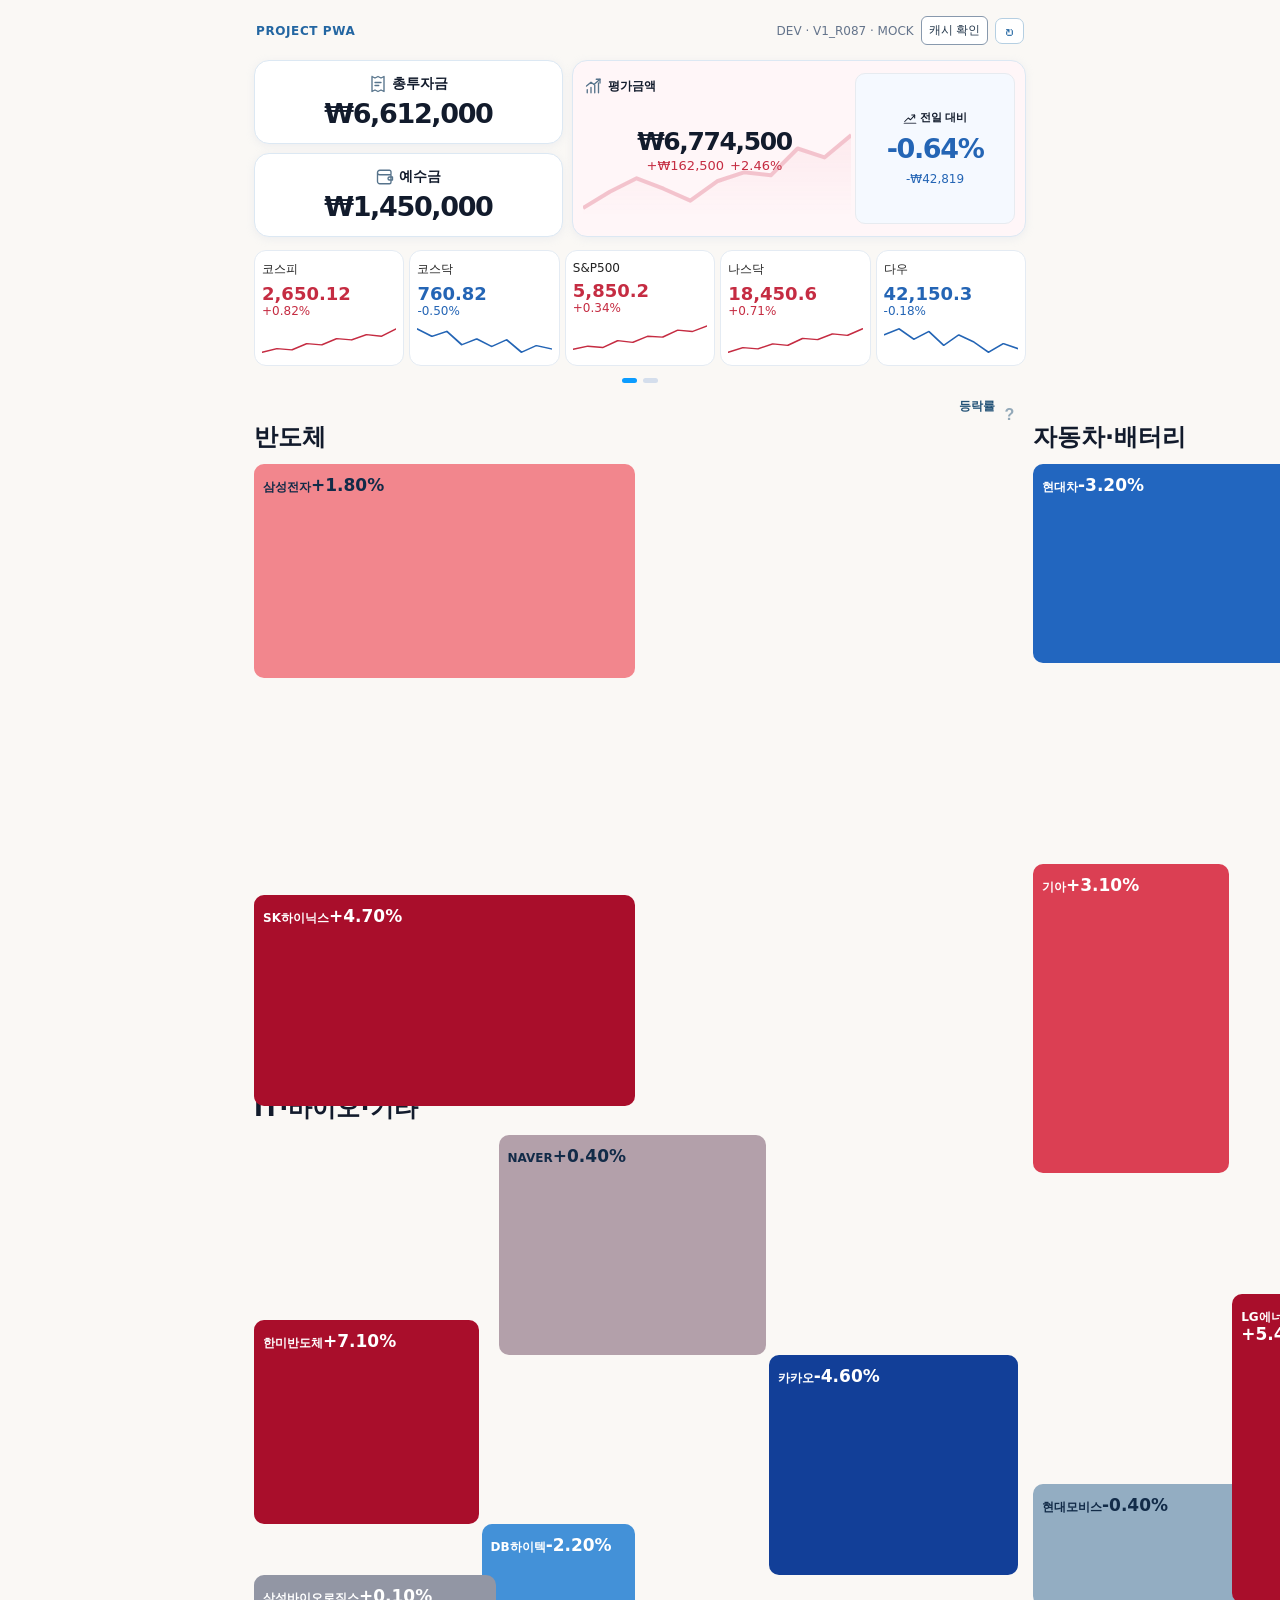
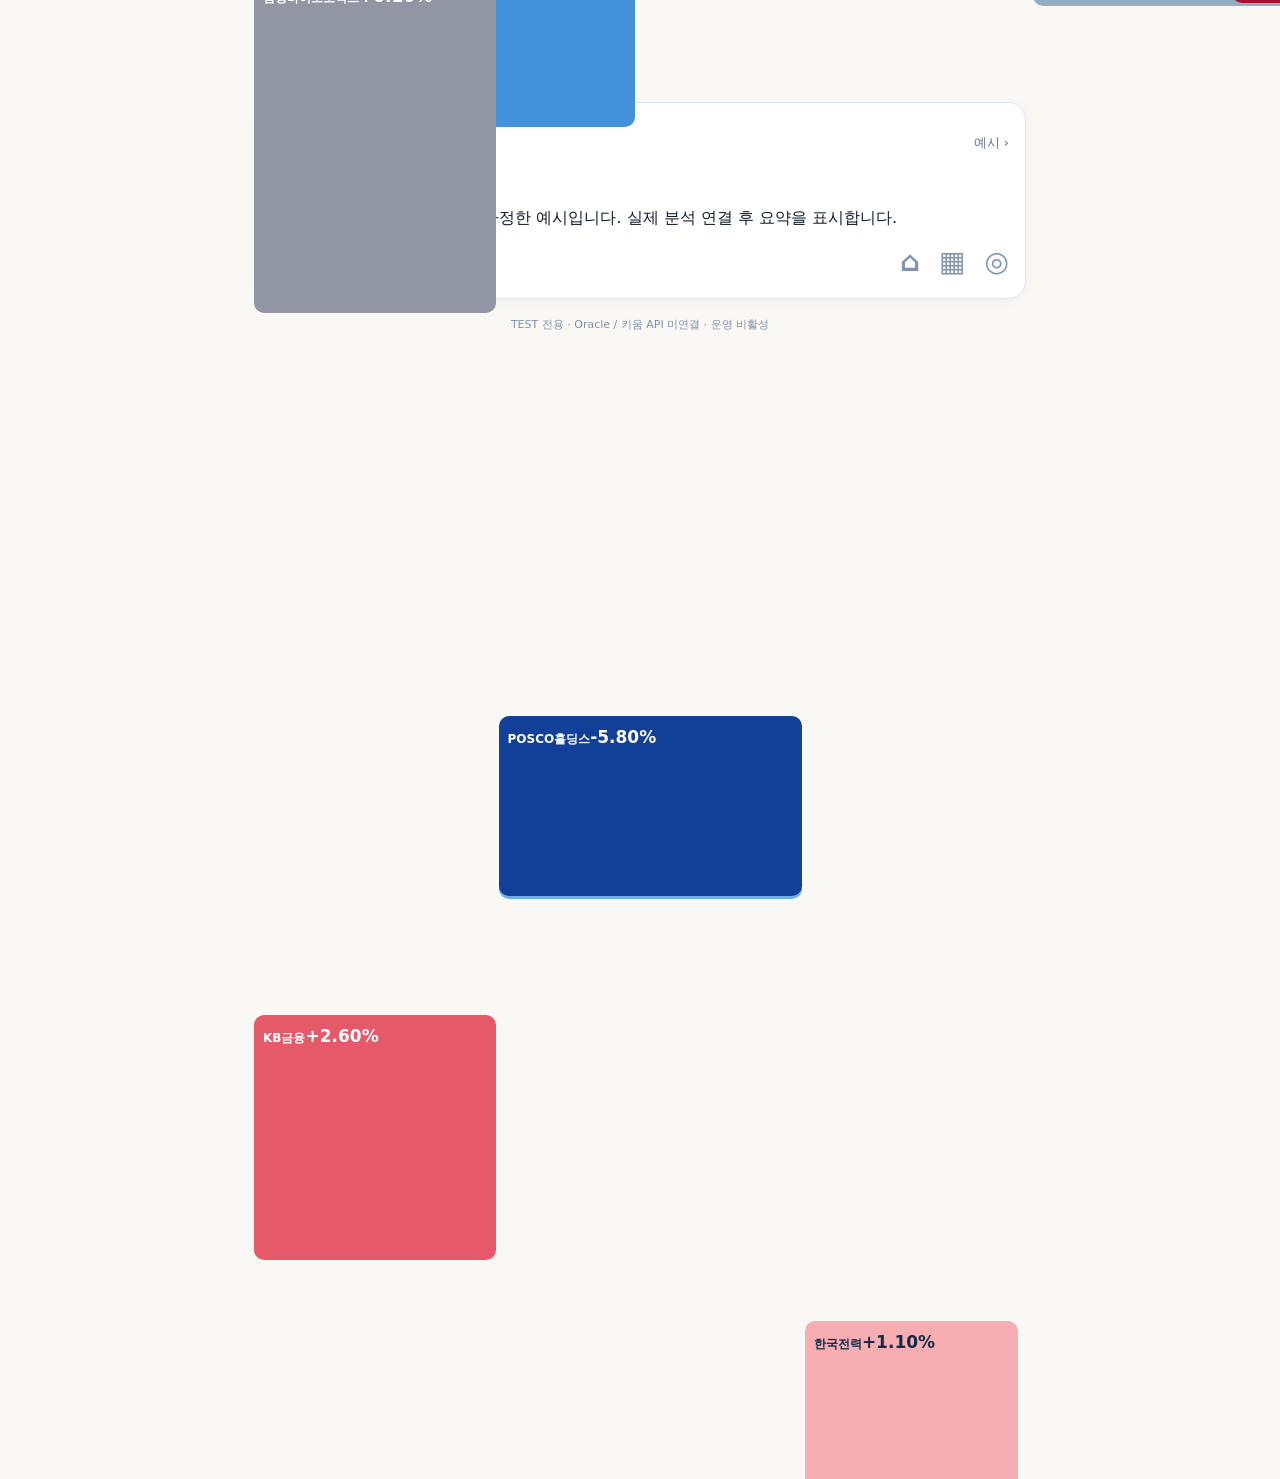
==== commit 0e22060b: "DEV G01: add read-only cache diagnostics button without altering heatmap or mock data" ====
--- a/heatmap-dev/index.html
+++ b/heatmap-dev/index.html
@@ -1,9 +1,9 @@
 <!doctype html><html lang="ko"><head><meta charset="utf-8"><meta name="viewport" content="width=device-width, initial-scale=1, viewport-fit=cover"><meta name="theme-color" content="#edf5ff"><meta name="description" content="PROJECT PWA 참고 이미지 기반 모의 히트맵"><link rel="icon" href="./icon.svg" type="image/svg+xml"><link rel="manifest" href="./manifest.webmanifest?v=8"><link rel="stylesheet" href="./style.css?v=87"><title>PROJECT PWA · 히트맵 TEST</title></head><body>
 <div class="app">
-<header class="topline"><strong>PROJECT PWA</strong><div class="dev-tools"><span>DEV · V1_R087 · MOCK</span><button id="dev-refresh" class="dev-refresh" type="button" aria-label="개발 화면 새로고침" title="새로고침">↻</button></div></header>
+<header class="topline"><strong>PROJECT PWA</strong><div class="dev-tools"><span>DEV · V1_R087 · MOCK</span><button id="dev-cache-check" type="button" aria-label="캐시 상태 확인" title="캐시 상태 확인" style="font-size:12px;padding:5px 7px;border:1px solid #8899ad;border-radius:6px;background:#fff;color:#26394d">캐시 확인</button><button id="dev-refresh" class="dev-refresh" type="button" aria-label="개발 화면 새로고침" title="새로고침">↻</button></div></header>
 <main>
 <section class="asset-grid" aria-label="자산 현황"><div class="asset-left"><article class="asset-card"><div class="asset-label"><svg class="asset-icon" viewBox="0 0 24 24" fill="none" stroke="currentColor" stroke-width="1.8" stroke-linecap="round" stroke-linejoin="round" aria-hidden="true"><path d="M4 2v20l4-2 4 2 4-2 4 2V2l-4 2-4-2-4 2-4-2"/><path d="M8 10h8M8 14h5"/></svg> 총투자금</div><strong id="invested">—</strong></article><article class="asset-card"><div class="asset-label"><svg class="asset-icon" viewBox="0 0 24 24" fill="none" stroke="currentColor" stroke-width="1.8" stroke-linecap="round" stroke-linejoin="round" aria-hidden="true"><path d="M20 8V5a2 2 0 0 0-2-2H5a3 3 0 0 0 0 6h15v10a2 2 0 0 1-2 2H5a3 3 0 0 1-3-3V6"/><path d="M18 12h4v4h-4a2 2 0 0 1 0-4z"/></svg> 예수금</div><strong id="cash">—</strong></article></div><article class="asset-card valuation"><div class="valuation-main"><div class="asset-label"><svg class="asset-icon" viewBox="0 0 24 24" fill="none" stroke="currentColor" stroke-width="1.8" stroke-linecap="round" stroke-linejoin="round" aria-hidden="true"><path d="M3 17v4M8 14v7M13 11v10M18 8v13"/><path d="m2 12 6-5 4 3 8-7"/><path d="M15 3h5v5"/></svg> 평가금액</div><strong id="valuation">—</strong><div class="profit-line"><span id="profit">—</span> <span id="return">—</span></div><svg class="valuation-chart" viewBox="0 0 180 64" aria-hidden="true"><defs><linearGradient id="pink" x1="0" y1="0" x2="0" y2="1"><stop stop-color="#ff466b" stop-opacity=".28"/><stop offset="1" stop-color="#ff466b" stop-opacity="0"/></linearGradient></defs><path d="M0 57 L18 46 L36 37 L54 44 L72 52 L90 39 L108 33 L126 35 L144 17 L162 23 L180 8 L180 64 L0 64 Z" fill="url(#pink)"/><polyline points="0,57 18,46 36,37 54,44 72,52 90,39 108,33 126,35 144,17 162,23 180,8" fill="none" stroke="#f32751" stroke-width="2.7" stroke-linejoin="round"/></svg></div><div class="day-card"><span class="day-label"><svg class="asset-icon" viewBox="0 0 24 24" fill="none" stroke="currentColor" stroke-width="1.8" stroke-linecap="round" stroke-linejoin="round" aria-hidden="true"><path d="M2 21h20" opacity=".8"/><path d="m3 18 6-6 4 3 7-8"/><path d="M15 7h5v5"/></svg> 전일 대비</span><strong id="dayrate">—</strong><small id="dayprofit">—</small></div></article></section>
 <section class="market" aria-label="시장 지수"><div id="indices" class="index-row"></div><div id="index-pagination" class="pagination" role="group" aria-label="시장지수 가로 스크롤 위치"></div></section>
 <section class="heatmap-section"><button id="legend-help" class="legend-help" type="button" aria-label="등락률 색상 범례 보기" aria-controls="legend-popup" aria-expanded="false">?</button><div id="legend-popup" class="legend-popup" role="dialog" aria-label="등락률 색상 안내" hidden><div class="legend-popup-head"><strong>등락률 색상 안내</strong><button id="legend-close" type="button" aria-label="색상 안내 닫기">×</button></div><div class="legend scale-legend" aria-label="9단계 등락률 색상표"><span class="scale-item" style="background:#123F98;color:#FFFFFF">≤-4.5%</span><span class="scale-item" style="background:#246CC5;color:#FFFFFF">-3%</span><span class="scale-item" style="background:#4B9ADD;color:#FFFFFF">-2%</span><span class="scale-item" style="background:#A4D3F2;color:#19344A">-1%</span><span class="scale-item" style="background:#8793A2;color:#FFFFFF">0%</span><span class="scale-item" style="background:#F6B4B7;color:#3B2226">+1%</span><span class="scale-item" style="background:#F17A83;color:#3B2226">+2%</span><span class="scale-item" style="background:#DF4356;color:#FFFFFF">+3%</span><span class="scale-item" style="background:#A90E2B;color:#FFFFFF">≥+4.5%</span></div><p>상승 빨강 · 하락 파랑 · 보합 회색<br>기준색 사이 연속 변화 · ±4.5%부터 최대 농도</p></div><button id="heatmap-mode" type="button" aria-label="등락률 표시 중. 누르면 수익률로 전환">등락률</button><div id="sector-grid" class="sector-grid"></div></section>
 <section class="briefing" id="briefing-panel" aria-live="polite"><div id="briefing-default"><div class="briefing-title"><span class="briefing-icon">▤</span><h2>시장 브리핑</h2><span class="briefing-example">예시 ›</span></div><p class="time">◷ 분석 기준: 모의 데이터 · 실시간 아님</p><p>코스피와 코스닥 시장 흐름을 가정한 예시입니다. 실제 분석 연결 후 요약을 표시합니다.</p><div class="briefing-bottom"><span>자세히 보기 ›</span><nav aria-label="하단 메뉴"><span aria-label="홈">⌂</span><span aria-label="전체 메뉴">▦</span><span aria-label="설정">◎</span></nav></div></div><div id="stock-detail" class="stock-detail" hidden></div></section>
-</main><footer>TEST 전용 · Oracle / 키움 API 미연결 · 운영 비활성</footer></div><script src="./app.js?v=87" defer></script><script>if("serviceWorker" in navigator){window.addEventListener("load",()=>navigator.serviceWorker.register("./sw.js",{updateViaCache:"none"}).catch(e=>console.warn("DEV SW:",e)));}document.addEventListener("visibilitychange",()=>{if(!document.hidden&&navigator.serviceWorker?.controller)navigator.serviceWorker.getRegistration("./").then(r=>r?.update()).catch(()=>{});});</script><script>document.getElementById("dev-refresh").addEventListener("click",async function(){this.disabled=true;this.textContent="…";try{const reg=await navigator.serviceWorker?.getRegistration("./");if(reg)await Promise.race([reg.update(),new Promise(resolve=>setTimeout(resolve,1600))]);}catch(e){console.warn("SW update skipped",e)}const url=new URL(window.location.href);url.searchParams.set("v","61");url.searchParams.set("refresh",String(Date.now()));window.location.replace(url.toString());});</script><script>(function(){const help=document.getElementById("legend-help"),popup=document.getElementById("legend-popup"),close=document.getElementById("legend-close");function setOpen(open){popup.hidden=!open;help.setAttribute("aria-expanded",String(open));if(open)close.focus();else help.focus();}help.addEventListener("click",()=>setOpen(popup.hidden));close.addEventListener("click",()=>setOpen(false));document.addEventListener("pointerdown",e=>{if(!popup.hidden&&!popup.contains(e.target)&&!help.contains(e.target)){popup.hidden=true;help.setAttribute("aria-expanded","false");}});document.addEventListener("keydown",e=>{if(e.key==="Escape"&&!popup.hidden)setOpen(false);});})();</script></body></html>+</main><footer>TEST 전용 · Oracle / 키움 API 미연결 · 운영 비활성</footer></div><script src="./app.js?v=87" defer></script><script>if("serviceWorker" in navigator){window.addEventListener("load",()=>navigator.serviceWorker.register("./sw.js",{updateViaCache:"none"}).catch(e=>console.warn("DEV SW:",e)));}document.addEventListener("visibilitychange",()=>{if(!document.hidden&&navigator.serviceWorker?.controller)navigator.serviceWorker.getRegistration("./").then(r=>r?.update()).catch(()=>{});});</script><script>document.getElementById("dev-refresh").addEventListener("click",async function(){this.disabled=true;this.textContent="…";try{const reg=await navigator.serviceWorker?.getRegistration("./");if(reg)await Promise.race([reg.update(),new Promise(resolve=>setTimeout(resolve,1600))]);}catch(e){console.warn("SW update skipped",e)}const url=new URL(window.location.href);url.searchParams.set("v","61");url.searchParams.set("refresh",String(Date.now()));window.location.replace(url.toString());});</script><script>document.getElementById("dev-cache-check").addEventListener("click",async()=>{const btn=document.getElementById("dev-cache-check");btn.disabled=true;try{const reg=await navigator.serviceWorker?.getRegistration("./");const ctl=navigator.serviceWorker?.controller;const keys=typeof caches!=="undefined"?await caches.keys():[];const expected="project-pwa-dev-offline-v1-r002";const active=reg?.active;const status=["캐시 진단 (DEV)","기대 캐시: "+expected,"r002 캐시 존재: "+(keys.includes(expected)?"예":"아니오"),"프로젝트 캐시: "+(keys.filter(k=>k.startsWith("project-pwa-dev-")).join(", ")||"없음"),"활성 SW: "+(active?.scriptURL||"없음"),"현재 화면 제어 SW: "+(ctl?.scriptURL||"없음"),"상태: "+(active?.state||"미확인"),"주의: 캐시 존재만으로 실행 버전 활성화가 증명되지는 않습니다."].join("\n");alert(status);}catch(e){alert("캐시 확인 실패: "+String(e?.message||e));}finally{btn.disabled=false;}});</script><script>(function(){const help=document.getElementById("legend-help"),popup=document.getElementById("legend-popup"),close=document.getElementById("legend-close");function setOpen(open){popup.hidden=!open;help.setAttribute("aria-expanded",String(open));if(open)close.focus();else help.focus();}help.addEventListener("click",()=>setOpen(popup.hidden));close.addEventListener("click",()=>setOpen(false));document.addEventListener("pointerdown",e=>{if(!popup.hidden&&!popup.contains(e.target)&&!help.contains(e.target)){popup.hidden=true;help.setAttribute("aria-expanded","false");}});document.addEventListener("keydown",e=>{if(e.key==="Escape"&&!popup.hidden)setOpen(false);});})();</script></body></html>
